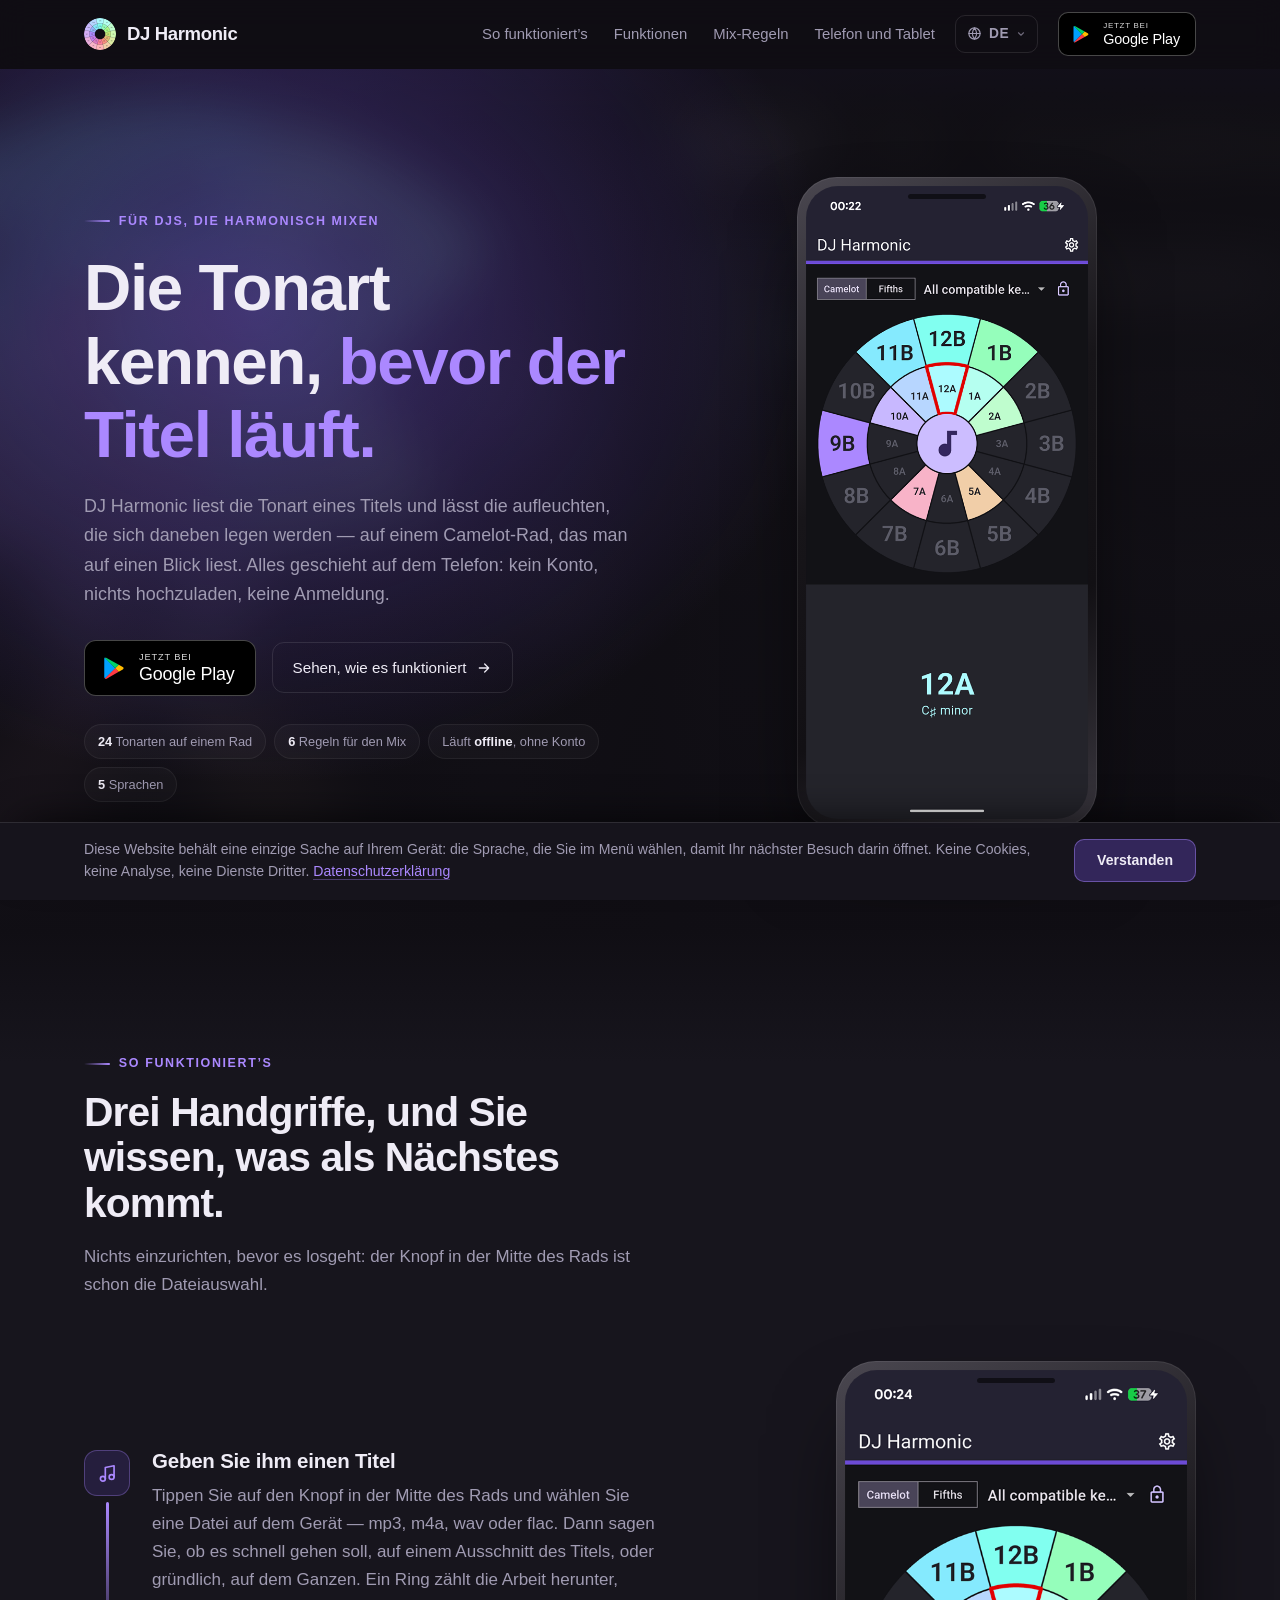
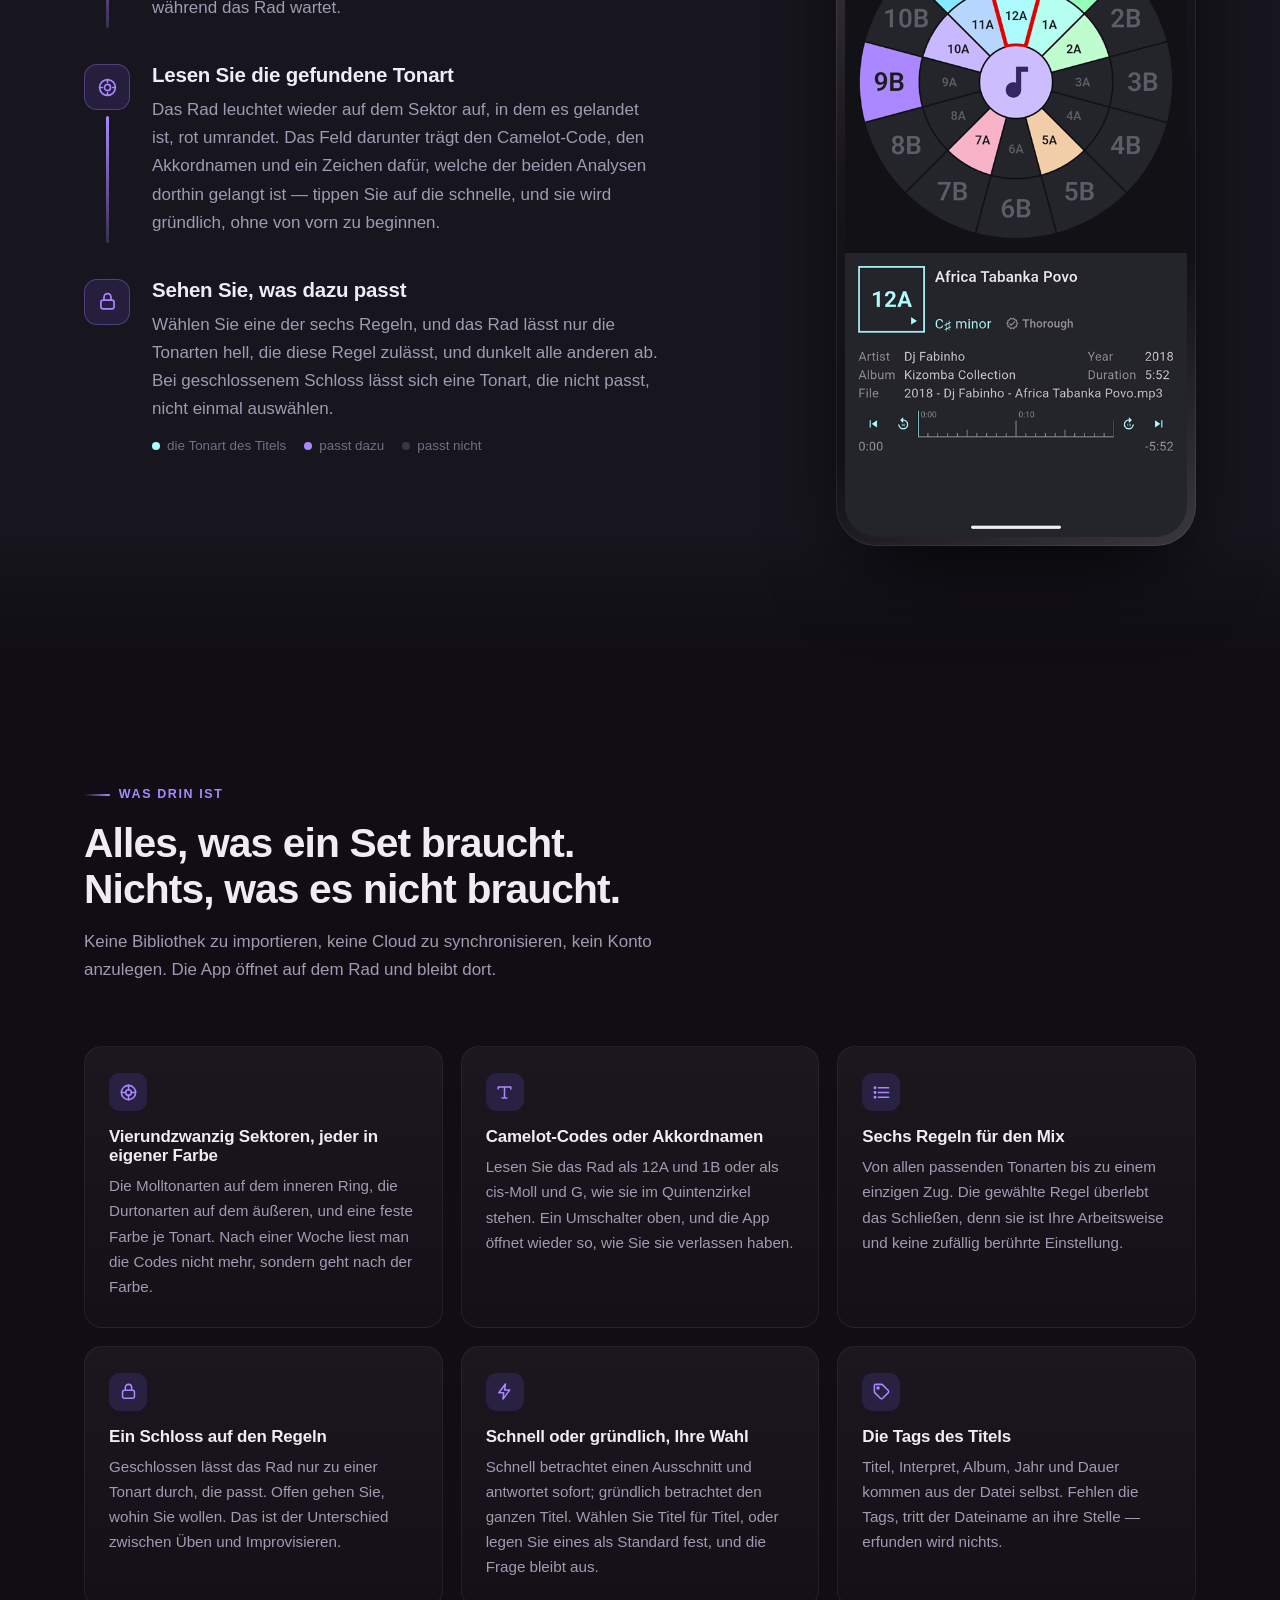
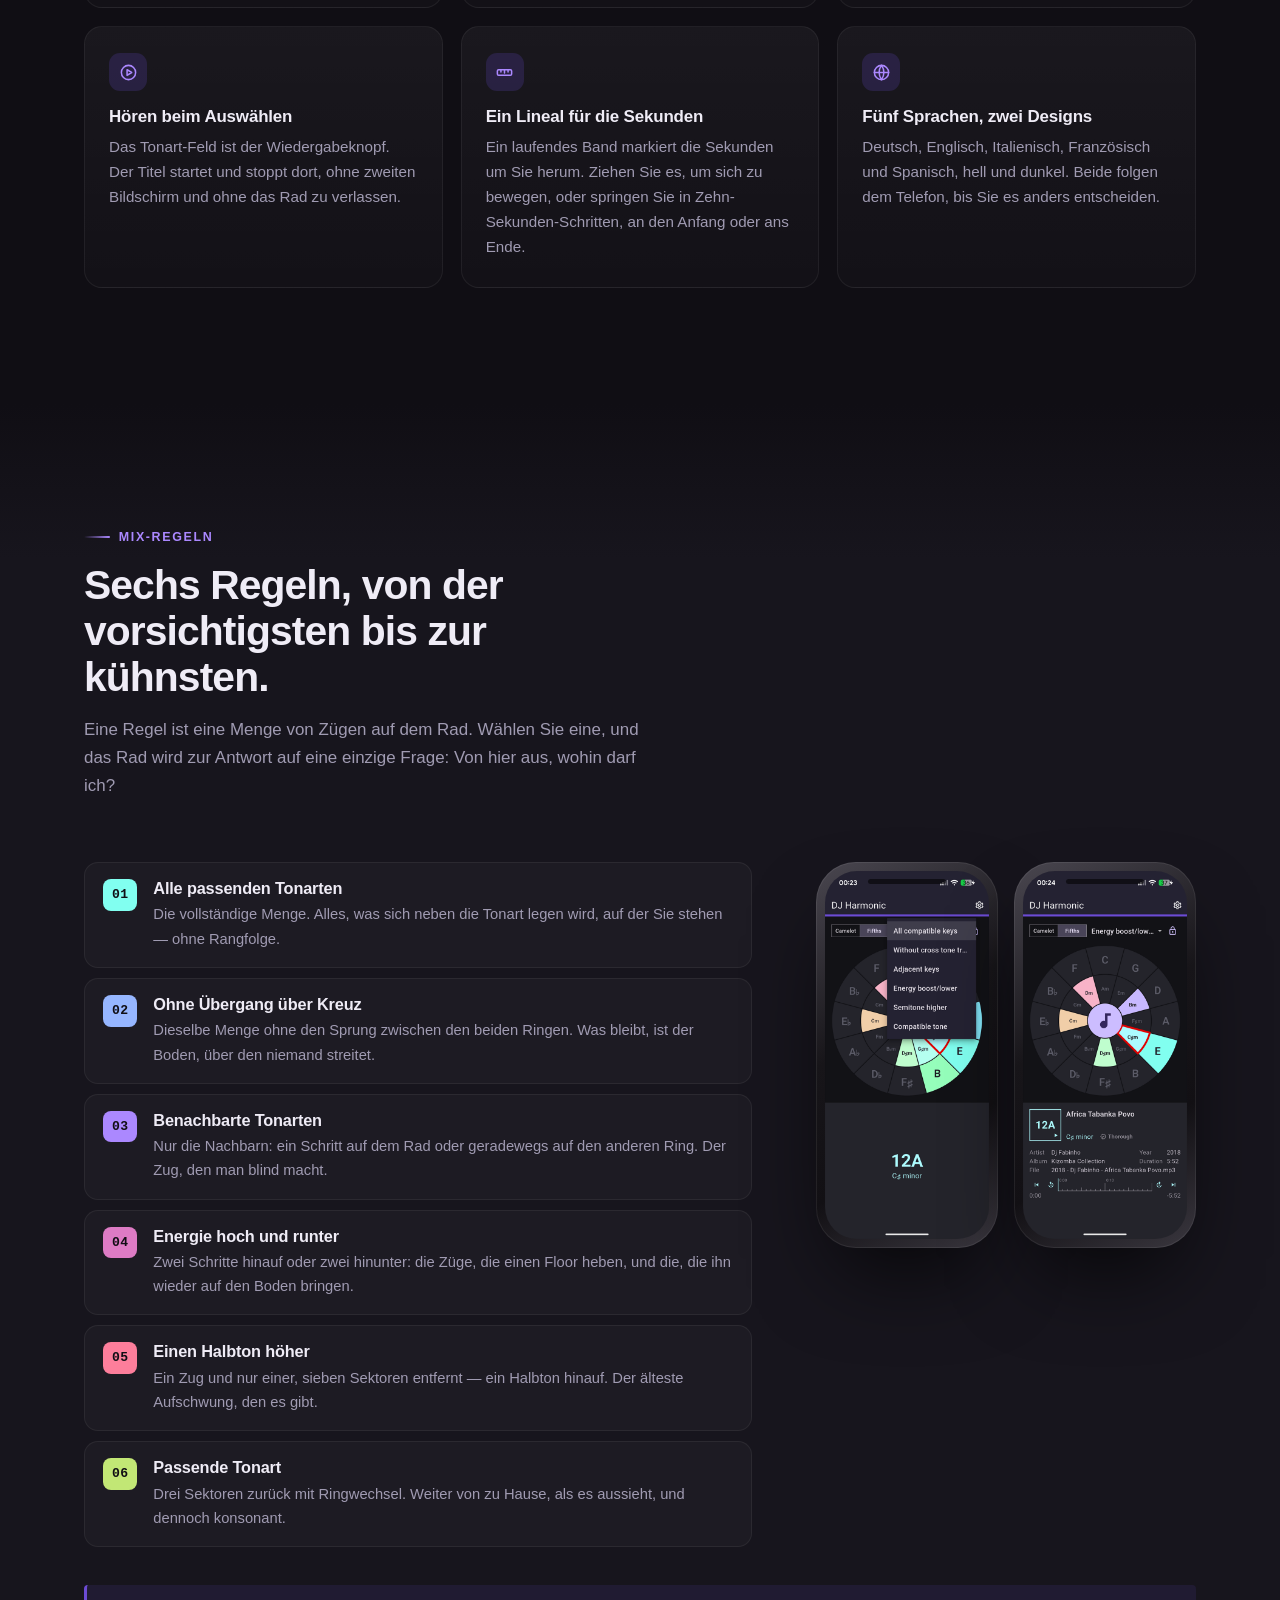
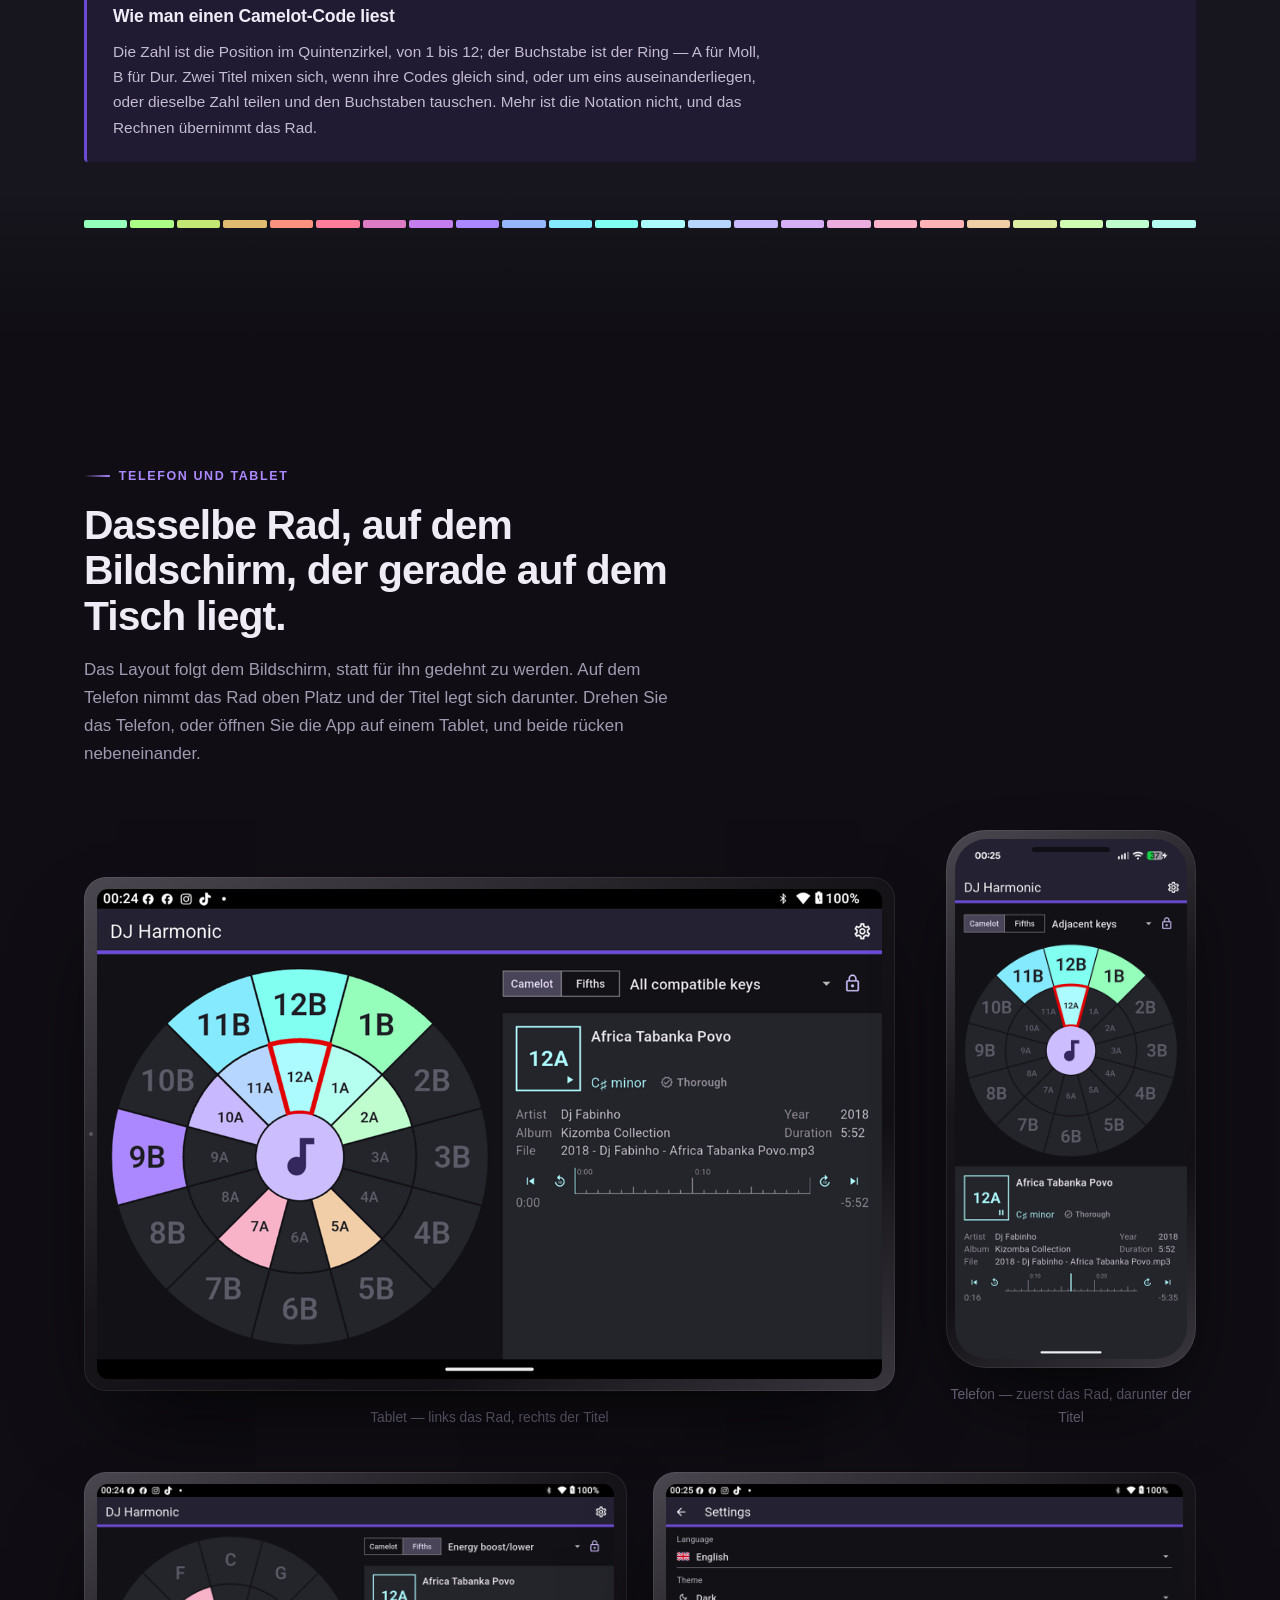
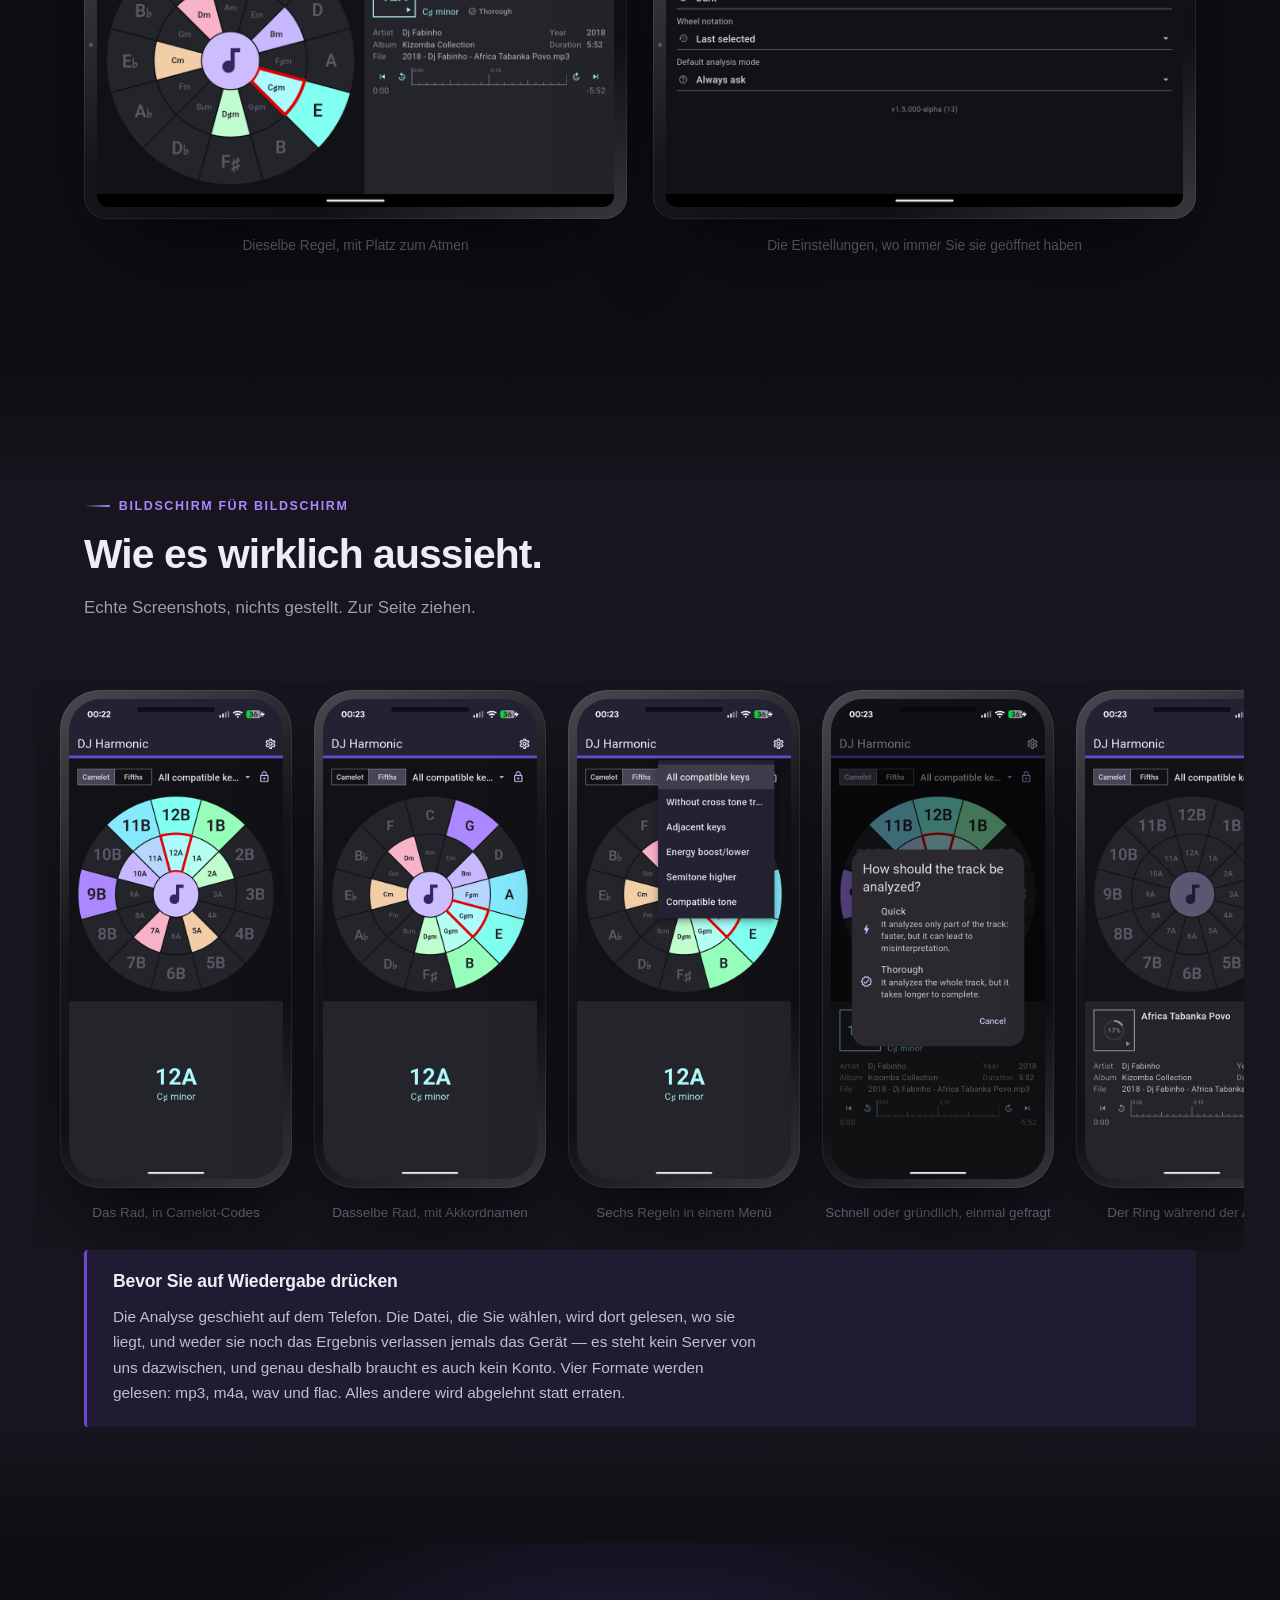
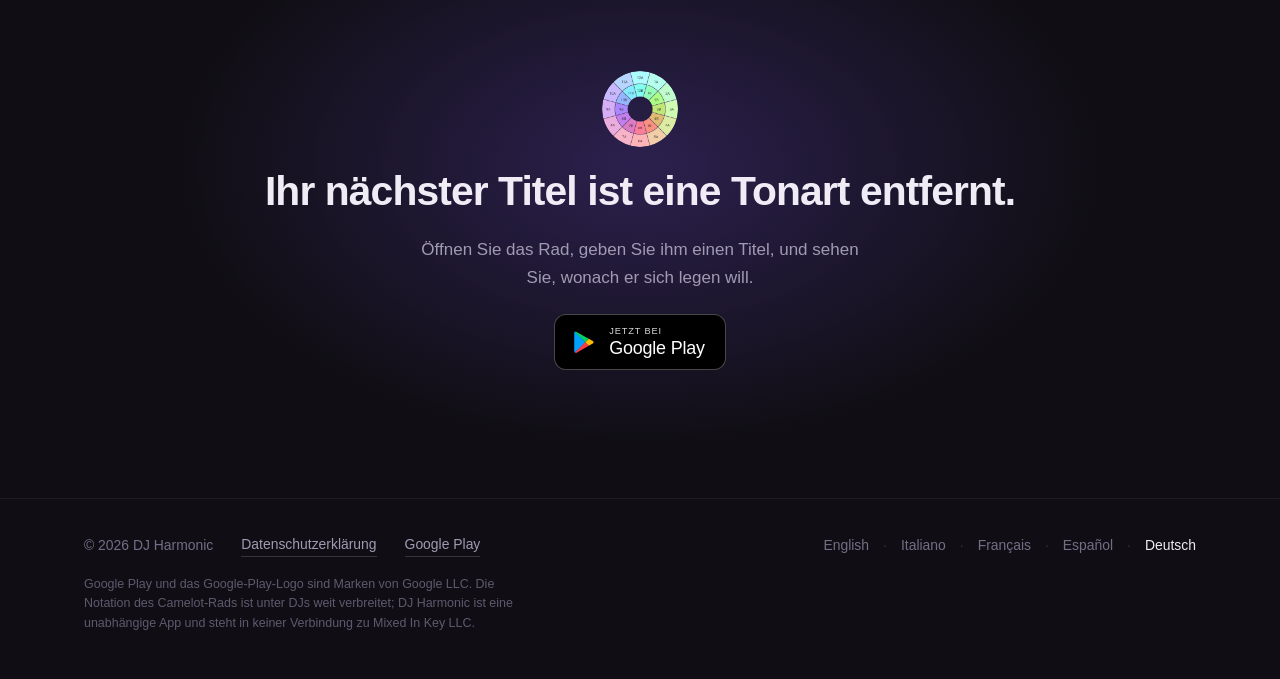
==== de.html @ 7ca4a6a0 "review del sito" ====
<!DOCTYPE html>
<html lang="de">
<head>
<meta charset="utf-8">
<meta name="viewport" content="width=device-width, initial-scale=1">
<title>DJ Harmonic — das Camelot-Rad zum harmonischen Mixen</title>
<meta name="description" content="DJ Harmonic liest die Tonart eines Titels und lässt die aufleuchten, die dazu passen — auf einem Camelot-Rad, das man auf einen Blick liest. Sechs Mix-Regeln, schnelle oder gründliche Analyse, Telefon und Tablet. Alles auf Ihrem Gerät.">
<link rel="icon" href="assets/icon.png" type="image/png">
<link rel="apple-touch-icon" href="assets/icon.png">

<meta property="og:type" content="website">
<meta property="og:title" content="DJ Harmonic — das Camelot-Rad zum harmonischen Mixen">
<meta property="og:description" content="Die Tonart eines Titels erfahren und sehen, was dazu passt. Sechs Regeln, zwei Notationen, schnelle oder gründliche Analyse. Alles auf Ihrem Gerät.">
<meta property="og:image" content="assets/icon.png">
<meta name="theme-color" content="#100E14">

<link rel="alternate" hreflang="en" href="index.html">
<link rel="alternate" hreflang="it" href="it.html">
<link rel="alternate" hreflang="fr" href="fr.html">
<link rel="alternate" hreflang="es" href="es.html">
<link rel="alternate" hreflang="de" href="de.html">
<link rel="alternate" hreflang="x-default" href="index.html">

<link rel="stylesheet" href="assets/site.css?v=3">
</head>
<body id="top">

<!-- ══════════════════════════ barra in cima ══════════════════════════ -->
<header class="topbar" id="topbar">
  <div class="wrap">
    <a class="brand" href="#top"><img src="assets/icon.png" alt="" width="32" height="32"> DJ Harmonic</a>
    <nav class="navlinks">
      <a href="#how">So funktioniert’s</a>
      <a href="#features">Funktionen</a>
      <a href="#mixing">Mix-Regeln</a>
      <a href="#devices">Telefon und Tablet</a>
    </nav>

    <details class="lang">
      <summary title="Language">
        <svg viewBox="0 0 24 24" fill="none" stroke="currentColor" stroke-width="1.9" stroke-linecap="round" stroke-linejoin="round" class="globe" aria-hidden="true"><circle cx="12" cy="12" r="9"/><path d="M3 12h18M12 3a15 15 0 0 1 0 18 15 15 0 0 1 0-18z"/></svg>
        DE
        <svg class="chev" viewBox="0 0 24 24" fill="none" stroke="currentColor" stroke-width="2.6" stroke-linecap="round" stroke-linejoin="round" aria-hidden="true"><path d="M6 9l6 6 6-6"/></svg>
      </summary>
      <div class="lang__menu">
        <a href="index.html?lang=en" hreflang="en">English <span>en</span></a>
        <a href="it.html?lang=it" hreflang="it">Italiano <span>it</span></a>
        <a href="fr.html?lang=fr" hreflang="fr">Français <span>fr</span></a>
        <a href="es.html?lang=es" hreflang="es">Español <span>es</span></a>
        <a href="de.html?lang=de" hreflang="de" aria-current="page">Deutsch <span>de</span></a>
      </div>
    </details>

    <a class="play play--sm" href="https://play.google.com/store/apps/details?id=com.Elite.Harmonic" target="_blank" rel="noopener">
        <svg viewBox="0 0 24 24" aria-hidden="true"><path d="M3.6 2.3A1.6 1.6 0 0 0 3 3.6v16.8c0 .53.2 1 .6 1.3l.1.08 9.4-9.4v-.22L3.6 2.3z" fill="#00A0FF"/><path d="M16.3 15.5l-3.2-3.1v-.23l3.2-3.15.08.05 3.72 2.12c1.06.6 1.06 1.6 0 2.2l-3.72 2.11-.08z" fill="#FFBC00"/><path d="M16.38 15.45L13.1 12.28l-9.5 9.5c.35.37.93.42 1.58.05l11.2-6.38" fill="#FF3A44"/><path d="M16.38 9.1L5.18 2.73c-.65-.37-1.23-.32-1.58.05l9.5 9.5 3.28-3.18z" fill="#00D26A"/></svg>
        <span class="txt"><small>Jetzt bei</small><strong>Google Play</strong></span>
      </a>
  </div>
</header>

<!-- ══════════════════════════ apertura ══════════════════════════ -->
<section class="hero">
  <div class="hero__bg"><img src="assets/tablet-wheel.png" alt="" aria-hidden="true"></div>
  <div class="wrap">
    <div>
      <span class="eyebrow">für DJs, die harmonisch mixen</span>
      <h1>Die Tonart kennen, <em>bevor der Titel läuft.</em></h1>
      <p class="lead">DJ Harmonic liest die Tonart eines Titels und lässt die aufleuchten, die sich daneben legen werden — auf einem Camelot-Rad, das man auf einen Blick liest. Alles geschieht auf dem Telefon: kein Konto, nichts hochzuladen, keine Anmeldung.</p>

      <div class="cta">
        <a class="play" href="https://play.google.com/store/apps/details?id=com.Elite.Harmonic" target="_blank" rel="noopener">
        <svg viewBox="0 0 24 24" aria-hidden="true"><path d="M3.6 2.3A1.6 1.6 0 0 0 3 3.6v16.8c0 .53.2 1 .6 1.3l.1.08 9.4-9.4v-.22L3.6 2.3z" fill="#00A0FF"/><path d="M16.3 15.5l-3.2-3.1v-.23l3.2-3.15.08.05 3.72 2.12c1.06.6 1.06 1.6 0 2.2l-3.72 2.11-.08z" fill="#FFBC00"/><path d="M16.38 15.45L13.1 12.28l-9.5 9.5c.35.37.93.42 1.58.05l11.2-6.38" fill="#FF3A44"/><path d="M16.38 9.1L5.18 2.73c-.65-.37-1.23-.32-1.58.05l9.5 9.5 3.28-3.18z" fill="#00D26A"/></svg>
        <span class="txt"><small>Jetzt bei</small><strong>Google Play</strong></span>
      </a>
        <a class="ghost" href="#how">
          Sehen, wie es funktioniert
          <svg viewBox="0 0 24 24" fill="none" stroke="currentColor" stroke-width="1.9" stroke-linecap="round" stroke-linejoin="round" width="16" height="16" aria-hidden="true"><path d="M5 12h14M13 6l6 6-6 6"/></svg>
        </a>
      </div>

      <div class="chips">
        <span class="chip"><b>24</b> Tonarten auf einem Rad</span>
        <span class="chip"><b>6</b> Regeln für den Mix</span>
        <span class="chip">Läuft <b>offline</b>, ohne Konto</span>
        <span class="chip"><b>5</b> Sprachen</span>
      </div>
    </div>

    <div class="hero__device">
      <div class="phone">
          <img src="assets/phone-wheel.png" width="540" height="1212" alt="DJ Harmonic auf einem Telefon: das Camelot-Rad mit gewähltem 12A, die passenden Sektoren hell und die übrigen grau.">
        </div>
    </div>
  </div>
</section>

<!-- ══════════════════════════ come funziona ══════════════════════════ -->
<section class="band band--alt" id="how">
  <div class="wrap">
    <div class="sechead reveal">
      <span class="eyebrow">so funktioniert’s</span>
      <h2>Drei Handgriffe, und Sie wissen, was als Nächstes kommt.</h2>
      <p>Nichts einzurichten, bevor es losgeht: der Knopf in der Mitte des Rads ist schon die Dateiauswahl.</p>
    </div>

    <div class="stepsgrid">
      <div class="reveal">

        <div class="step">
          <div class="step__rail">
            <div class="step__pin"><svg viewBox="0 0 24 24" fill="none" stroke="currentColor" stroke-width="1.9" stroke-linecap="round" stroke-linejoin="round" aria-hidden="true"><path d="M9.5 18V5.2l10-2V16"/><circle cx="6.7" cy="18" r="2.8"/><circle cx="16.7" cy="16" r="2.8"/></svg></div>
            <div class="step__line"></div>
          </div>
          <div class="step__body">
            <h3>Geben Sie ihm einen Titel</h3>
            <p>Tippen Sie auf den Knopf in der Mitte des Rads und wählen Sie eine Datei auf dem Gerät — mp3, m4a, wav oder flac. Dann sagen Sie, ob es schnell gehen soll, auf einem Ausschnitt des Titels, oder gründlich, auf dem Ganzen. Ein Ring zählt die Arbeit herunter, während das Rad wartet.</p>
          </div>
        </div>

        <div class="step">
          <div class="step__rail">
            <div class="step__pin"><svg viewBox="0 0 24 24" fill="none" stroke="currentColor" stroke-width="1.9" stroke-linecap="round" stroke-linejoin="round" aria-hidden="true"><circle cx="12" cy="12" r="9"/><circle cx="12" cy="12" r="3.5"/><path d="M12 3v3M12 18v3M3 12h3M18 12h3"/></svg></div>
            <div class="step__line"></div>
          </div>
          <div class="step__body">
            <h3>Lesen Sie die gefundene Tonart</h3>
            <p>Das Rad leuchtet wieder auf dem Sektor auf, in dem es gelandet ist, rot umrandet. Das Feld darunter trägt den Camelot-Code, den Akkordnamen und ein Zeichen dafür, welche der beiden Analysen dorthin gelangt ist — tippen Sie auf die schnelle, und sie wird gründlich, ohne von vorn zu beginnen.</p>
          </div>
        </div>

        <div class="step">
          <div class="step__rail">
            <div class="step__pin"><svg viewBox="0 0 24 24" fill="none" stroke="currentColor" stroke-width="1.9" stroke-linecap="round" stroke-linejoin="round" aria-hidden="true"><rect x="4.5" y="10.5" width="15" height="10" rx="2.5"/><path d="M8 10.5V7a4 4 0 0 1 8 0v3.5"/></svg></div>
            <div class="step__line"></div>
          </div>
          <div class="step__body">
            <h3>Sehen Sie, was dazu passt</h3>
            <p>Wählen Sie eine der sechs Regeln, und das Rad lässt nur die Tonarten hell, die diese Regel zulässt, und dunkelt alle anderen ab. Bei geschlossenem Schloss lässt sich eine Tonart, die nicht passt, nicht einmal auswählen.</p>
            <div class="step__meta"><span><i class="dot" style="background:#ACFBFF"></i> die Tonart des Titels</span><span><i class="dot" style="background:#AB88FF"></i> passt dazu</span><span><i class="dot" style="background:#3A3742"></i> passt nicht</span></div>
          </div>
        </div>

      </div>

      <div class="reveal">
        <div class="phone">
          <img loading="lazy" src="assets/phone-track.png" width="540" height="1212" alt="Das Titelfeld: Camelot-Code, Akkordname, das Zeichen der gründlichen Analyse, die Tags und das Wiedergabelineal.">
        </div>
      </div>
    </div>
  </div>
</section>

<!-- ══════════════════════════ cosa c'e' dentro ══════════════════════════ -->
<section class="band" id="features">
  <div class="wrap">
    <div class="sechead reveal">
      <span class="eyebrow">was drin ist</span>
      <h2>Alles, was ein Set braucht. Nichts, was es nicht braucht.</h2>
      <p>Keine Bibliothek zu importieren, keine Cloud zu synchronisieren, kein Konto anzulegen. Die App öffnet auf dem Rad und bleibt dort.</p>
    </div>

    <div class="grid3">

      <div class="card reveal">
        <div class="card__ico"><svg viewBox="0 0 24 24" fill="none" stroke="currentColor" stroke-width="1.9" stroke-linecap="round" stroke-linejoin="round" aria-hidden="true"><circle cx="12" cy="12" r="9"/><circle cx="12" cy="12" r="3.6"/><path d="M12 3v5.4M12 15.6V21M3 12h5.4M15.6 12H21"/></svg></div>
        <h3>Vierundzwanzig Sektoren, jeder in eigener Farbe</h3>
        <p>Die Molltonarten auf dem inneren Ring, die Durtonarten auf dem äußeren, und eine feste Farbe je Tonart. Nach einer Woche liest man die Codes nicht mehr, sondern geht nach der Farbe.</p>
      </div>

      <div class="card reveal">
        <div class="card__ico"><svg viewBox="0 0 24 24" fill="none" stroke="currentColor" stroke-width="1.9" stroke-linecap="round" stroke-linejoin="round" aria-hidden="true"><path d="M4 7.5V5h16v2.5M9 19h6M12 5v14"/></svg></div>
        <h3>Camelot-Codes oder Akkordnamen</h3>
        <p>Lesen Sie das Rad als 12A und 1B oder als cis-Moll und G, wie sie im Quintenzirkel stehen. Ein Umschalter oben, und die App öffnet wieder so, wie Sie sie verlassen haben.</p>
      </div>

      <div class="card reveal">
        <div class="card__ico"><svg viewBox="0 0 24 24" fill="none" stroke="currentColor" stroke-width="1.9" stroke-linecap="round" stroke-linejoin="round" aria-hidden="true"><path d="M8 6h13M8 12h13M8 18h13"/><circle cx="3.8" cy="6" r=".9"/><circle cx="3.8" cy="12" r=".9"/><circle cx="3.8" cy="18" r=".9"/></svg></div>
        <h3>Sechs Regeln für den Mix</h3>
        <p>Von allen passenden Tonarten bis zu einem einzigen Zug. Die gewählte Regel überlebt das Schließen, denn sie ist Ihre Arbeitsweise und keine zufällig berührte Einstellung.</p>
      </div>

      <div class="card reveal">
        <div class="card__ico"><svg viewBox="0 0 24 24" fill="none" stroke="currentColor" stroke-width="1.9" stroke-linecap="round" stroke-linejoin="round" aria-hidden="true"><rect x="4.5" y="10.5" width="15" height="10" rx="2.5"/><path d="M8 10.5V7a4 4 0 0 1 8 0v3.5"/></svg></div>
        <h3>Ein Schloss auf den Regeln</h3>
        <p>Geschlossen lässt das Rad nur zu einer Tonart durch, die passt. Offen gehen Sie, wohin Sie wollen. Das ist der Unterschied zwischen Üben und Improvisieren.</p>
      </div>

      <div class="card reveal">
        <div class="card__ico"><svg viewBox="0 0 24 24" fill="none" stroke="currentColor" stroke-width="1.9" stroke-linecap="round" stroke-linejoin="round" aria-hidden="true"><path d="M13.2 2.5 4.8 13.6H11l-.9 7.9 8.4-11.3H12z"/></svg></div>
        <h3>Schnell oder gründlich, Ihre Wahl</h3>
        <p>Schnell betrachtet einen Ausschnitt und antwortet sofort; gründlich betrachtet den ganzen Titel. Wählen Sie Titel für Titel, oder legen Sie eines als Standard fest, und die Frage bleibt aus.</p>
      </div>

      <div class="card reveal">
        <div class="card__ico"><svg viewBox="0 0 24 24" fill="none" stroke="currentColor" stroke-width="1.9" stroke-linecap="round" stroke-linejoin="round" aria-hidden="true"><path d="M20.6 13.4 13.4 20.6a2 2 0 0 1-2.8 0l-7.2-7.2A2 2 0 0 1 3 12V4.5A1.5 1.5 0 0 1 4.5 3H12a2 2 0 0 1 1.4.6l7.2 7.2a2 2 0 0 1 0 2.6z"/><circle cx="7.6" cy="7.6" r="1.3"/></svg></div>
        <h3>Die Tags des Titels</h3>
        <p>Titel, Interpret, Album, Jahr und Dauer kommen aus der Datei selbst. Fehlen die Tags, tritt der Dateiname an ihre Stelle — erfunden wird nichts.</p>
      </div>

      <div class="card reveal">
        <div class="card__ico"><svg viewBox="0 0 24 24" fill="none" stroke="currentColor" stroke-width="1.9" stroke-linecap="round" stroke-linejoin="round" aria-hidden="true"><circle cx="12" cy="12" r="9"/><path d="M10.2 8.4 16 12l-5.8 3.6z"/></svg></div>
        <h3>Hören beim Auswählen</h3>
        <p>Das Tonart-Feld ist der Wiedergabeknopf. Der Titel startet und stoppt dort, ohne zweiten Bildschirm und ohne das Rad zu verlassen.</p>
      </div>

      <div class="card reveal">
        <div class="card__ico"><svg viewBox="0 0 24 24" fill="none" stroke="currentColor" stroke-width="1.9" stroke-linecap="round" stroke-linejoin="round" aria-hidden="true"><rect x="3" y="8.5" width="18" height="7" rx="1.6"/><path d="M7.5 8.5v3M12 8.5v4M16.5 8.5v3"/></svg></div>
        <h3>Ein Lineal für die Sekunden</h3>
        <p>Ein laufendes Band markiert die Sekunden um Sie herum. Ziehen Sie es, um sich zu bewegen, oder springen Sie in Zehn-Sekunden-Schritten, an den Anfang oder ans Ende.</p>
      </div>

      <div class="card reveal">
        <div class="card__ico"><svg viewBox="0 0 24 24" fill="none" stroke="currentColor" stroke-width="1.9" stroke-linecap="round" stroke-linejoin="round" aria-hidden="true"><circle cx="12" cy="12" r="9"/><path d="M3 12h18M12 3a15 15 0 0 1 0 18 15 15 0 0 1 0-18z"/></svg></div>
        <h3>Fünf Sprachen, zwei Designs</h3>
        <p>Deutsch, Englisch, Italienisch, Französisch und Spanisch, hell und dunkel. Beide folgen dem Telefon, bis Sie es anders entscheiden.</p>
      </div>

    </div>
  </div>
</section>

<!-- ══════════════════════════ regole di mix ══════════════════════════ -->
<section class="band band--alt" id="mixing">
  <div class="wrap">
    <div class="sechead reveal">
      <span class="eyebrow">mix-regeln</span>
      <h2>Sechs Regeln, von der vorsichtigsten bis zur kühnsten.</h2>
      <p>Eine Regel ist eine Menge von Zügen auf dem Rad. Wählen Sie eine, und das Rad wird zur Antwort auf eine einzige Frage: Von hier aus, wohin darf ich?</p>
    </div>

    <div class="rulesgrid">
      <div class="rules">

        <div class="rule reveal">
          <span class="rule__key" style="background:#81FFF0">01</span>
          <div>
            <h3>Alle passenden Tonarten</h3>
            <p>Die vollständige Menge. Alles, was sich neben die Tonart legen wird, auf der Sie stehen — ohne Rangfolge.</p>
          </div>
        </div>

        <div class="rule reveal">
          <span class="rule__key" style="background:#96B6FF">02</span>
          <div>
            <h3>Ohne Übergang über Kreuz</h3>
            <p>Dieselbe Menge ohne den Sprung zwischen den beiden Ringen. Was bleibt, ist der Boden, über den niemand streitet.</p>
          </div>
        </div>

        <div class="rule reveal">
          <span class="rule__key" style="background:#AB88FF">03</span>
          <div>
            <h3>Benachbarte Tonarten</h3>
            <p>Nur die Nachbarn: ein Schritt auf dem Rad oder geradewegs auf den anderen Ring. Der Zug, den man blind macht.</p>
          </div>
        </div>

        <div class="rule reveal">
          <span class="rule__key" style="background:#DD7BC4">04</span>
          <div>
            <h3>Energie hoch und runter</h3>
            <p>Zwei Schritte hinauf oder zwei hinunter: die Züge, die einen Floor heben, und die, die ihn wieder auf den Boden bringen.</p>
          </div>
        </div>

        <div class="rule reveal">
          <span class="rule__key" style="background:#FD7E9B">05</span>
          <div>
            <h3>Einen Halbton höher</h3>
            <p>Ein Zug und nur einer, sieben Sektoren entfernt — ein Halbton hinauf. Der älteste Aufschwung, den es gibt.</p>
          </div>
        </div>

        <div class="rule reveal">
          <span class="rule__key" style="background:#C2E775">06</span>
          <div>
            <h3>Passende Tonart</h3>
            <p>Drei Sektoren zurück mit Ringwechsel. Weiter von zu Hause, als es aussieht, und dennoch konsonant.</p>
          </div>
        </div>

      </div>

      <div class="shots reveal">
        <div class="phone">
          <img loading="lazy" src="assets/phone-rules.png" width="540" height="1212" alt="Das Regelmenü mit seinen sechs Einträgen, von allen passenden Tonarten bis zur passenden Tonart.">
        </div>
        <div class="phone">
          <img loading="lazy" src="assets/phone-energy.png" width="540" height="1212" alt="Die Regel für Energie hoch und runter: nur die Tonarten, die sie zulässt, bleiben hell.">
        </div>
      </div>
    </div>

    <div class="note reveal" style="margin-top:38px">
      <h3>Wie man einen Camelot-Code liest</h3>
      <p>Die Zahl ist die Position im Quintenzirkel, von 1 bis 12; der Buchstabe ist der Ring — A für Moll, B für Dur. Zwei Titel mixen sich, wenn ihre Codes gleich sind, oder um eins auseinanderliegen, oder dieselbe Zahl teilen und den Buchstaben tauschen. Mehr ist die Notation nicht, und das Rechnen übernimmt das Rad.</p>
    </div>

    <div class="ribbon reveal" aria-hidden="true"><span style="background:#95FEBB"></span><span style="background:#ACFD85"></span><span style="background:#C2E775"></span><span style="background:#E1BB72"></span><span style="background:#FB9181"></span><span style="background:#FD7E9B"></span><span style="background:#DD7BC4"></span><span style="background:#C47EEE"></span><span style="background:#AB88FF"></span><span style="background:#96B6FF"></span><span style="background:#85EAFE"></span><span style="background:#81FFF0"></span><span style="background:#ACFBFF"></span><span style="background:#B7D6FF"></span><span style="background:#C8B8FF"></span><span style="background:#D6AEF5"></span><span style="background:#EBADDE"></span><span style="background:#F8B3C8"></span><span style="background:#FFB3B7"></span><span style="background:#F1CEA8"></span><span style="background:#DCECA3"></span><span style="background:#D0FBB3"></span><span style="background:#BFFDCE"></span><span style="background:#B5FFF0"></span></div>
  </div>
</section>

<!-- ══════════════════════════ telefono e tablet ══════════════════════════ -->
<section class="band" id="devices">
  <div class="wrap">
    <div class="sechead reveal">
      <span class="eyebrow">telefon und tablet</span>
      <h2>Dasselbe Rad, auf dem Bildschirm, der gerade auf dem Tisch liegt.</h2>
      <p>Das Layout folgt dem Bildschirm, statt für ihn gedehnt zu werden. Auf dem Telefon nimmt das Rad oben Platz und der Titel legt sich darunter. Drehen Sie das Telefon, oder öffnen Sie die App auf einem Tablet, und beide rücken nebeneinander.</p>
    </div>

    <div class="devices">
      <div class="reveal">
        <div class="tablet">
          <img loading="lazy" src="assets/tablet-wheel.png" width="1120" height="700" alt="DJ Harmonic auf einem Tablet: links das Rad, rechts der Titel mit seinen Tags und dem Lineal.">
        </div>
        <p class="caption">Tablet — links das Rad, rechts der Titel</p>
      </div>
      <div class="reveal">
        <div class="phone">
          <img loading="lazy" src="assets/phone-adjacent.png" width="540" height="1212" alt="Die Regel der benachbarten Tonarten in Camelot-Codes, mit laufendem Titel.">
        </div>
        <p class="caption">Telefon — zuerst das Rad, darunter der Titel</p>
      </div>
    </div>

    <div class="split2">
      <div class="reveal">
        <div class="tablet">
          <img loading="lazy" src="assets/tablet-energy.png" width="1120" height="700" alt="Das Tablet-Layout mit der Energie-Regel und dem Rad in Akkordnamen.">
        </div>
        <p class="caption">Dieselbe Regel, mit Platz zum Atmen</p>
      </div>
      <div class="reveal">
        <div class="tablet">
          <img loading="lazy" src="assets/tablet-settings.png" width="1120" height="700" alt="Die Einstellungsseite auf einem Tablet.">
        </div>
        <p class="caption">Die Einstellungen, wo immer Sie sie geöffnet haben</p>
      </div>
    </div>
  </div>
</section>

<!-- ══════════════════════════ galleria ══════════════════════════ -->
<section class="band band--alt" id="screens">
  <div class="wrap">
    <div class="sechead reveal">
      <span class="eyebrow">bildschirm für bildschirm</span>
      <h2>Wie es wirklich aussieht.</h2>
      <p>Echte Screenshots, nichts gestellt. Zur Seite ziehen.</p>
    </div>
  </div>

  <div class="railwrap reveal">
    <div class="rail">
      <figure class="shot">
        <div class="phone">
          <img loading="lazy" src="assets/phone-wheel.png" width="540" height="1212" alt="DJ Harmonic auf einem Telefon: das Camelot-Rad mit gewähltem 12A, die passenden Sektoren hell und die übrigen grau.">
        </div>
        <figcaption>Das Rad, in Camelot-Codes</figcaption>
      </figure>
      <figure class="shot">
        <div class="phone">
          <img loading="lazy" src="assets/phone-fifths.png" width="540" height="1212" alt="Dasselbe Rad mit Akkordnamen beschriftet, cis-Moll gewählt und die passenden Tonarten hell.">
        </div>
        <figcaption>Dasselbe Rad, mit Akkordnamen</figcaption>
      </figure>
      <figure class="shot">
        <div class="phone">
          <img loading="lazy" src="assets/phone-rules.png" width="540" height="1212" alt="Das Regelmenü mit seinen sechs Einträgen, von allen passenden Tonarten bis zur passenden Tonart.">
        </div>
        <figcaption>Sechs Regeln in einem Menü</figcaption>
      </figure>
      <figure class="shot">
        <div class="phone">
          <img loading="lazy" src="assets/phone-depth.png" width="540" height="1212" alt="Die Frage vor der Analyse: schnell, auf einem Ausschnitt des Titels, oder gründlich, auf dem Ganzen.">
        </div>
        <figcaption>Schnell oder gründlich, einmal gefragt</figcaption>
      </figure>
      <figure class="shot">
        <div class="phone">
          <img loading="lazy" src="assets/phone-progress.png" width="540" height="1212" alt="Die laufende Analyse: das Rad abgedunkelt und ein Ring, der den Prozentsatz im Titelfeld zählt.">
        </div>
        <figcaption>Der Ring während der Arbeit</figcaption>
      </figure>
      <figure class="shot">
        <div class="phone">
          <img loading="lazy" src="assets/phone-track-fifths.png" width="540" height="1212" alt="Derselbe Titel mit dem Rad in Akkordnamen.">
        </div>
        <figcaption>Der Titel, seine Tonart und seine Tags</figcaption>
      </figure>
      <figure class="shot">
        <div class="phone">
          <img loading="lazy" src="assets/phone-playing.png" width="540" height="1212" alt="Der Titel in Wiedergabe, das Lineal läuft unter dem Rad, mit der Regel der benachbarten Tonarten.">
        </div>
        <figcaption>In Wiedergabe, das Lineal läuft</figcaption>
      </figure>
      <figure class="shot">
        <div class="phone">
          <img loading="lazy" src="assets/phone-italian.png" width="540" height="1212" alt="DJ Harmonic auf Italienisch, mit einem schnell analysierten Titel.">
        </div>
        <figcaption>Hier auf Italienisch, eine der fünf</figcaption>
      </figure>
      <figure class="shot">
        <div class="phone">
          <img loading="lazy" src="assets/phone-settings.png" width="540" height="1212" alt="Die Einstellungen: Sprache, Design, Notation des Rads und Standard-Analysemodus.">
        </div>
        <figcaption>Sprache, Design, Notation, Analyse</figcaption>
      </figure>
    </div>
  </div>

  <div class="wrap">
    <div class="note reveal">
      <h3>Bevor Sie auf Wiedergabe drücken</h3>
      <p>Die Analyse geschieht auf dem Telefon. Die Datei, die Sie wählen, wird dort gelesen, wo sie liegt, und weder sie noch das Ergebnis verlassen jemals das Gerät — es steht kein Server von uns dazwischen, und genau deshalb braucht es auch kein Konto. Vier Formate werden gelesen: mp3, m4a, wav und flac. Alles andere wird abgelehnt statt erraten.</p>
    </div>
  </div>
</section>

<!-- ══════════════════════════ chiamata finale ══════════════════════════ -->
<section class="final">
  <div class="wrap reveal">
    <img class="mark" src="assets/icon.png" alt="" width="76" height="76">
    <h2>Ihr nächster Titel ist eine Tonart entfernt.</h2>
    <p>Öffnen Sie das Rad, geben Sie ihm einen Titel, und sehen Sie, wonach er sich legen will.</p>
    <a class="play" href="https://play.google.com/store/apps/details?id=com.Elite.Harmonic" target="_blank" rel="noopener">
        <svg viewBox="0 0 24 24" aria-hidden="true"><path d="M3.6 2.3A1.6 1.6 0 0 0 3 3.6v16.8c0 .53.2 1 .6 1.3l.1.08 9.4-9.4v-.22L3.6 2.3z" fill="#00A0FF"/><path d="M16.3 15.5l-3.2-3.1v-.23l3.2-3.15.08.05 3.72 2.12c1.06.6 1.06 1.6 0 2.2l-3.72 2.11-.08z" fill="#FFBC00"/><path d="M16.38 15.45L13.1 12.28l-9.5 9.5c.35.37.93.42 1.58.05l11.2-6.38" fill="#FF3A44"/><path d="M16.38 9.1L5.18 2.73c-.65-.37-1.23-.32-1.58.05l9.5 9.5 3.28-3.18z" fill="#00D26A"/></svg>
        <span class="txt"><small>Jetzt bei</small><strong>Google Play</strong></span>
      </a>
  </div>
</section>

<!-- ══════════════════════════ piede ══════════════════════════ -->
<footer>
  <div class="wrap">
    <span>© 2026 DJ Harmonic</span>
    <a href="privacy-policy.html#de">Datenschutzerklärung</a>
    <a href="https://play.google.com/store/apps/details?id=com.Elite.Harmonic" target="_blank" rel="noopener">Google Play</a>
    <span class="spacer"></span>
    <span class="langrow">
      <a href="index.html?lang=en" hreflang="en">English</a><i>·</i>
      <a href="it.html?lang=it" hreflang="it">Italiano</a><i>·</i>
      <a href="fr.html?lang=fr" hreflang="fr">Français</a><i>·</i>
      <a href="es.html?lang=es" hreflang="es">Español</a><i>·</i>
      <a href="de.html?lang=de" hreflang="de" aria-current="page">Deutsch</a>
    </span>
  </div>
  <div class="wrap">
    <p class="legal">Google Play und das Google-Play-Logo sind Marken von Google LLC. Die Notation des Camelot-Rads ist unter DJs weit verbreitet; DJ Harmonic ist eine unabhängige App und steht in keiner Verbindung zu Mixed In Key LLC.</p>
  </div>
</footer>

<!-- ══════════════════════════ avviso sull'archiviazione ══════════════════════════ -->
<aside class="notice" id="notice" hidden aria-label="Storage notice">
  <div class="notice__in">
    <p>Diese Website behält eine einzige Sache auf Ihrem Gerät: die Sprache, die Sie im Menü wählen, damit Ihr nächster Besuch darin öffnet. Keine Cookies, keine Analyse, keine Dienste Dritter. <a href="privacy-policy.html#de">Datenschutzerklärung</a></p>
    <button type="button">Verstanden</button>
  </div>
</aside>

<script src="assets/site.js?v=3"></script>

</body>
</html>
---- assets/site.css ----
/* ═══════════════════════════ DJ Harmonic — sito ═══════════════════════════

   Un foglio solo per le cinque lingue e per l'informativa. La tavolozza e' quella
   del tema scuro dell'app (lib/ui/theme/app_theme.dart): il viola e' l'accento,
   e le ventiquattro tinte della ruota di Camelot sono un dato del dominio — si
   scrivono per esteso solo dove servono davvero, nel nastro e nei pallini delle
   regole, perche' li' il colore *e'* l'informazione.

   Il sito e' solo scuro, come l'app quando la si usa in console: gli screenshot
   sono scuri, i bagliori e le cornici dei dispositivi vivono su fondo scuro, e un
   tema chiaro li lascerebbe entrambi senza appoggio.                            */

:root {
  --ink:        #100E14;
  --ink-2:      #17151D;
  --line:       rgba(255,255,255,.10);
  --line-soft:  rgba(255,255,255,.06);
  --fg:         #EFECF6;
  --muted:      #A09BB2;
  --dim:        #746E86;
  --violet:     #6C4BD4;
  --violet-lt:  #AB88FF;
  --radius:     18px;
  --maxw:       1160px;
}

* { box-sizing: border-box; }

html { scroll-behavior: smooth; }

body {
  margin: 0;
  background: var(--ink);
  color: var(--fg);
  font: 17px/1.65 -apple-system, BlinkMacSystemFont, "Segoe UI", Roboto, Helvetica, Arial, sans-serif;
  -webkit-font-smoothing: antialiased;
  overflow-x: hidden;
}

img { max-width: 100%; height: auto; display: block; }
a { color: inherit; }

.wrap { width: 100%; max-width: var(--maxw); margin: 0 auto; padding: 0 24px; }

h1, h2, h3 { line-height: 1.12; letter-spacing: -.022em; margin: 0; font-weight: 700; }
h1 { font-size: clamp(2.4rem, 6.2vw, 4.1rem); }
h2 { font-size: clamp(1.75rem, 3.6vw, 2.55rem); }
h3 { font-size: 1.06rem; letter-spacing: -.01em; }
p  { margin: 0; }

.eyebrow {
  display: inline-flex; align-items: center; gap: .55rem;
  font-size: .78rem; font-weight: 600; letter-spacing: .13em; text-transform: uppercase;
  color: var(--violet-lt);
}
.eyebrow::before {
  content: ""; width: 26px; height: 2px; border-radius: 2px;
  background: linear-gradient(90deg, transparent, var(--violet-lt));
}

.lead { color: var(--muted); font-size: 1.12rem; max-width: 56ch; }

/* ───────────────────────────── barra in cima ───────────────────────────── */

.topbar {
  position: sticky; top: 0; z-index: 60;
  backdrop-filter: blur(14px); -webkit-backdrop-filter: blur(14px);
  background: rgba(16,14,20,.78);
  border-bottom: 1px solid transparent;
  transition: border-color .3s ease;
}
.topbar.scrolled { border-bottom-color: var(--line-soft); }
.topbar .wrap { display: flex; align-items: center; gap: 20px; height: 68px; }

.brand { display: flex; align-items: center; gap: 11px; text-decoration: none; font-weight: 600; letter-spacing: -.02em; font-size: 1.16rem; }
.brand img { width: 32px; height: 32px; border-radius: 50%; }

.navlinks { margin-left: auto; display: flex; gap: 26px; font-size: .93rem; color: var(--muted); }
.navlinks a { text-decoration: none; transition: color .2s; }
.navlinks a:hover { color: var(--fg); }
@media (max-width: 980px) { .navlinks { display: none; } .topbar .lang { margin-left: auto; } }

/* ───────────────────────────── badge Google Play ───────────────────────────── */

.play {
  display: inline-flex; align-items: center; gap: 12px;
  padding: 10px 20px 10px 16px;
  border: 1px solid rgba(255,255,255,.28); border-radius: 12px;
  background: #000; color: #fff; text-decoration: none;
  transition: transform .18s ease, border-color .18s ease, box-shadow .18s ease;
}
.play:hover { transform: translateY(-2px); border-color: rgba(255,255,255,.55); box-shadow: 0 12px 34px rgba(0,0,0,.55); }
.play svg { width: 26px; height: 26px; flex: none; }
.play .txt { display: grid; text-align: left; }
.play .txt small { font-size: .58rem; letter-spacing: .09em; text-transform: uppercase; opacity: .85; line-height: 1.4; }
.play .txt strong { font-size: 1.12rem; font-weight: 500; letter-spacing: -.01em; line-height: 1.15; }
.play--sm { padding: 7px 15px 7px 12px; border-radius: 10px; }
.play--sm svg { width: 20px; height: 20px; }
.play--sm .txt small { font-size: .5rem; }
.play--sm .txt strong { font-size: .9rem; }
@media (max-width: 520px) { .topbar .play { display: none; } }

/* ───────────────────────────── apertura ───────────────────────────── */

.hero { position: relative; padding: clamp(52px, 9vw, 108px) 0 clamp(60px, 8vw, 110px); overflow: hidden; }

/* La ruota sfocata dietro il titolo: e' lo screenshot del tablet, non un motivo
   inventato, cosi' il fondo della pagina e' gia' l'app. */
.hero__bg { position: absolute; inset: -12% -8% auto -8%; height: 132%; z-index: 0; }
.hero__bg img {
  width: 100%; height: 100%; object-fit: cover;
  filter: blur(26px) saturate(1.15) brightness(.62);
  opacity: .55;
  transform: scale(1.12);
}
.hero__bg::after {
  content: ""; position: absolute; inset: 0;
  background:
    radial-gradient(56% 60% at 24% 30%, rgba(108,75,212,.45), transparent 70%),
    linear-gradient(180deg, rgba(16,14,20,.44) 0%, rgba(16,14,20,.86) 62%, var(--ink) 100%);
}

.hero .wrap { position: relative; z-index: 1; display: grid; grid-template-columns: 1.05fr .95fr; gap: clamp(28px, 5vw, 72px); align-items: center; }
@media (max-width: 940px) { .hero .wrap { grid-template-columns: 1fr; } }

.hero h1 { margin: 20px 0 0; }
.hero h1 em { font-style: normal; color: var(--violet-lt); }
.hero .lead { margin-top: 20px; }

.cta { display: flex; flex-wrap: wrap; align-items: center; gap: 16px; margin-top: 30px; }
.ghost {
  display: inline-flex; align-items: center; gap: 9px;
  padding: 12px 20px; border-radius: 12px;
  border: 1px solid var(--line); color: var(--fg);
  text-decoration: none; font-size: .95rem; font-weight: 500;
  transition: background .2s, border-color .2s;
}
.ghost:hover { background: rgba(255,255,255,.05); border-color: rgba(255,255,255,.22); }

.chips { display: flex; flex-wrap: wrap; gap: 8px; margin-top: 28px; }
.chip {
  font-size: .8rem; color: var(--muted);
  padding: 6px 13px; border-radius: 999px;
  border: 1px solid var(--line-soft); background: rgba(255,255,255,.028);
}
.chip b { color: var(--fg); font-weight: 600; }

.hero__device { display: flex; justify-content: center; }
.hero__device .phone { width: min(300px, 74vw); }

/* ───────────────────────────── cornici dei dispositivi ───────────────────────────── */

.phone {
  position: relative; padding: 9px; border-radius: 40px;
  background: linear-gradient(150deg, #4A4750, #171519 42%, #121014 70%, #3A373F);
  box-shadow: 0 42px 90px -30px rgba(0,0,0,.9), inset 0 0 0 1px rgba(255,255,255,.07);
}
.phone::before {
  content: ""; position: absolute; top: 17px; left: 50%; transform: translateX(-50%);
  width: 78px; height: 5px; border-radius: 4px; background: rgba(0,0,0,.55); z-index: 2;
}
.phone img { border-radius: 32px; width: 100%; }

.tablet {
  position: relative; padding: 12px 13px; border-radius: 22px;
  background: linear-gradient(150deg, #4A4750, #171519 45%, #121014 72%, #3A373F);
  box-shadow: 0 42px 90px -34px rgba(0,0,0,.9), inset 0 0 0 1px rgba(255,255,255,.07);
}
.tablet::before {
  content: ""; position: absolute; top: 50%; left: 5px; transform: translateY(-50%);
  width: 4px; height: 4px; border-radius: 50%; background: rgba(255,255,255,.22);
}
.tablet img { border-radius: 11px; width: 100%; }

/* ───────────────────────────── sezioni ───────────────────────────── */

.band { padding: clamp(64px, 9vw, 116px) 0; position: relative; }
.band--alt { background: linear-gradient(180deg, transparent, var(--ink-2) 10%, var(--ink-2) 90%, transparent); }

.sechead { max-width: 62ch; margin-bottom: clamp(38px, 5vw, 62px); }
.sechead h2 { margin: 16px 0 0; }
.sechead p { margin-top: 16px; color: var(--muted); font-size: 1.06rem; }

/* ── i passi: la linea che li unisce si disegna quando entrano in vista ── */

.stepsgrid { display: grid; grid-template-columns: 1fr minmax(0, 360px); gap: clamp(30px, 6vw, 80px); align-items: center; }
@media (max-width: 900px) { .stepsgrid { grid-template-columns: 1fr; } .stepsgrid .phone { width: min(280px, 70vw); margin: 0 auto; } }

.step { display: grid; grid-template-columns: 46px 1fr; gap: 22px; padding-bottom: 42px; }
.step:last-child { padding-bottom: 0; }
.step__rail { position: relative; display: flex; justify-content: center; }
.step__pin {
  width: 46px; height: 46px; border-radius: 13px; flex: none;
  display: grid; place-items: center;
  background: rgba(108,75,212,.18); border: 1px solid rgba(171,136,255,.32);
  color: var(--violet-lt);
}
.step__pin svg { width: 21px; height: 21px; }
.step__line {
  position: absolute; top: 52px; bottom: -6px; left: 50%; width: 3px; margin-left: -1.5px;
  border-radius: 3px;
  background: linear-gradient(180deg, var(--violet-lt), rgba(171,136,255,.22));
  transform-origin: top; transform: scaleY(0);
  transition: transform .9s cubic-bezier(.22,.8,.3,1) .15s;
}
.reveal.is-in .step__line { transform: scaleY(1); }
.step:last-child .step__line { display: none; }
.step__body h3 { margin-bottom: 9px; font-size: 1.28rem; }
.step__body p { color: var(--muted); max-width: 54ch; }
.step__meta { margin-top: 12px; font-size: .84rem; color: var(--dim); display: flex; flex-wrap: wrap; gap: 6px 18px; }
.step__meta span { display: inline-flex; align-items: center; gap: 7px; }
.dot { width: 8px; height: 8px; border-radius: 50%; flex: none; display: inline-block; }

/* ── cosa c'e' dentro ── */

.grid3 { display: grid; grid-template-columns: repeat(3, 1fr); gap: 18px; }
@media (max-width: 960px) { .grid3 { grid-template-columns: repeat(2, 1fr); } }
@media (max-width: 620px)  { .grid3 { grid-template-columns: 1fr; } }

.card {
  padding: 26px 24px 28px; border-radius: var(--radius);
  background: linear-gradient(180deg, rgba(255,255,255,.045), rgba(255,255,255,.014));
  border: 1px solid var(--line-soft);
  transition: border-color .25s ease, transform .25s ease;
}
.card:hover { border-color: rgba(171,136,255,.32); transform: translateY(-3px); }
.card__ico { width: 38px; height: 38px; border-radius: 11px; display: grid; place-items: center; background: rgba(108,75,212,.2); color: var(--violet-lt); margin-bottom: 16px; }
.card__ico svg { width: 19px; height: 19px; }
.card h3 { margin-bottom: 8px; }
.card p { color: var(--muted); font-size: .95rem; }

/* ── le regole di mix ──
   Ogni regola porta la sigla di una tonalita' d'esempio, tinta col colore che
   quella tonalita' ha davvero sulla ruota: la legenda del sito e la ruota
   dell'app dicono la stessa cosa con la stessa tinta. */

.rulesgrid { display: grid; grid-template-columns: 1fr minmax(0, 380px); gap: clamp(30px, 5vw, 70px); align-items: start; }
@media (max-width: 940px) { .rulesgrid { grid-template-columns: 1fr; } }

.rules { display: grid; gap: 10px; }
.rule {
  display: grid; grid-template-columns: auto 1fr; gap: 16px; align-items: start;
  padding: 16px 18px; border-radius: 14px;
  border: 1px solid var(--line-soft); background: rgba(255,255,255,.026);
  transition: border-color .25s ease, background .25s ease;
}
.rule:hover { border-color: rgba(171,136,255,.28); background: rgba(255,255,255,.045); }
.rule__key {
  font-size: .82rem; font-weight: 700; letter-spacing: .02em;
  padding: 5px 9px; border-radius: 8px; color: #100E14;
  font-family: ui-monospace, SFMono-Regular, Menlo, Consolas, monospace;
  white-space: nowrap;
}
.rule h3 { font-size: 1.02rem; margin-bottom: 5px; }
.rule p { color: var(--muted); font-size: .92rem; }

.rulesgrid .shots { display: grid; grid-template-columns: 1fr 1fr; gap: 16px; }
@media (max-width: 520px) { .rulesgrid .shots { grid-template-columns: 1fr; justify-items: center; } .rulesgrid .phone { width: min(260px, 66vw); } }

/* ── il nastro delle ventiquattro tinte: la ruota srotolata ── */

.ribbon { display: flex; gap: 3px; margin: clamp(38px, 5vw, 58px) 0 0; }
.ribbon span { flex: 1; height: 8px; border-radius: 2px; }

/* ── telefono e tablet ── */

.devices { display: grid; grid-template-columns: minmax(0, 1fr) minmax(0, 250px); gap: clamp(26px, 4vw, 54px); align-items: end; }
@media (max-width: 880px) { .devices { grid-template-columns: 1fr; justify-items: center; } .devices .phone { width: min(250px, 62vw); } }

.caption { margin-top: 16px; font-size: .86rem; color: var(--dim); text-align: center; }

.split2 { display: grid; grid-template-columns: repeat(2, 1fr); gap: 26px; margin-top: 42px; }
@media (max-width: 880px) { .split2 { grid-template-columns: 1fr; } }

/* ── la galleria che scorre di lato ── */

.railwrap { margin: 0 calc(50% - 50vw); }
.rail {
  display: flex; gap: 22px; overflow-x: auto; padding: 6px 24px 26px;
  scroll-snap-type: x mandatory;
  scrollbar-width: thin; scrollbar-color: rgba(255,255,255,.18) transparent;
  max-width: calc(var(--maxw) + 48px); margin: 0 auto;
}
.rail::-webkit-scrollbar { height: 7px; }
.rail::-webkit-scrollbar-thumb { background: rgba(255,255,255,.16); border-radius: 7px; }
.shot { flex: 0 0 auto; width: 232px; scroll-snap-align: center; margin: 0; }
.shot .phone { width: 100%; }
.shot figcaption { margin-top: 14px; font-size: .84rem; color: var(--dim); text-align: center; }

/* ── il richiamo ── */

.note { border-left: 3px solid var(--violet); border-radius: 4px; padding: 22px 26px; background: rgba(108,75,212,.11); display: grid; gap: 12px; }
.note h3 { font-size: 1.1rem; }
.note p { color: #C3BCD2; font-size: .96rem; max-width: 76ch; }

/* ── chiamata finale ── */

.final { text-align: center; padding: clamp(70px, 10vw, 130px) 0; position: relative; }
.final::before {
  content: ""; position: absolute; inset: 0; z-index: 0;
  background: radial-gradient(50% 70% at 50% 40%, rgba(108,75,212,.3), transparent 72%);
}
.final .wrap { position: relative; z-index: 1; display: grid; justify-items: center; gap: 22px; }
.final .mark { width: 76px; height: 76px; border-radius: 50%; }
.final p { color: var(--muted); max-width: 48ch; }

/* ── piede ── */

footer { border-top: 1px solid var(--line-soft); padding: 34px 0 46px; }
footer .wrap { display: flex; flex-wrap: wrap; gap: 14px 28px; align-items: center; font-size: .87rem; color: var(--dim); }
/* I link veri del piede sono figli diretti di .wrap; i cinque delle lingue
   stanno dentro .langrow e restano piatti, o la riga diventa rumorosa. */
footer a { text-decoration: none; transition: color .2s, border-color .2s; }
footer .wrap > a {
  color: var(--muted);
  border-bottom: 1px solid rgba(255,255,255,.16);
}
footer .wrap > a:hover { color: var(--fg); border-bottom-color: rgba(255,255,255,.42); }
footer a:hover { color: var(--fg); }
footer .spacer { margin-left: auto; }
.legal { font-size: .78rem; color: #5F596E; max-width: 66ch; margin-top: 18px; line-height: 1.55; }

/* ── comparsa allo scorrimento ── */

.reveal { opacity: 0; transform: translateY(22px); transition: opacity .7s cubic-bezier(.22,.8,.3,1), transform .7s cubic-bezier(.22,.8,.3,1); }
.reveal.is-in { opacity: 1; transform: none; }

@media (prefers-reduced-motion: reduce) {
  html { scroll-behavior: auto; }
  .reveal { opacity: 1; transform: none; transition: none; }
  .step__line { transform: scaleY(1); transition: none; }
  .card:hover, .play:hover { transform: none; }
}

/* ───────────────────────────── selettore di lingua ───────────────────────────── */

.lang { position: relative; }

.lang > summary {
  list-style: none; cursor: pointer;
  display: inline-flex; align-items: center; gap: 7px;
  padding: 7px 11px; border-radius: 10px;
  border: 1px solid var(--line); color: var(--muted);
  font-size: .86rem; font-weight: 600; letter-spacing: .04em;
  transition: color .2s, border-color .2s, background .2s;
}
.lang > summary::-webkit-details-marker { display: none; }
.lang > summary::marker { content: ""; }
.lang > summary:hover { color: var(--fg); border-color: rgba(255,255,255,.24); background: rgba(255,255,255,.04); }
.lang > summary:focus-visible { outline: 2px solid var(--violet-lt); outline-offset: 2px; }
.lang .globe { width: 15px; height: 15px; flex: none; }
.lang .chev  { width: 10px; height: 10px; flex: none; opacity: .65; transition: transform .2s ease; }
.lang[open] .chev { transform: rotate(180deg); }

.lang__menu {
  position: absolute; top: calc(100% + 9px); right: 0; z-index: 80;
  min-width: 178px; padding: 6px;
  background: #1B1822; border: 1px solid var(--line); border-radius: 12px;
  box-shadow: 0 22px 54px -18px rgba(0,0,0,.88);
  display: grid; gap: 2px;
}
.lang__menu a {
  display: flex; align-items: center; justify-content: space-between; gap: 14px;
  padding: 9px 11px; border-radius: 8px;
  font-size: .92rem; color: var(--muted); text-decoration: none;
  transition: background .18s, color .18s;
}
.lang__menu a:hover { background: rgba(255,255,255,.06); color: var(--fg); }
.lang__menu a[aria-current="page"] { color: var(--violet-lt); background: rgba(108,75,212,.18); }
.lang__menu a span { font-size: .68rem; letter-spacing: .11em; text-transform: uppercase; opacity: .55; }

/* Il piede ripete la scelta in chiaro, per chi i menu non li apre mai. */
.langrow { display: flex; flex-wrap: wrap; gap: 6px 14px; align-items: center; }
.langrow a { text-decoration: none; }
.langrow a[aria-current="page"] { color: var(--fg); }
.langrow i { font-style: normal; opacity: .35; }

/* ───────────────────────────── pagina del documento ─────────────────────────────

   Testo legale lungo: l'informativa. Stessa tavolozza, stesso carattere e stessa
   barra del resto del sito, ma una misura molto piu' stretta — quella pagina si
   legge riga per riga, non si scorre, e i 1160px di .wrap la renderebbero
   illeggibile.                                                                   */

.doc {
  max-width: 46rem; margin: 0 auto;
  padding: clamp(40px, 6vw, 76px) 24px 90px;
}

.doc h1 { font-size: clamp(1.8rem, 4vw, 2.4rem); margin: 0 0 .35rem; }
.doc h2 { font-size: 1.32rem; margin: 2.7rem 0 .7rem; }
.doc h3 { font-size: 1.03rem; margin: 2rem 0 .5rem; color: var(--violet-lt); }

.doc p  { margin: 0 0 1rem; color: var(--muted); line-height: 1.72; }
.doc strong { color: var(--fg); font-weight: 600; }

.doc a {
  color: var(--violet-lt); text-decoration: none;
  border-bottom: 1px solid rgba(171,136,255,.35);
  transition: border-color .2s;
}
.doc a:hover { border-bottom-color: var(--violet-lt); }

.doc ul { margin: 0 0 1.15rem; padding-left: 1.2rem; }
.doc li { margin-bottom: .5rem; color: var(--muted); line-height: 1.66; }
.doc li::marker { color: var(--violet-lt); }

/* L'intestazione del documento: la ruota accanto al titolo. */
.doc .masthead { display: flex; align-items: center; gap: 22px; margin-bottom: 1.8rem; }
.doc .masthead svg { flex: none; }
@media (max-width: 34rem) {
  .doc .masthead { flex-direction: column; align-items: flex-start; gap: 1rem; }
  .doc .masthead svg { width: 76px; height: 76px; }
}

.doc .updated { margin: 0; font-size: .9rem; color: var(--dim); }
.doc .updated strong { color: var(--dim); font-weight: 600; }

.doc .controller,
.doc .short {
  margin: 0 0 2.3rem; padding: .95rem 1.15rem;
  border-left: 3px solid var(--violet); border-radius: 4px;
  background: rgba(108,75,212,.11);
  font-size: .95rem; color: #C3BCD2;
}
.doc .short { padding: 1.2rem 1.4rem; }
.doc .short h2 { margin: 0 0 .6rem; font-size: 1.15rem; color: var(--fg); }
.doc .short p:last-child { margin-bottom: 0; }

.doc .table-wrap { overflow-x: auto; margin: .9rem 0 1.5rem; }
.doc table { width: 100%; border-collapse: collapse; font-size: .93rem; }
.doc th, .doc td { text-align: left; padding: .62rem .7rem; vertical-align: top; border-bottom: 1px solid var(--line-soft); }
.doc th { color: var(--fg); font-weight: 600; font-size: .78rem; letter-spacing: .07em; text-transform: uppercase; }
.doc td { color: var(--muted); }
.doc tr:last-child td { border-bottom: 0; }

.doc code {
  font-family: ui-monospace, SFMono-Regular, Menlo, Consolas, monospace;
  font-size: .88em; color: var(--violet-lt);
  background: rgba(108,75,212,.16); padding: .1em .4em; border-radius: 4px;
}

.doc footer {
  margin-top: 3.6rem; padding: 1.15rem 0 0;
  border-top: 1px solid var(--line-soft);
  color: var(--dim); font-size: .87rem;
}

/* Sulla pagina del documento la barra porta solo il marchio e le lingue, quindi
   si allinea alla colonna del testo invece di stare al margine della pagina. */
.topbar--doc .wrap { max-width: 46rem; justify-content: space-between; }
.topbar--doc .brand svg { display: block; border-radius: 50%; }

/* Li' il selettore e' una fila di sigle e non un menu a tendina: la pagina non
   cambia indirizzo quando si cambia lingua — le cinque versioni sono tutte in
   questo file — quindi non c'e' un elenco di destinazioni da mostrare. */
.langs { display: flex; gap: .35rem; }

.langs button {
  font: inherit;
  font-size: .8rem; font-weight: 600; letter-spacing: .04em;
  padding: .3rem .7rem; border-radius: 999px;
  border: 1px solid var(--line);
  background: transparent; color: var(--muted);
  cursor: pointer;
  transition: color .2s, border-color .2s, background .2s;
}
.langs button:hover { color: var(--fg); border-color: rgba(255,255,255,.28); background: rgba(255,255,255,.04); }
.langs button[aria-pressed="true"] { background: rgba(108,75,212,.28); border-color: rgba(171,136,255,.42); color: var(--fg); }
.langs button:focus-visible { outline: 2px solid var(--violet-lt); outline-offset: 2px; }

@media (max-width: 30rem) {
  .topbar--doc .brand span { display: none; }
  .langs button { padding: .3rem .55rem; }
}

/* Il nastro della ruota fa da separatore fra una lingua e l'altra
   dell'informativa quando si vedono tutte, cioe' senza JavaScript. */
.doc .ribbon { margin: 4.6rem 0 3rem; }

/* Senza JavaScript nessun attributo viene applicato e restano visibili tutte e
   cinque le versioni, che per un testo legale e' il comportamento giusto. */
html[data-show] section[lang] { display: none; }
html[data-show="en"] section[lang="en"],
html[data-show="it"] section[lang="it"],
html[data-show="fr"] section[lang="fr"],
html[data-show="es"] section[lang="es"],
html[data-show="de"] section[lang="de"] { display: block; }

html[data-show] .doc .ribbon { display: none; }

@media print {
  .topbar, .ribbon, .notice { display: none; }
  body { background: #fff; color: #000; font-size: 11pt; }
  .doc p, .doc li, .doc td, .doc .updated { color: #222; }
  .doc h3 { color: #000; }
  a { color: inherit; text-decoration: none; border: 0; }
}

/* ───────────────────────────── avviso sull'archiviazione ─────────────────────────────

   Non e' un cancello di consenso. L'unica cosa che questo sito conserva e' la
   lingua scelta, che l'articolo 5(3) esenta dal consenso — quindi la barra
   informa, rimanda al dettaglio, e un clic la manda via per sempre. Chiedere un
   consenso non dovuto sarebbe attrito, non conformita'.                          */

.notice[hidden] { display: none; }

.notice {
  position: fixed; left: 0; right: 0; bottom: 0; z-index: 90;
  background: rgba(23,21,29,.97);
  backdrop-filter: blur(12px); -webkit-backdrop-filter: blur(12px);
  border-top: 1px solid var(--line);
  box-shadow: 0 -18px 44px -22px rgba(0,0,0,.9);
  animation: notice-in .45s cubic-bezier(.22,.8,.3,1);
}

.notice__in {
  max-width: var(--maxw); margin: 0 auto;
  padding: 15px 24px 17px;
  display: flex; flex-wrap: wrap; align-items: center; gap: 12px 24px;
}

.notice p { margin: 0; flex: 1 1 28rem; font-size: .88rem; line-height: 1.6; color: var(--muted); }
.notice a { color: var(--violet-lt); text-decoration: none; border-bottom: 1px solid rgba(171,136,255,.35); }
.notice a:hover { border-bottom-color: var(--violet-lt); }

.notice button {
  flex: none; cursor: pointer;
  font: inherit; font-size: .88rem; font-weight: 600;
  padding: 9px 22px; border-radius: 10px;
  border: 1px solid rgba(171,136,255,.45);
  background: rgba(108,75,212,.34); color: var(--fg);
  transition: background .2s, border-color .2s;
}
.notice button:hover { background: rgba(108,75,212,.58); border-color: var(--violet-lt); }
.notice button:focus-visible { outline: 2px solid var(--violet-lt); outline-offset: 2px; }

@keyframes notice-in { from { transform: translateY(100%); } to { transform: none; } }
@media (prefers-reduced-motion: reduce) { .notice { animation: none; } }
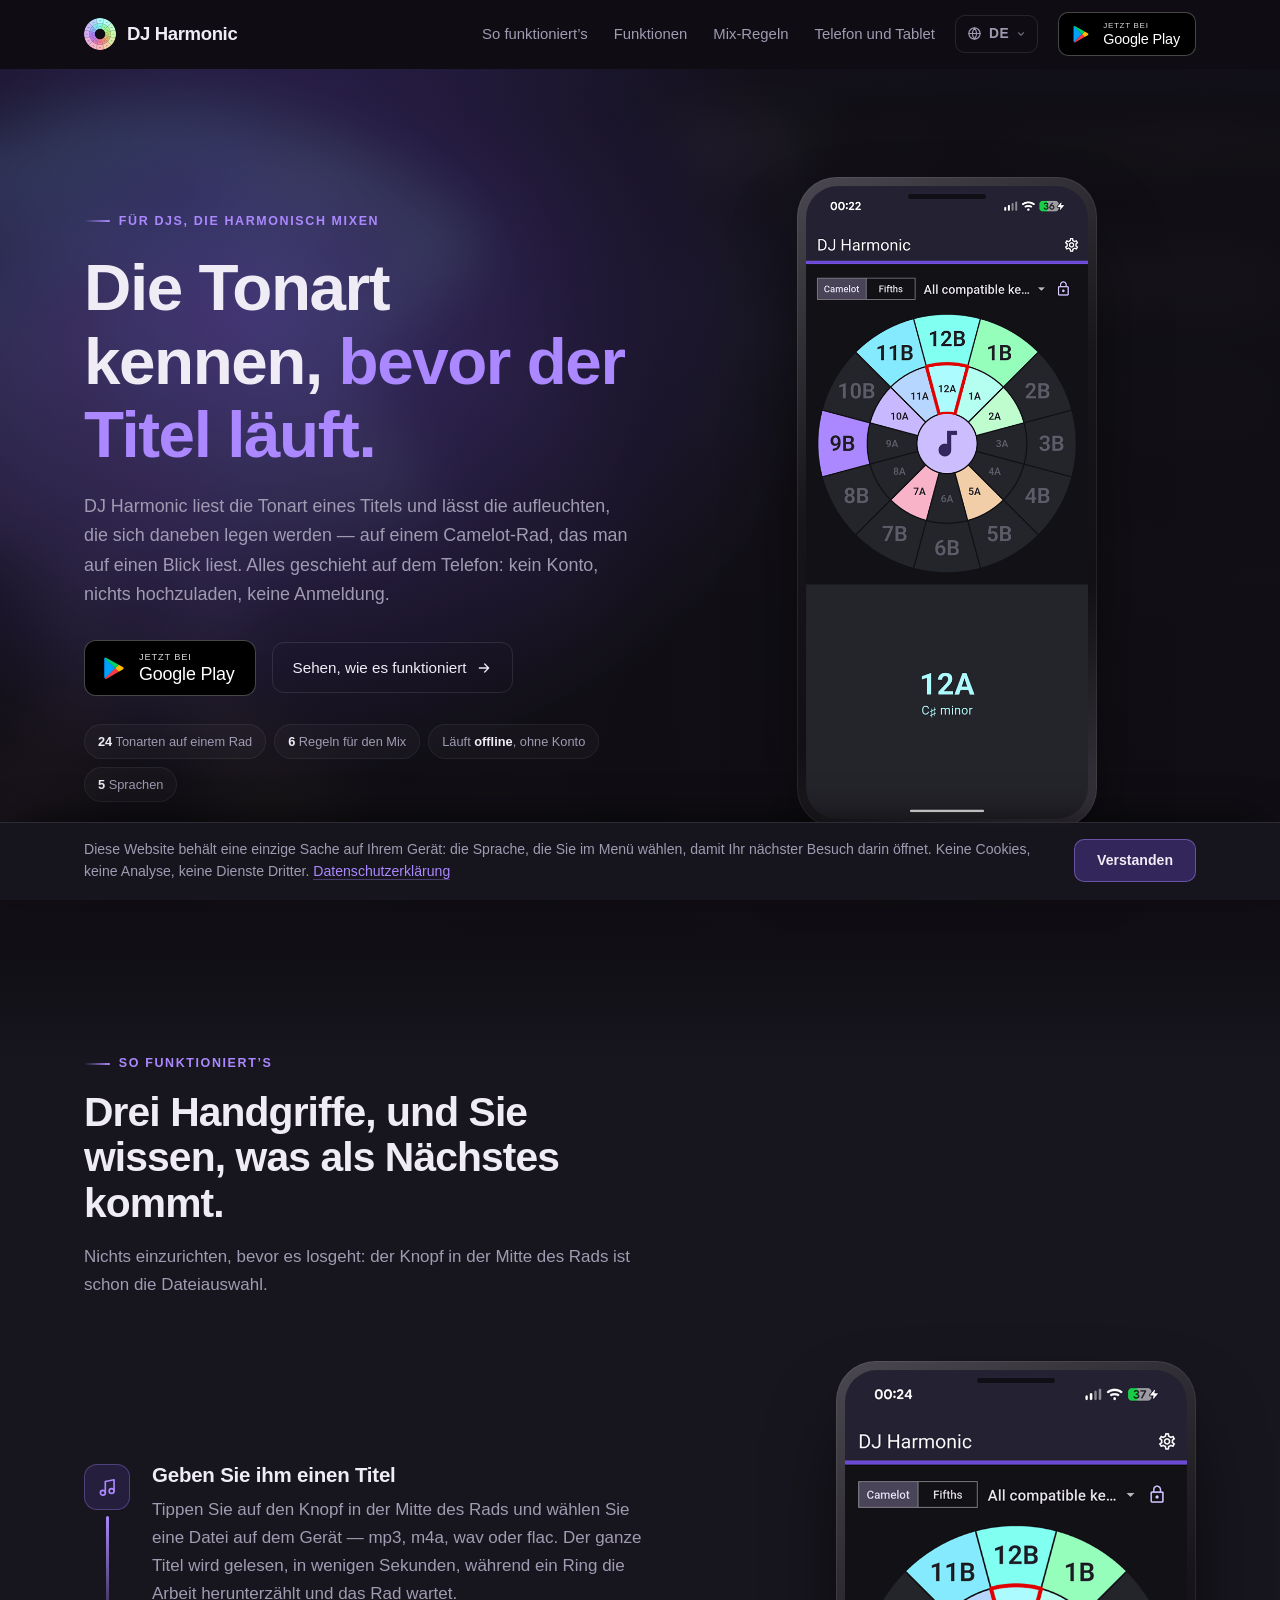
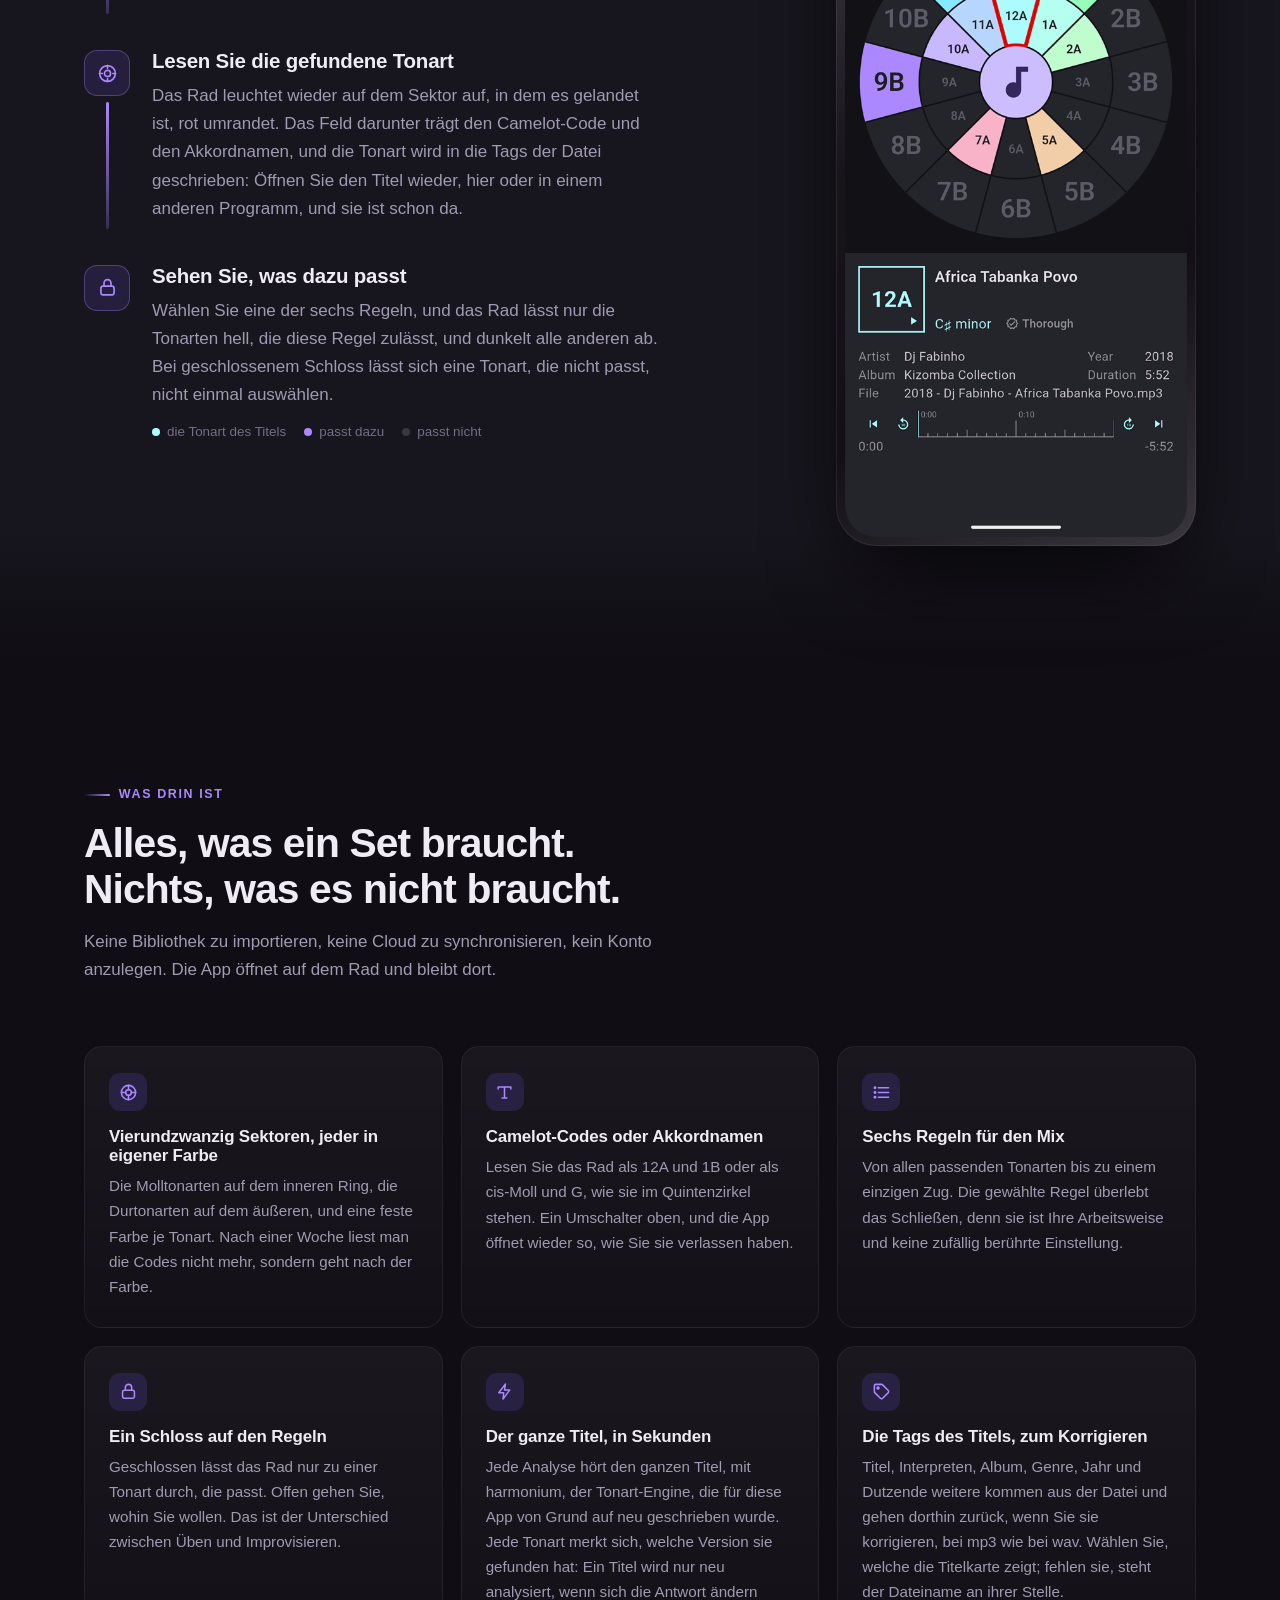
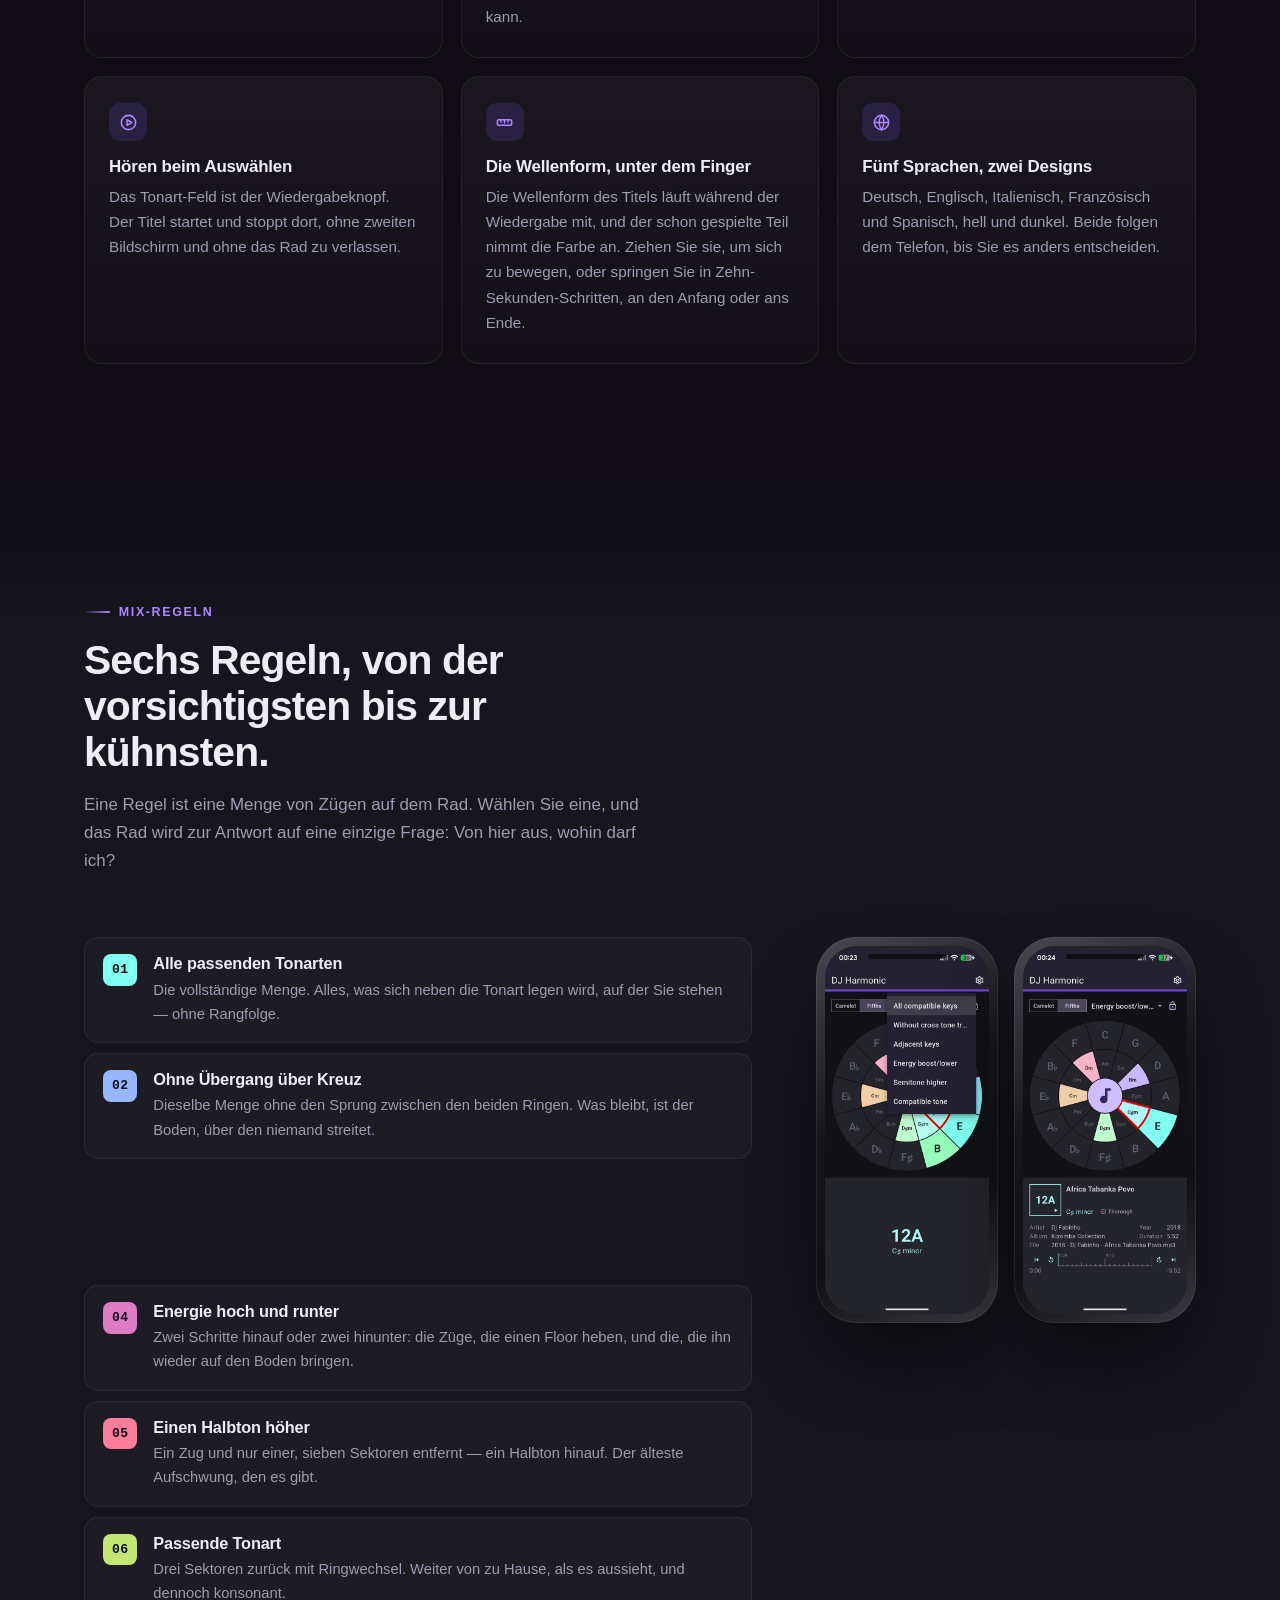
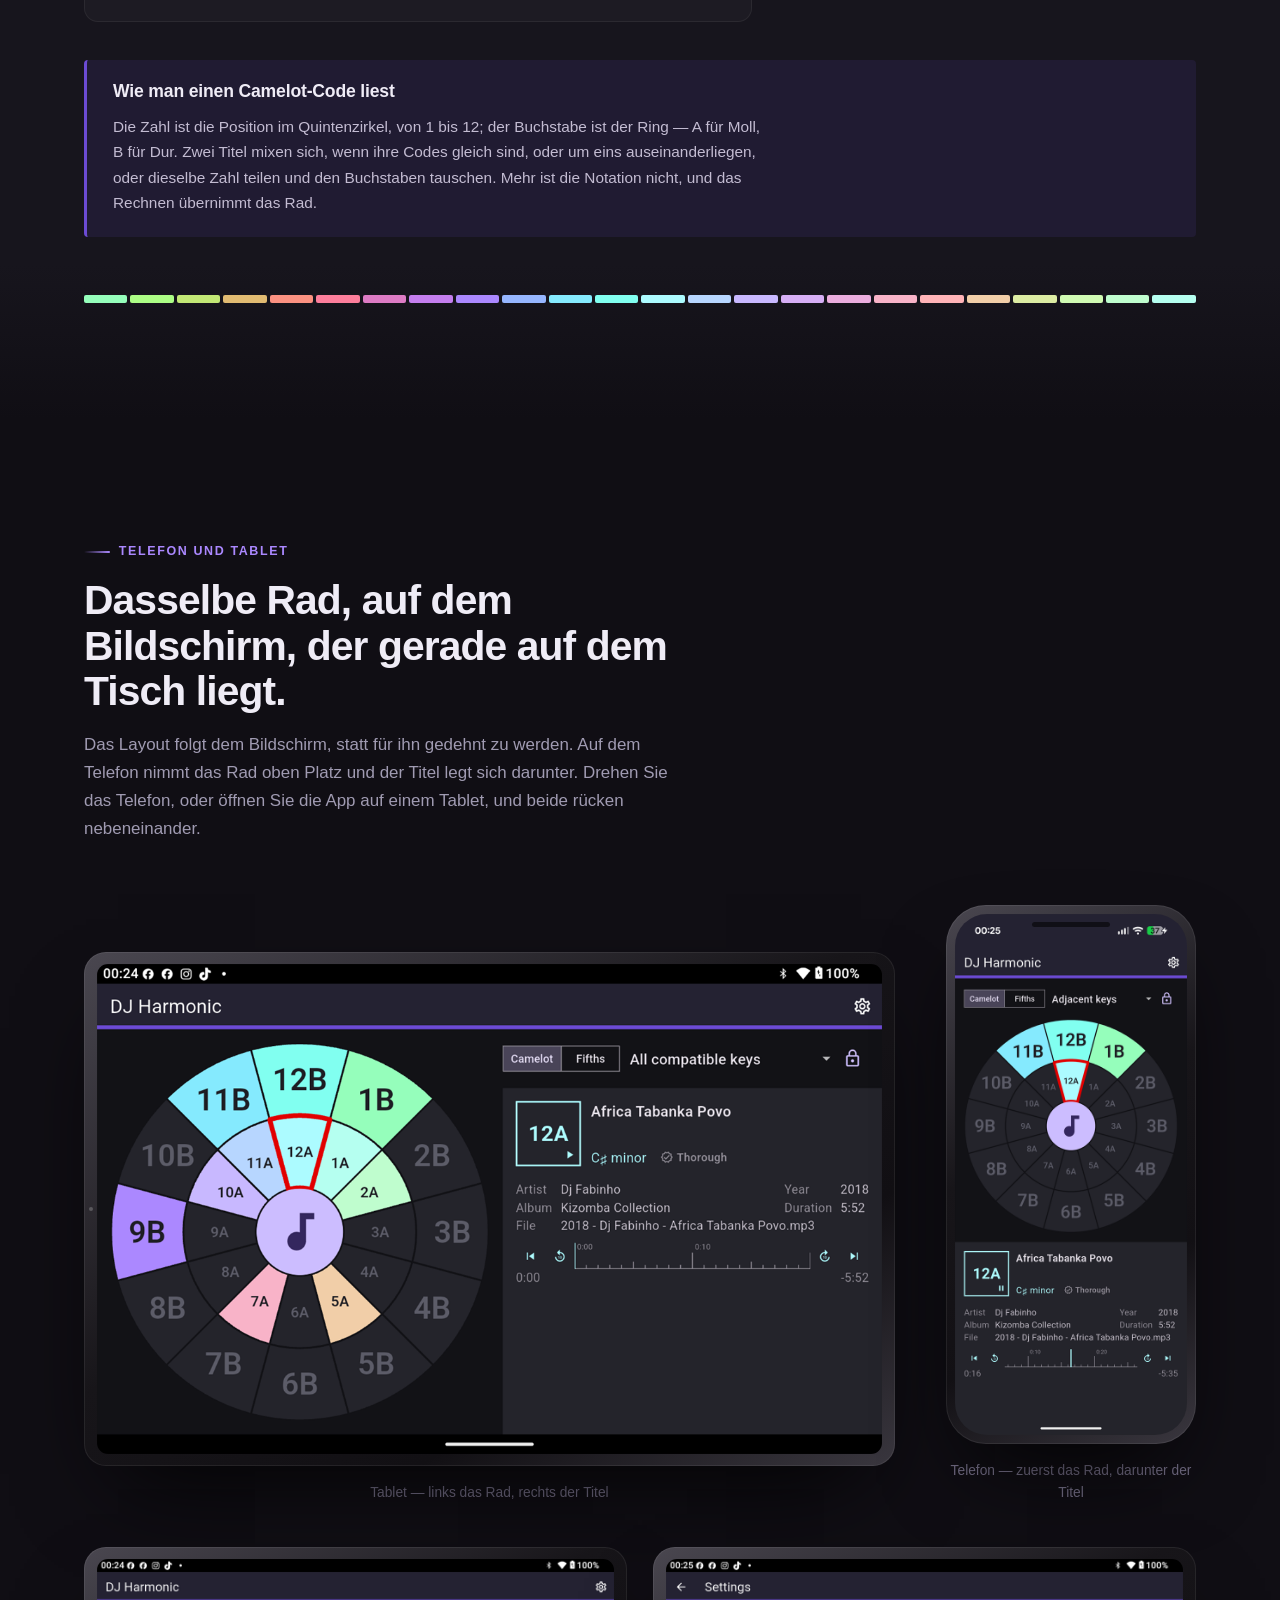
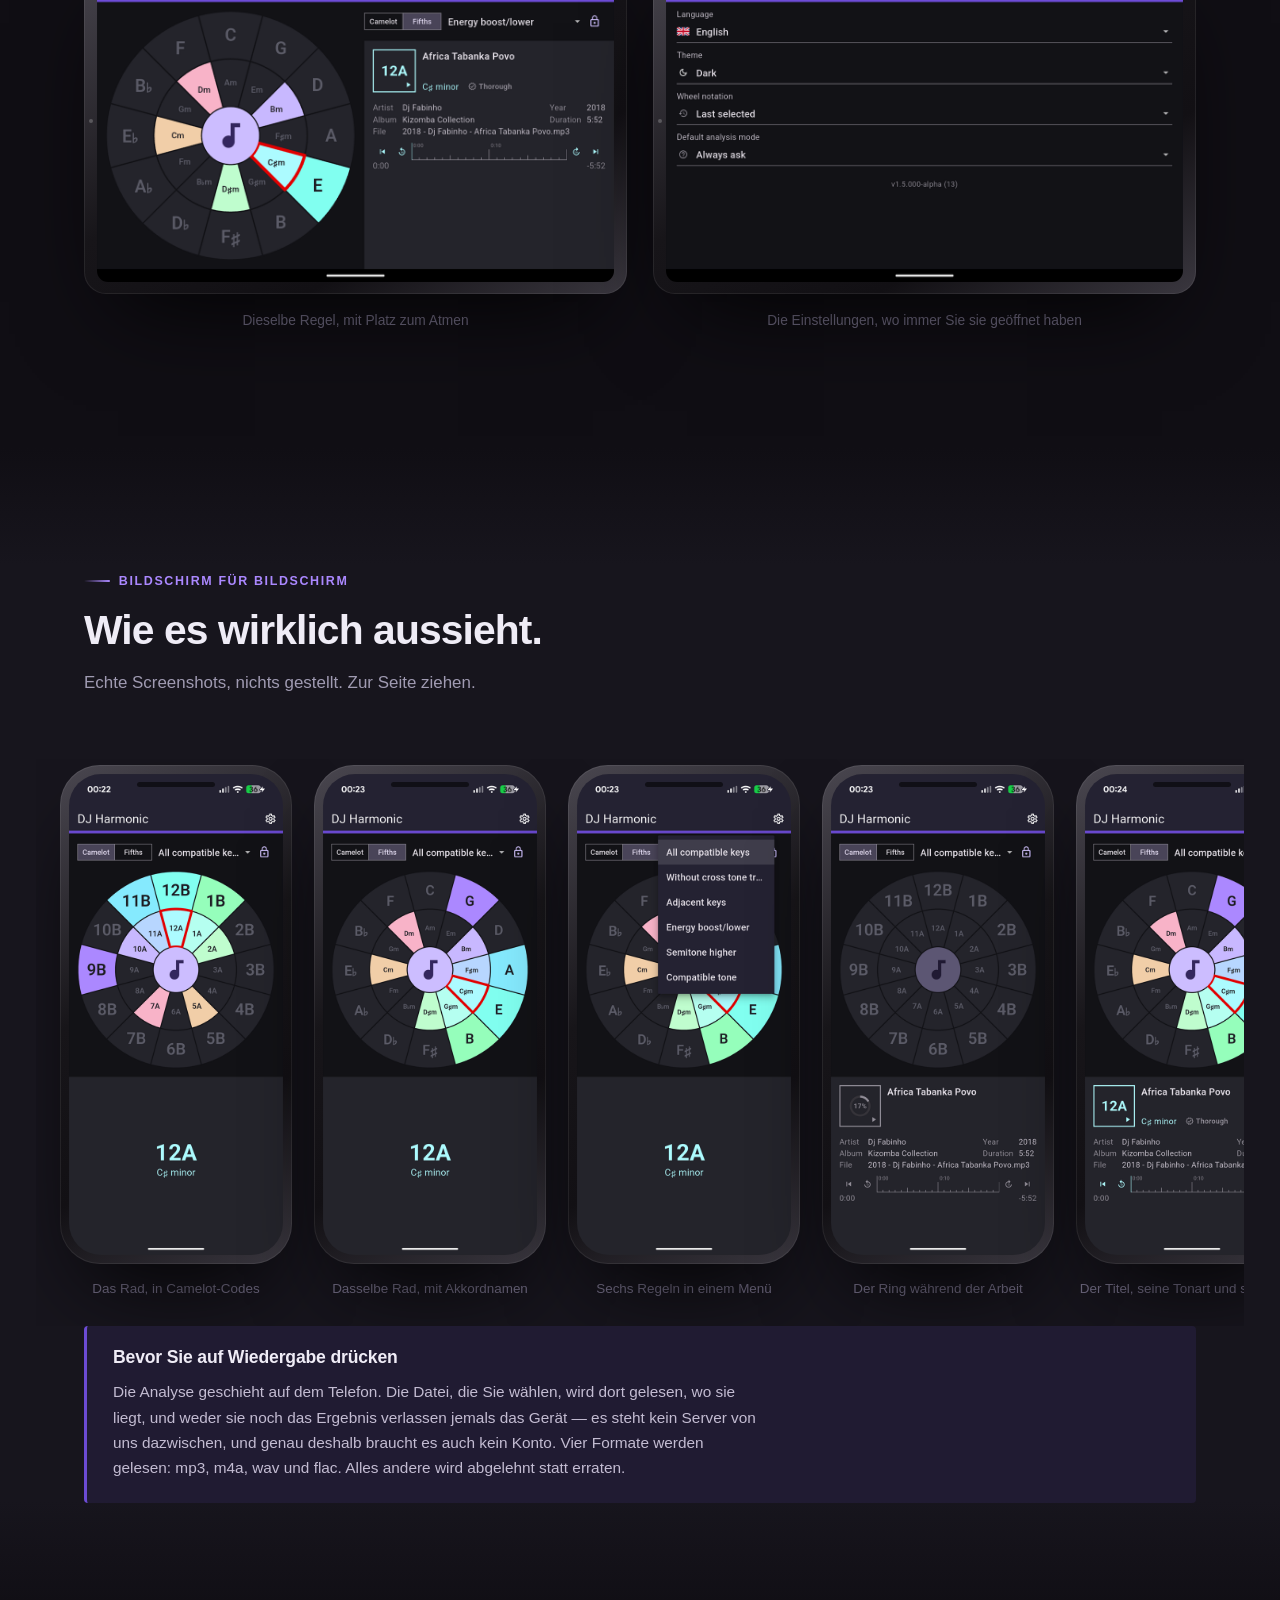
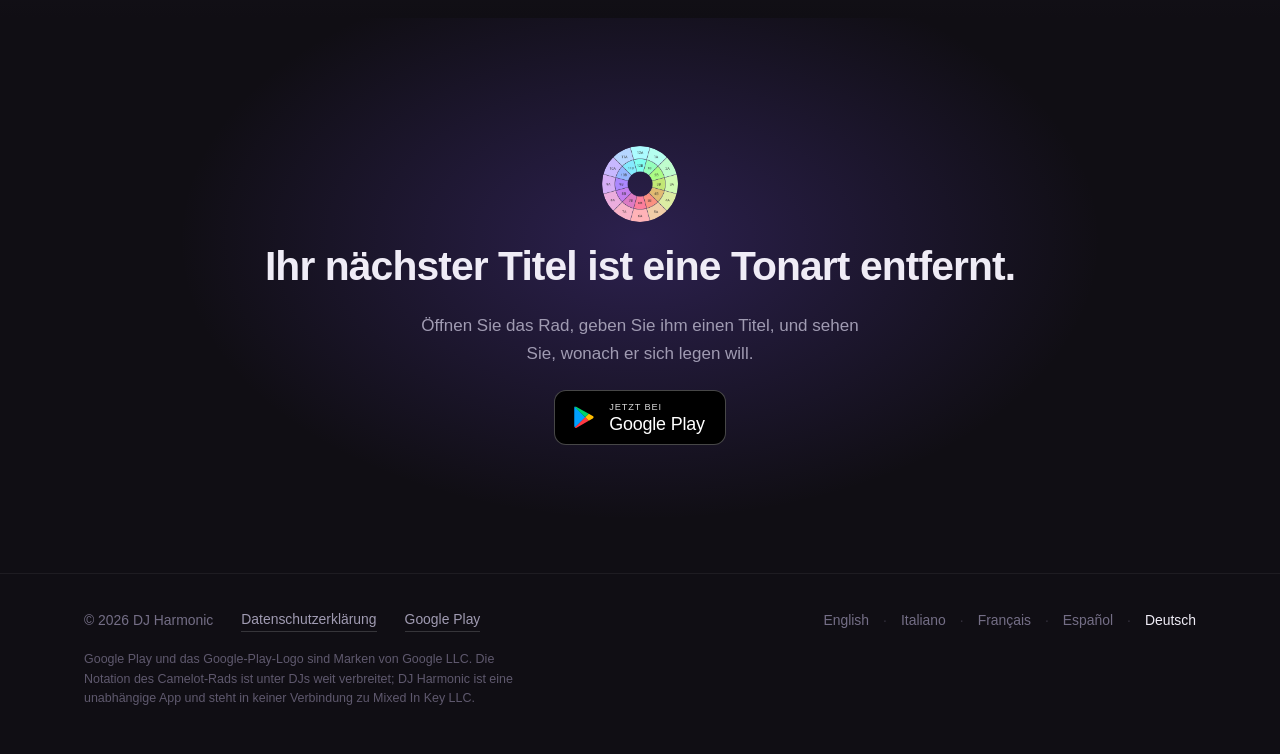
==== commit de719d99: "Update the site to app 1.6.0 =========== - Drop the quick/thorough analysis from the five landing pa" ====
--- a/de.html
+++ b/de.html
@@ -4,13 +4,13 @@
 <meta charset="utf-8">
 <meta name="viewport" content="width=device-width, initial-scale=1">
 <title>DJ Harmonic — das Camelot-Rad zum harmonischen Mixen</title>
-<meta name="description" content="DJ Harmonic liest die Tonart eines Titels und lässt die aufleuchten, die dazu passen — auf einem Camelot-Rad, das man auf einen Blick liest. Sechs Mix-Regeln, schnelle oder gründliche Analyse, Telefon und Tablet. Alles auf Ihrem Gerät.">
+<meta name="description" content="DJ Harmonic liest die Tonart eines Titels und lässt die aufleuchten, die dazu passen — auf einem Camelot-Rad, das man auf einen Blick liest. Sechs Mix-Regeln, Analyse des ganzen Titels in Sekunden, Telefon und Tablet. Alles auf Ihrem Gerät.">
 <link rel="icon" href="assets/icon.png" type="image/png">
 <link rel="apple-touch-icon" href="assets/icon.png">
 
 <meta property="og:type" content="website">
 <meta property="og:title" content="DJ Harmonic — das Camelot-Rad zum harmonischen Mixen">
-<meta property="og:description" content="Die Tonart eines Titels erfahren und sehen, was dazu passt. Sechs Regeln, zwei Notationen, schnelle oder gründliche Analyse. Alles auf Ihrem Gerät.">
+<meta property="og:description" content="Die Tonart eines Titels erfahren und sehen, was dazu passt. Sechs Regeln, zwei Notationen, Analyse des ganzen Titels. Alles auf Ihrem Gerät.">
 <meta property="og:image" content="assets/icon.png">
 <meta name="theme-color" content="#100E14">
 
@@ -113,7 +113,7 @@
           </div>
           <div class="step__body">
             <h3>Geben Sie ihm einen Titel</h3>
-            <p>Tippen Sie auf den Knopf in der Mitte des Rads und wählen Sie eine Datei auf dem Gerät — mp3, m4a, wav oder flac. Dann sagen Sie, ob es schnell gehen soll, auf einem Ausschnitt des Titels, oder gründlich, auf dem Ganzen. Ein Ring zählt die Arbeit herunter, während das Rad wartet.</p>
+            <p>Tippen Sie auf den Knopf in der Mitte des Rads und wählen Sie eine Datei auf dem Gerät — mp3, m4a, wav oder flac. Der ganze Titel wird gelesen, in wenigen Sekunden, während ein Ring die Arbeit herunterzählt und das Rad wartet.</p>
           </div>
         </div>
 
@@ -124,7 +124,7 @@
           </div>
           <div class="step__body">
             <h3>Lesen Sie die gefundene Tonart</h3>
-            <p>Das Rad leuchtet wieder auf dem Sektor auf, in dem es gelandet ist, rot umrandet. Das Feld darunter trägt den Camelot-Code, den Akkordnamen und ein Zeichen dafür, welche der beiden Analysen dorthin gelangt ist — tippen Sie auf die schnelle, und sie wird gründlich, ohne von vorn zu beginnen.</p>
+            <p>Das Rad leuchtet wieder auf dem Sektor auf, in dem es gelandet ist, rot umrandet. Das Feld darunter trägt den Camelot-Code und den Akkordnamen, und die Tonart wird in die Tags der Datei geschrieben: Öffnen Sie den Titel wieder, hier oder in einem anderen Programm, und sie ist schon da.</p>
           </div>
         </div>
 
@@ -188,14 +188,14 @@
 
       <div class="card reveal">
         <div class="card__ico"><svg viewBox="0 0 24 24" fill="none" stroke="currentColor" stroke-width="1.9" stroke-linecap="round" stroke-linejoin="round" aria-hidden="true"><path d="M13.2 2.5 4.8 13.6H11l-.9 7.9 8.4-11.3H12z"/></svg></div>
-        <h3>Schnell oder gründlich, Ihre Wahl</h3>
-        <p>Schnell betrachtet einen Ausschnitt und antwortet sofort; gründlich betrachtet den ganzen Titel. Wählen Sie Titel für Titel, oder legen Sie eines als Standard fest, und die Frage bleibt aus.</p>
+        <h3>Der ganze Titel, in Sekunden</h3>
+        <p>Jede Analyse hört den ganzen Titel, mit harmonium, der Tonart-Engine, die für diese App von Grund auf neu geschrieben wurde. Jede Tonart merkt sich, welche Version sie gefunden hat: Ein Titel wird nur neu analysiert, wenn sich die Antwort ändern kann.</p>
       </div>
 
       <div class="card reveal">
         <div class="card__ico"><svg viewBox="0 0 24 24" fill="none" stroke="currentColor" stroke-width="1.9" stroke-linecap="round" stroke-linejoin="round" aria-hidden="true"><path d="M20.6 13.4 13.4 20.6a2 2 0 0 1-2.8 0l-7.2-7.2A2 2 0 0 1 3 12V4.5A1.5 1.5 0 0 1 4.5 3H12a2 2 0 0 1 1.4.6l7.2 7.2a2 2 0 0 1 0 2.6z"/><circle cx="7.6" cy="7.6" r="1.3"/></svg></div>
-        <h3>Die Tags des Titels</h3>
-        <p>Titel, Interpret, Album, Jahr und Dauer kommen aus der Datei selbst. Fehlen die Tags, tritt der Dateiname an ihre Stelle — erfunden wird nichts.</p>
+        <h3>Die Tags des Titels, zum Korrigieren</h3>
+        <p>Titel, Interpreten, Album, Genre, Jahr und Dutzende weitere kommen aus der Datei und gehen dorthin zurück, wenn Sie sie korrigieren, bei mp3 wie bei wav. Wählen Sie, welche die Titelkarte zeigt; fehlen sie, steht der Dateiname an ihrer Stelle.</p>
       </div>
 
       <div class="card reveal">
@@ -206,8 +206,8 @@
 
       <div class="card reveal">
         <div class="card__ico"><svg viewBox="0 0 24 24" fill="none" stroke="currentColor" stroke-width="1.9" stroke-linecap="round" stroke-linejoin="round" aria-hidden="true"><rect x="3" y="8.5" width="18" height="7" rx="1.6"/><path d="M7.5 8.5v3M12 8.5v4M16.5 8.5v3"/></svg></div>
-        <h3>Ein Lineal für die Sekunden</h3>
-        <p>Ein laufendes Band markiert die Sekunden um Sie herum. Ziehen Sie es, um sich zu bewegen, oder springen Sie in Zehn-Sekunden-Schritten, an den Anfang oder ans Ende.</p>
+        <h3>Die Wellenform, unter dem Finger</h3>
+        <p>Die Wellenform des Titels läuft während der Wiedergabe mit, und der schon gespielte Teil nimmt die Farbe an. Ziehen Sie sie, um sich zu bewegen, oder springen Sie in Zehn-Sekunden-Schritten, an den Anfang oder ans Ende.</p>
       </div>
 
       <div class="card reveal">
@@ -371,12 +371,6 @@
           <img loading="lazy" src="assets/phone-rules.png" width="540" height="1212" alt="Das Regelmenü mit seinen sechs Einträgen, von allen passenden Tonarten bis zur passenden Tonart.">
         </div>
         <figcaption>Sechs Regeln in einem Menü</figcaption>
-      </figure>
-      <figure class="shot">
-        <div class="phone">
-          <img loading="lazy" src="assets/phone-depth.png" width="540" height="1212" alt="Die Frage vor der Analyse: schnell, auf einem Ausschnitt des Titels, oder gründlich, auf dem Ganzen.">
-        </div>
-        <figcaption>Schnell oder gründlich, einmal gefragt</figcaption>
       </figure>
       <figure class="shot">
         <div class="phone">
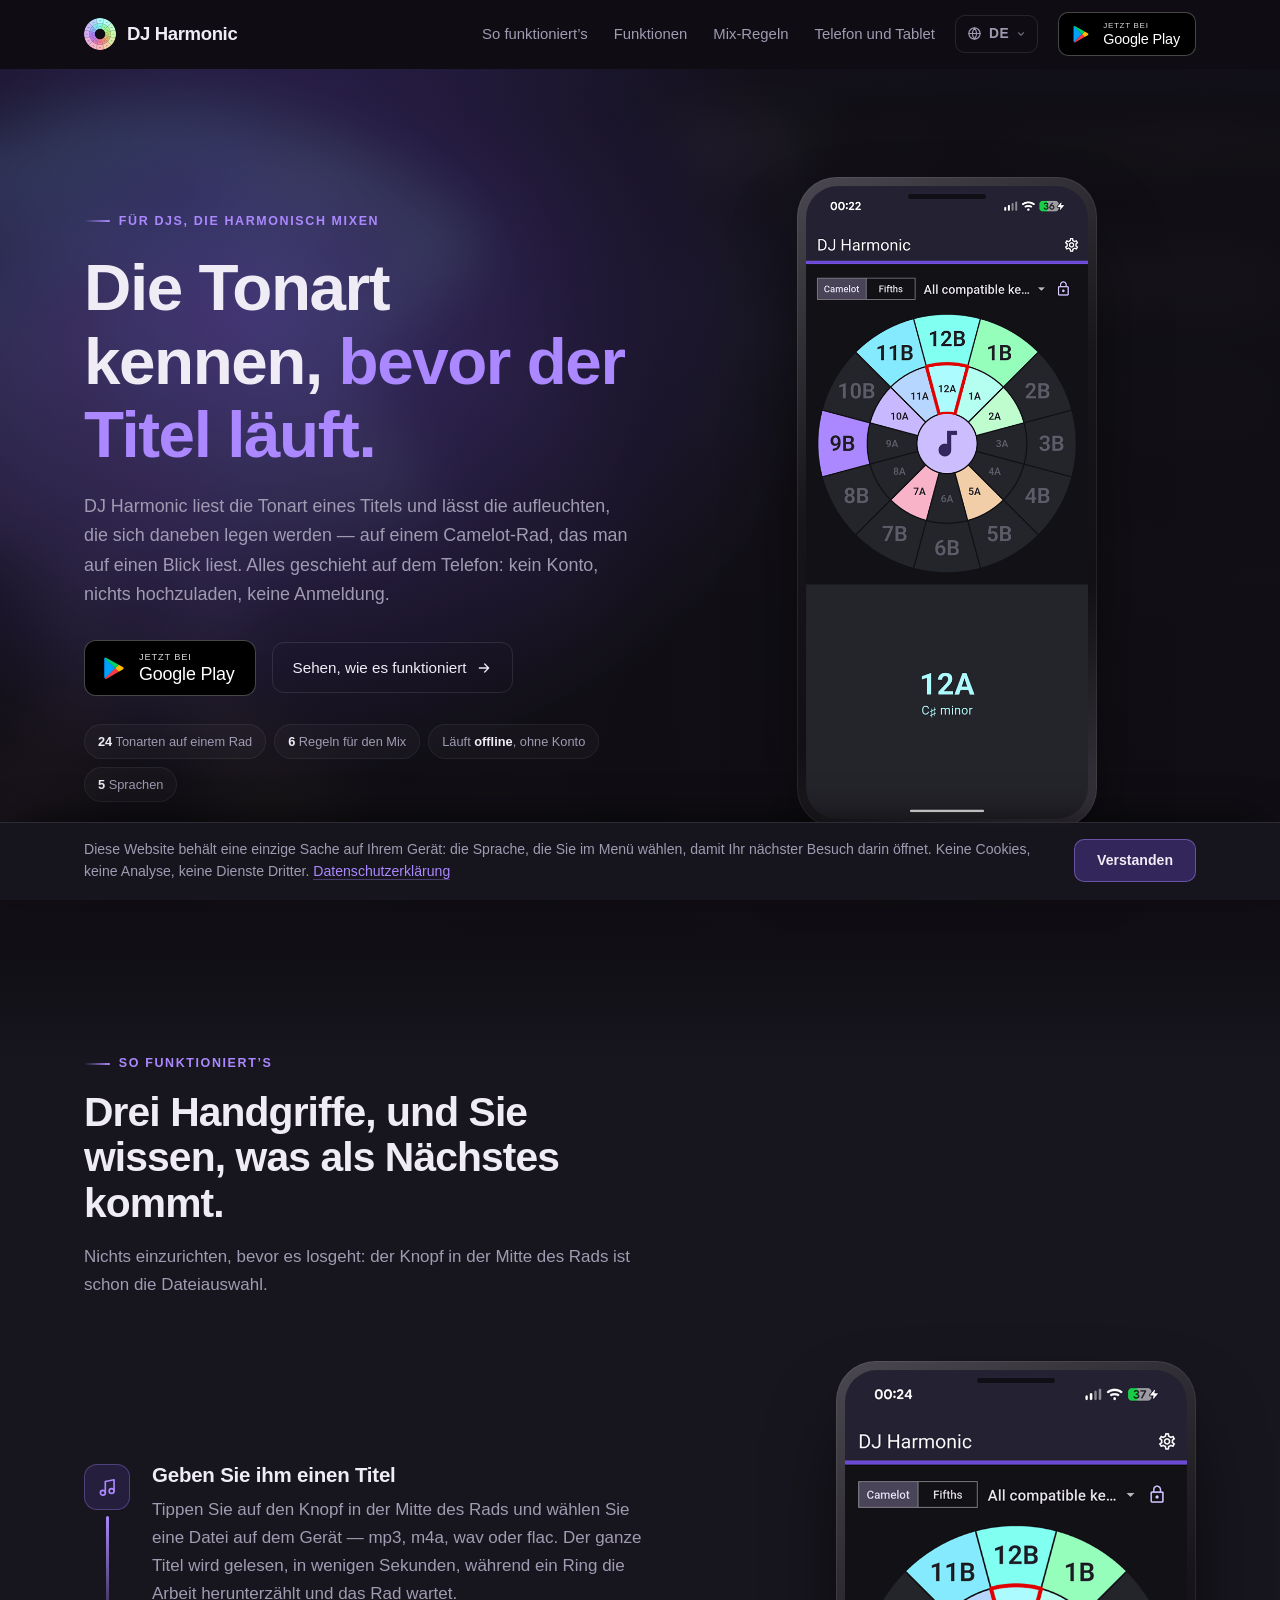
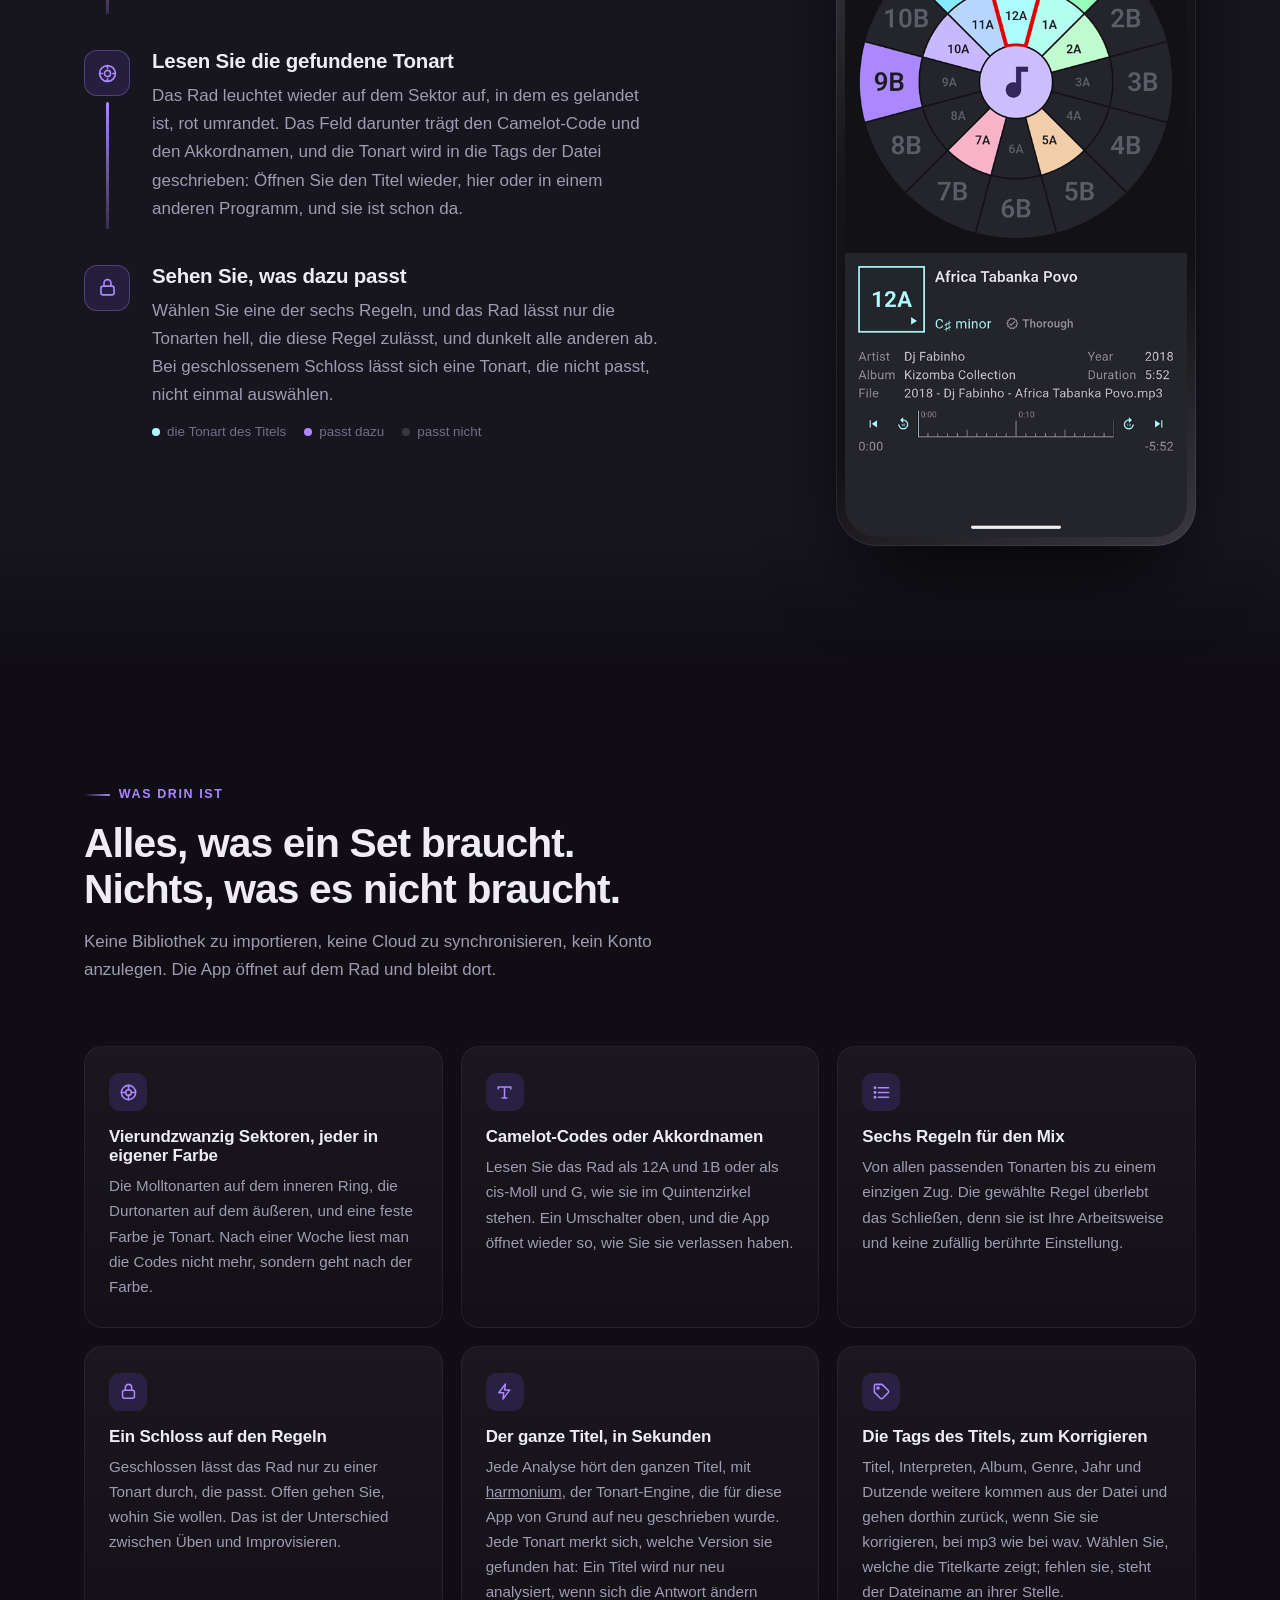
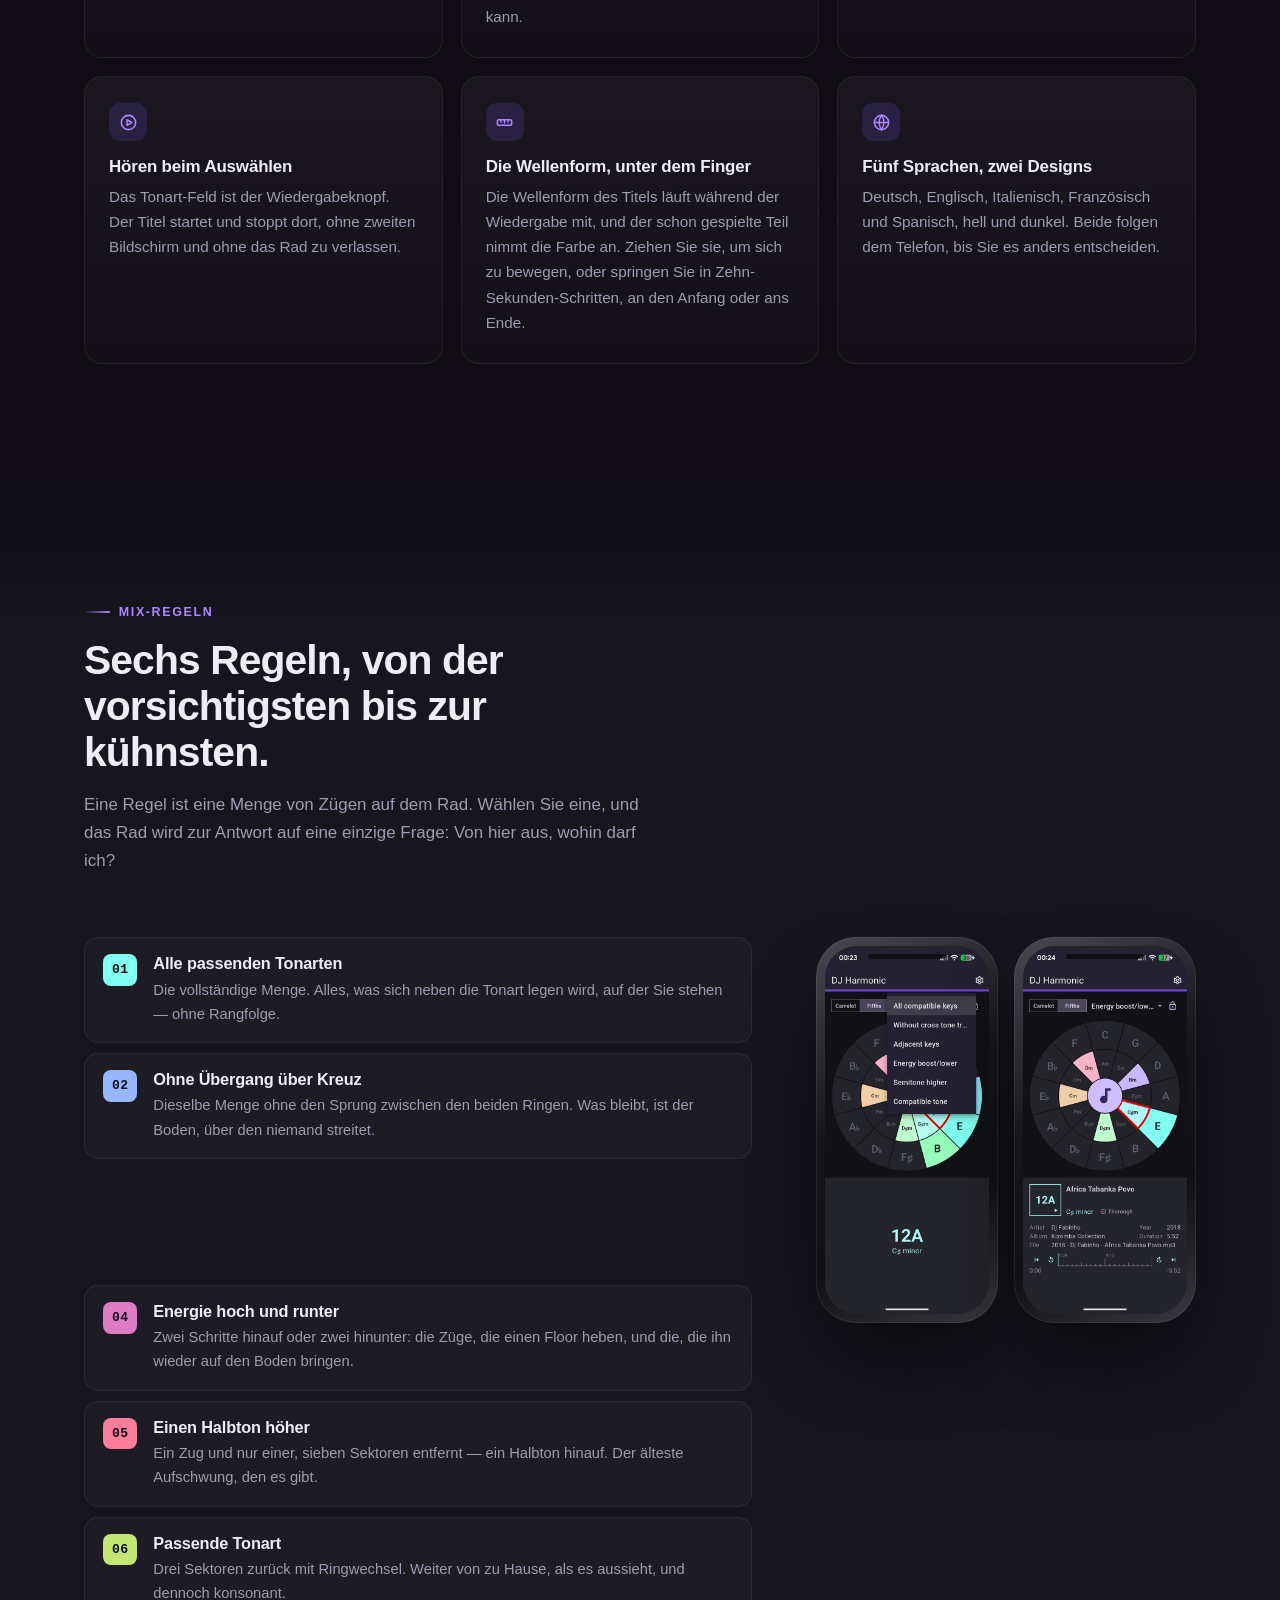
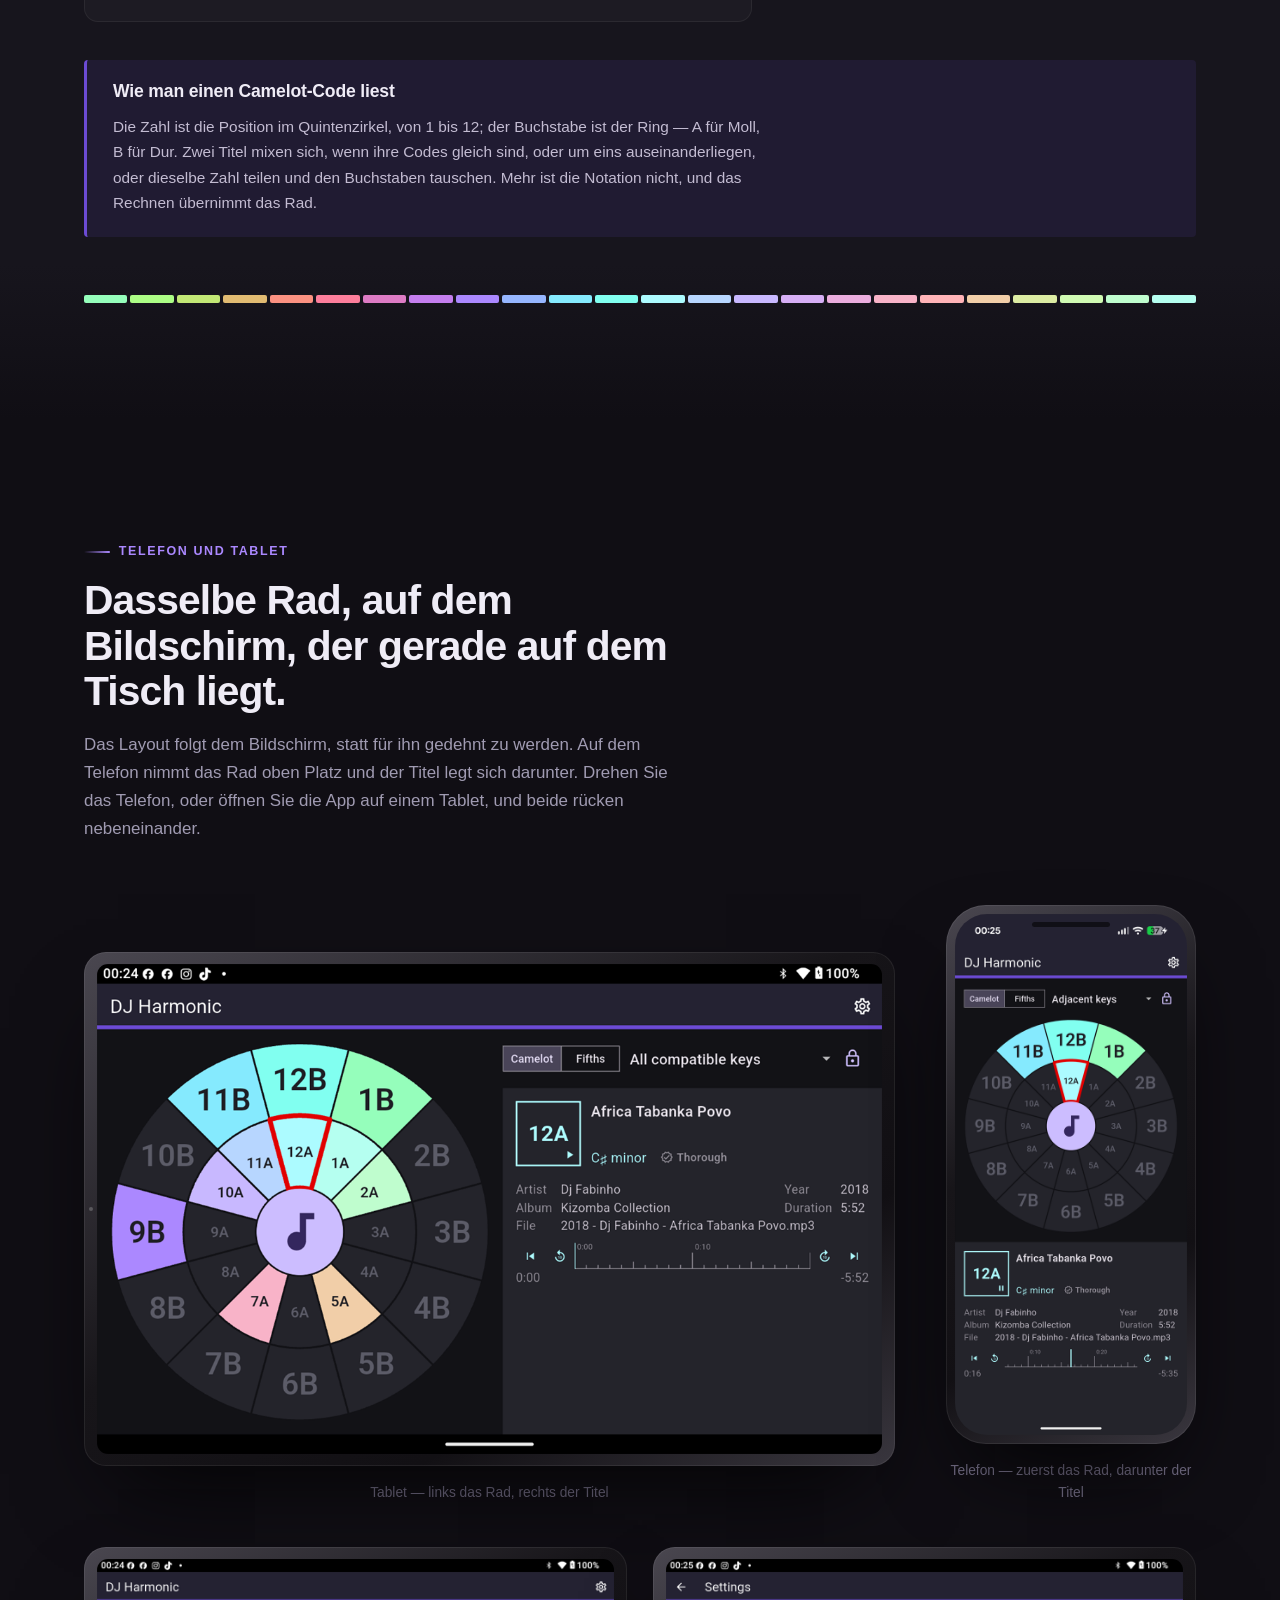
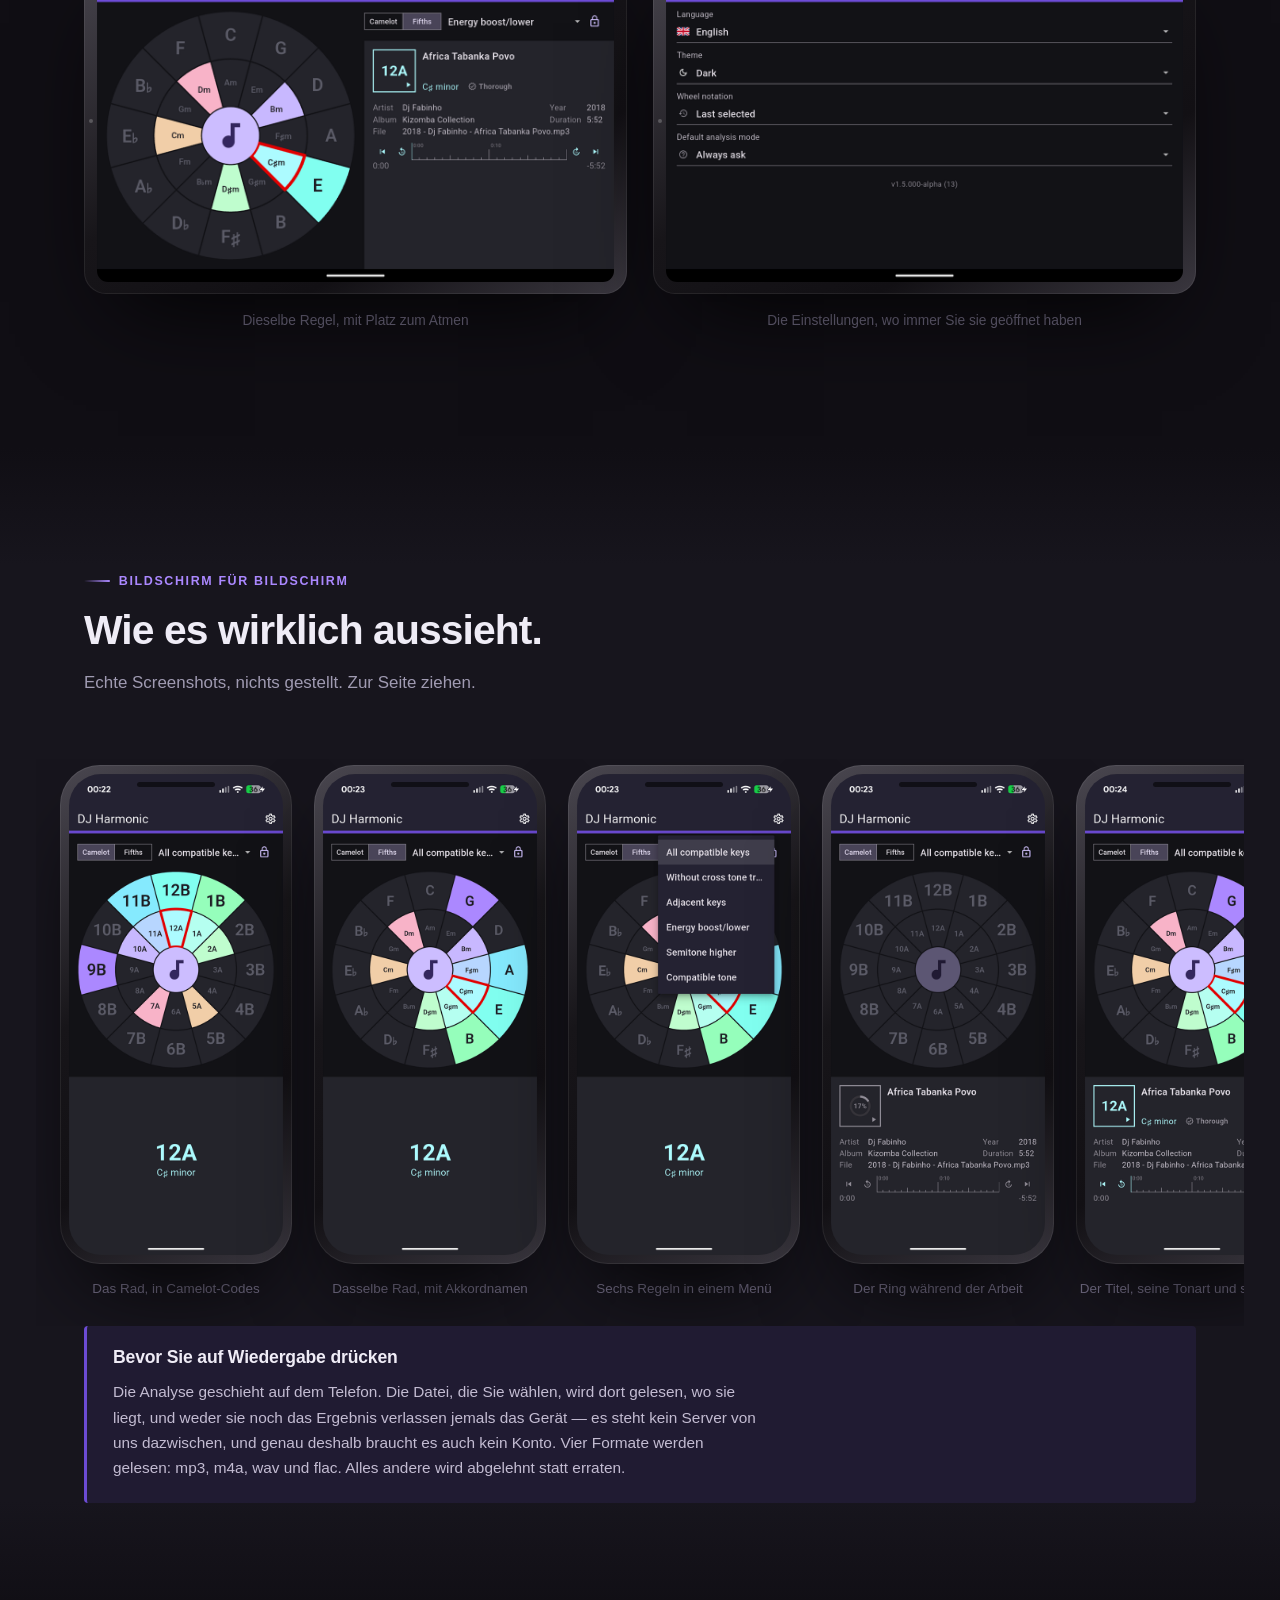
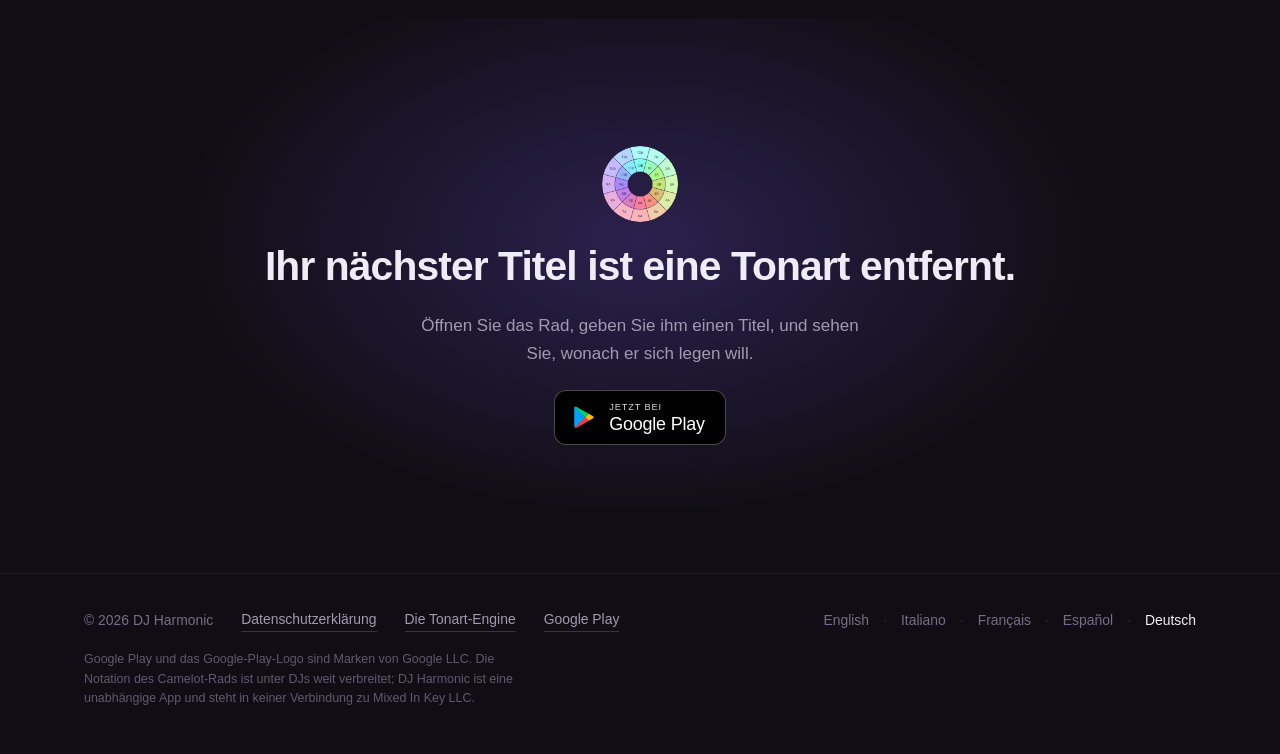
==== commit 263f06a8: "feat(site): add harmonium 2.1.1 page in five languages =========== - Add harmonium.html: what the en" ====
--- a/de.html
+++ b/de.html
@@ -189,7 +189,7 @@
       <div class="card reveal">
         <div class="card__ico"><svg viewBox="0 0 24 24" fill="none" stroke="currentColor" stroke-width="1.9" stroke-linecap="round" stroke-linejoin="round" aria-hidden="true"><path d="M13.2 2.5 4.8 13.6H11l-.9 7.9 8.4-11.3H12z"/></svg></div>
         <h3>Der ganze Titel, in Sekunden</h3>
-        <p>Jede Analyse hört den ganzen Titel, mit harmonium, der Tonart-Engine, die für diese App von Grund auf neu geschrieben wurde. Jede Tonart merkt sich, welche Version sie gefunden hat: Ein Titel wird nur neu analysiert, wenn sich die Antwort ändern kann.</p>
+        <p>Jede Analyse hört den ganzen Titel, mit <a href="harmonium.html#de">harmonium</a>, der Tonart-Engine, die für diese App von Grund auf neu geschrieben wurde. Jede Tonart merkt sich, welche Version sie gefunden hat: Ein Titel wird nur neu analysiert, wenn sich die Antwort ändern kann.</p>
       </div>
 
       <div class="card reveal">
@@ -431,6 +431,7 @@
   <div class="wrap">
     <span>© 2026 DJ Harmonic</span>
     <a href="privacy-policy.html#de">Datenschutzerklärung</a>
+    <a href="harmonium.html#de">Die Tonart-Engine</a>
     <a href="https://play.google.com/store/apps/details?id=com.Elite.Harmonic" target="_blank" rel="noopener">Google Play</a>
     <span class="spacer"></span>
     <span class="langrow">
--- a/assets/site.css
+++ b/assets/site.css
@@ -434,6 +434,17 @@
 .doc td { color: var(--muted); }
 .doc tr:last-child td { border-bottom: 0; }
 
+/* La pagina di harmonium: i numeri si leggono in colonna, quindi cifre a
+   larghezza fissa e allineate a destra; la riga di harmonium si distingue, ma
+   senza colore di vittoria — non vince ovunque, e la tabella deve poterlo dire. */
+.doc th.n, .doc td.n { text-align: right; font-variant-numeric: tabular-nums; white-space: nowrap; }
+.doc tr.ours td { color: var(--fg); background: rgba(108,75,212,.11); }
+.doc tr.ours td:first-child { font-weight: 600; }
+.doc td small { display: block; color: var(--dim); font-size: .8rem; line-height: 1.4; }
+.doc .table-note { font-size: .86rem; color: var(--dim); margin-top: -.6rem; }
+.topbar--doc .back { font-size: .9rem; color: var(--muted); text-decoration: none; }
+.topbar--doc .back:hover { color: var(--fg); }
+
 .doc code {
   font-family: ui-monospace, SFMono-Regular, Menlo, Consolas, monospace;
   font-size: .88em; color: var(--violet-lt);
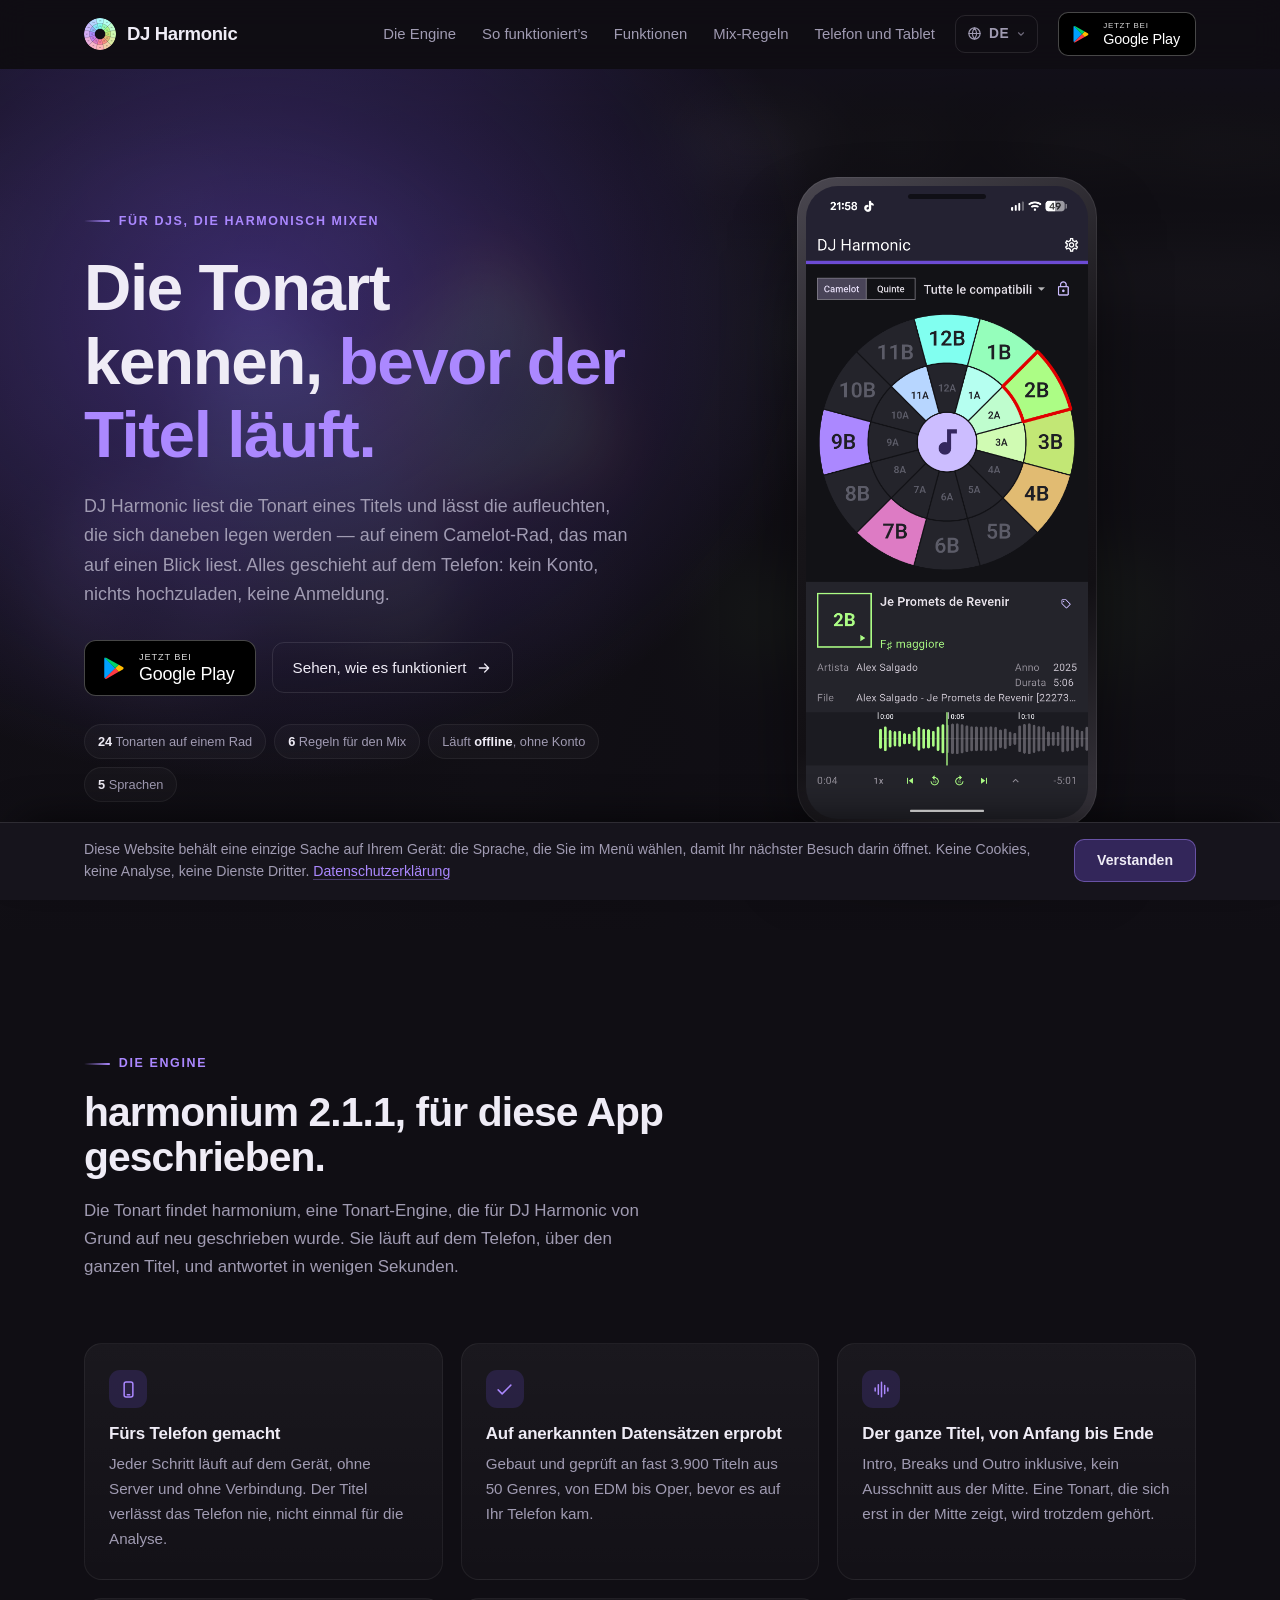
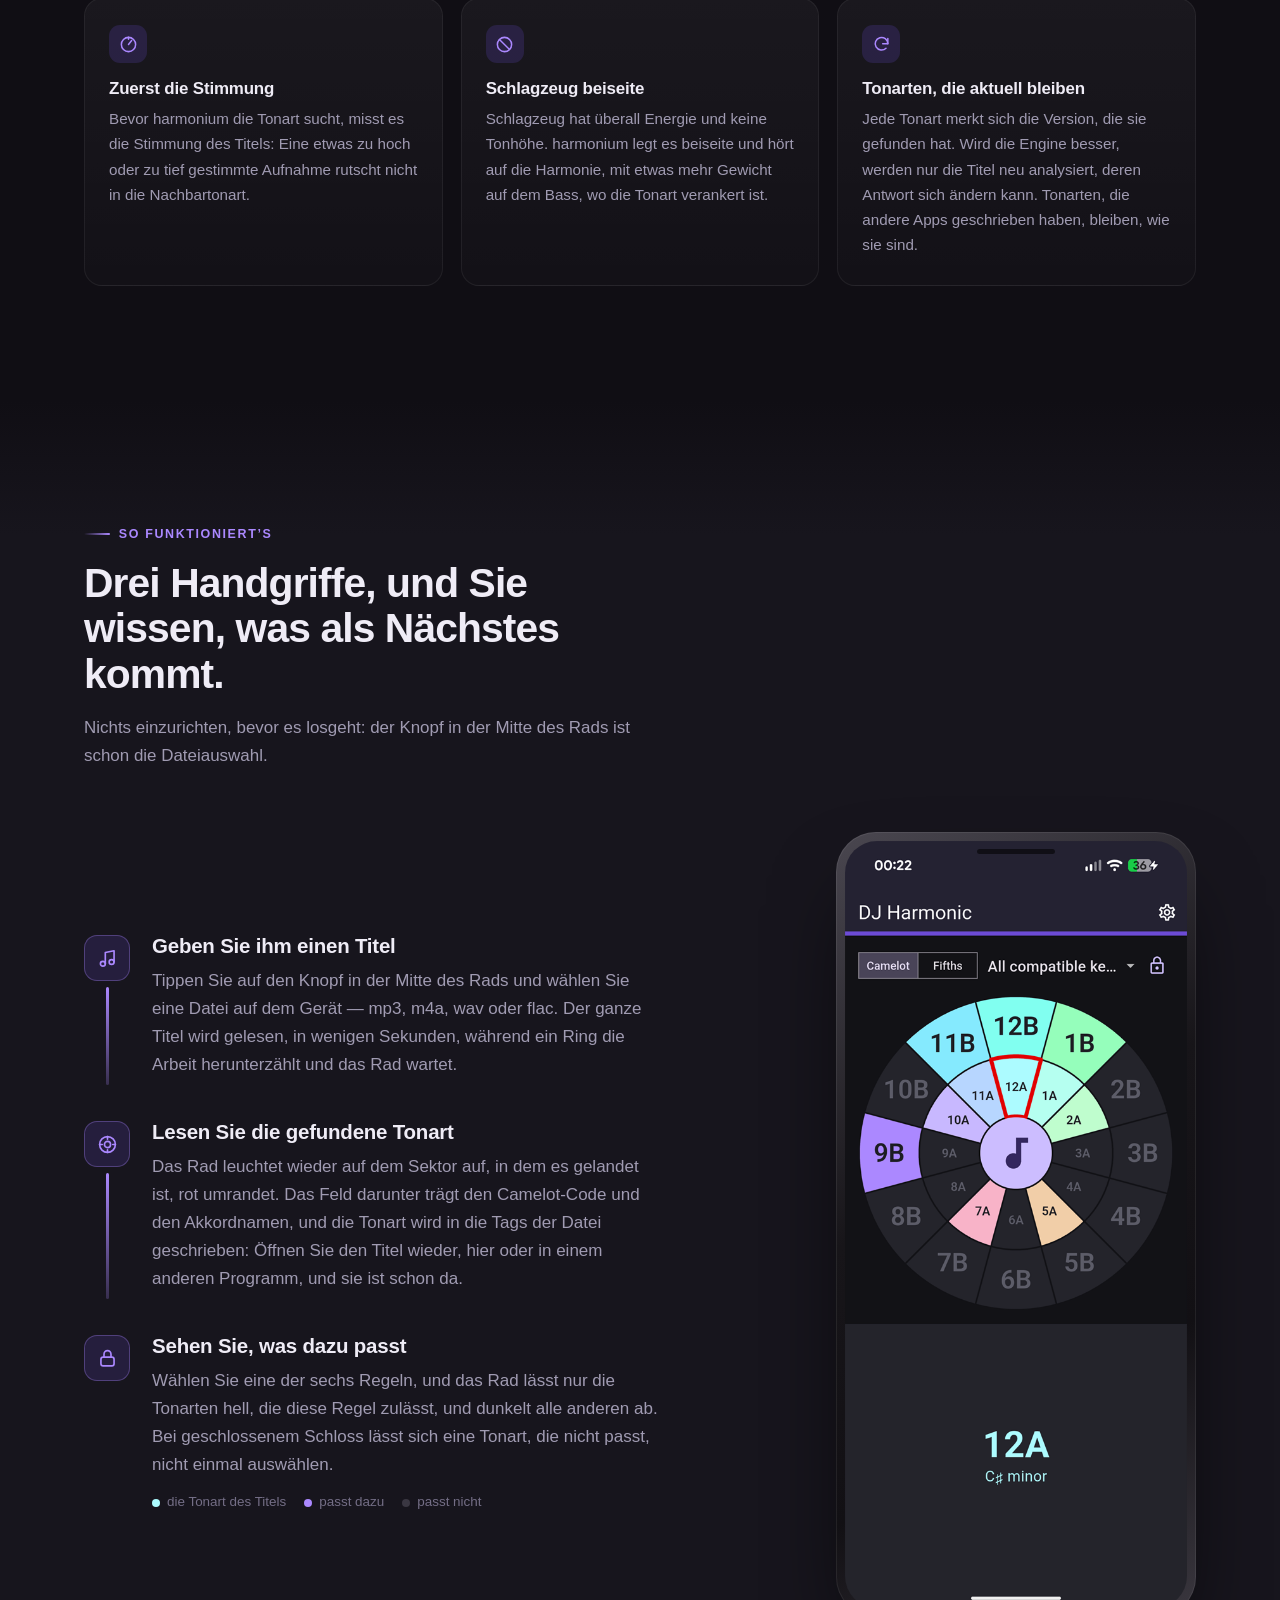
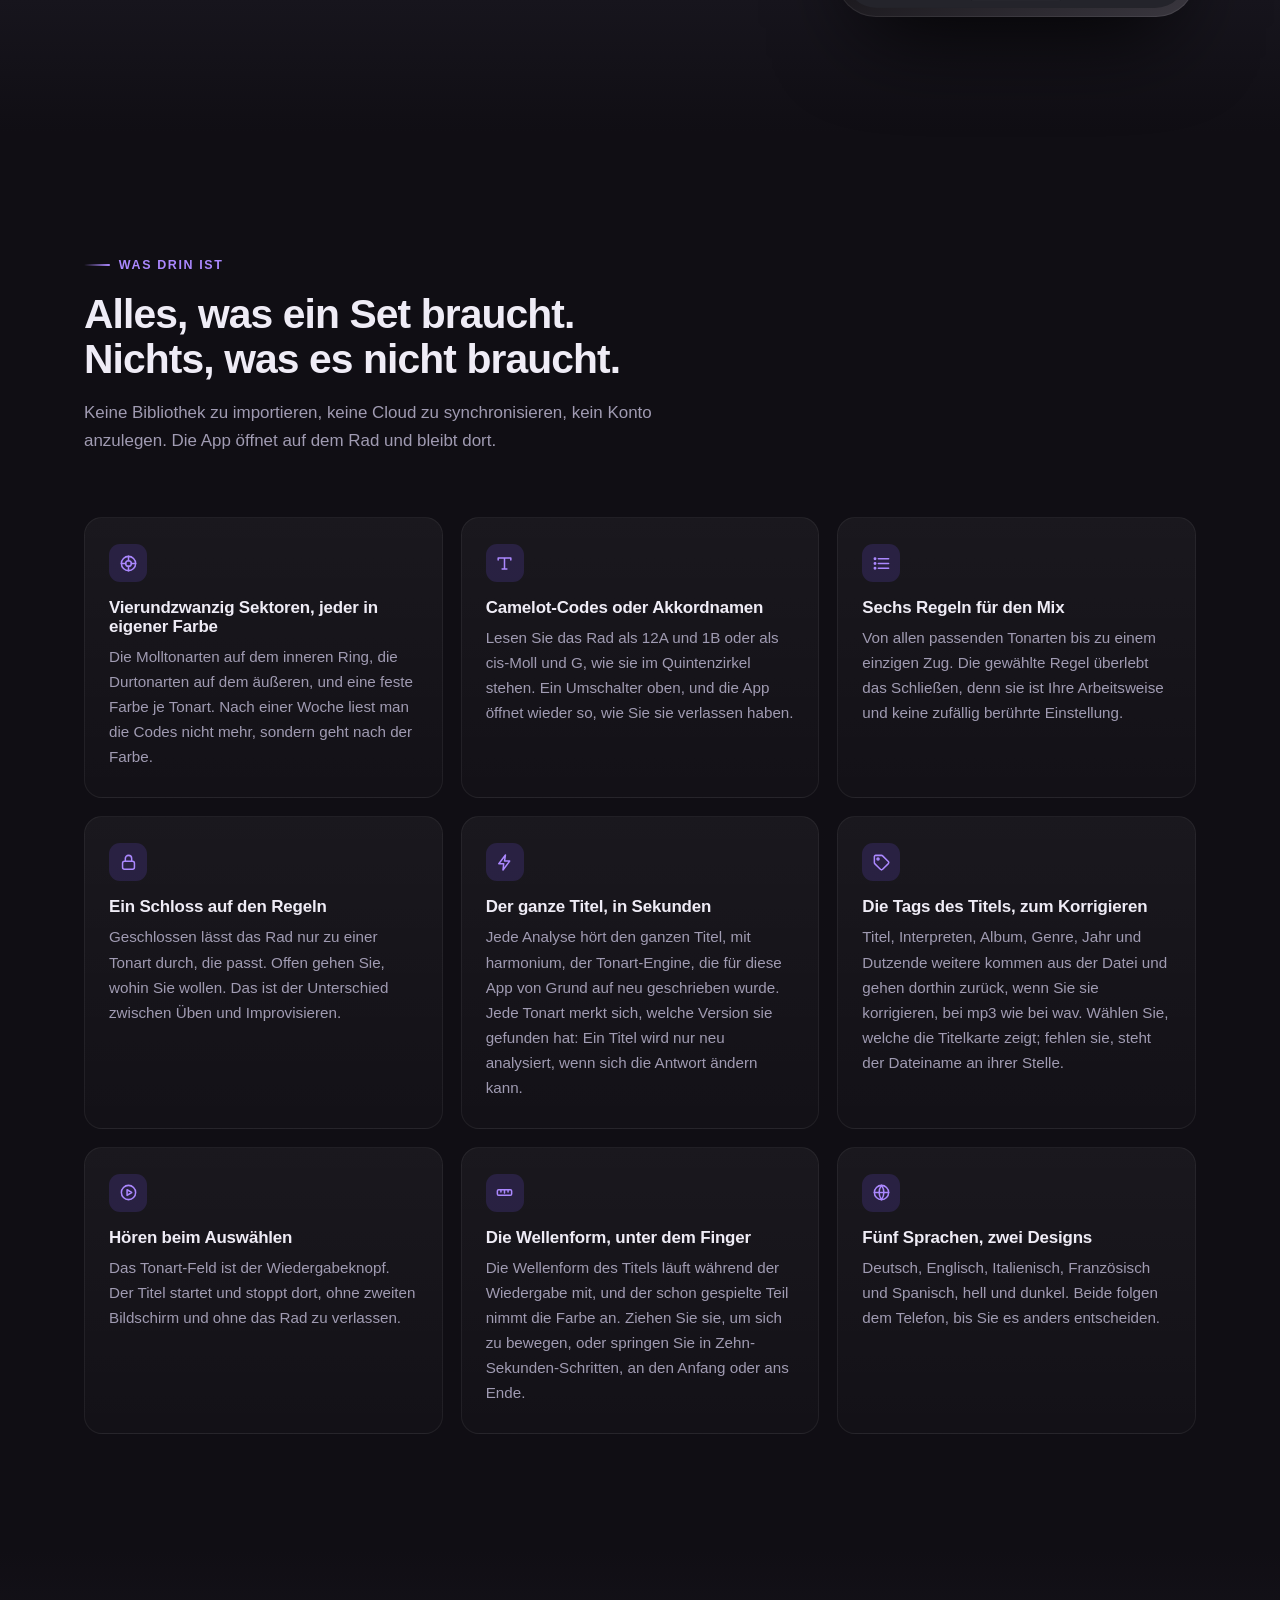
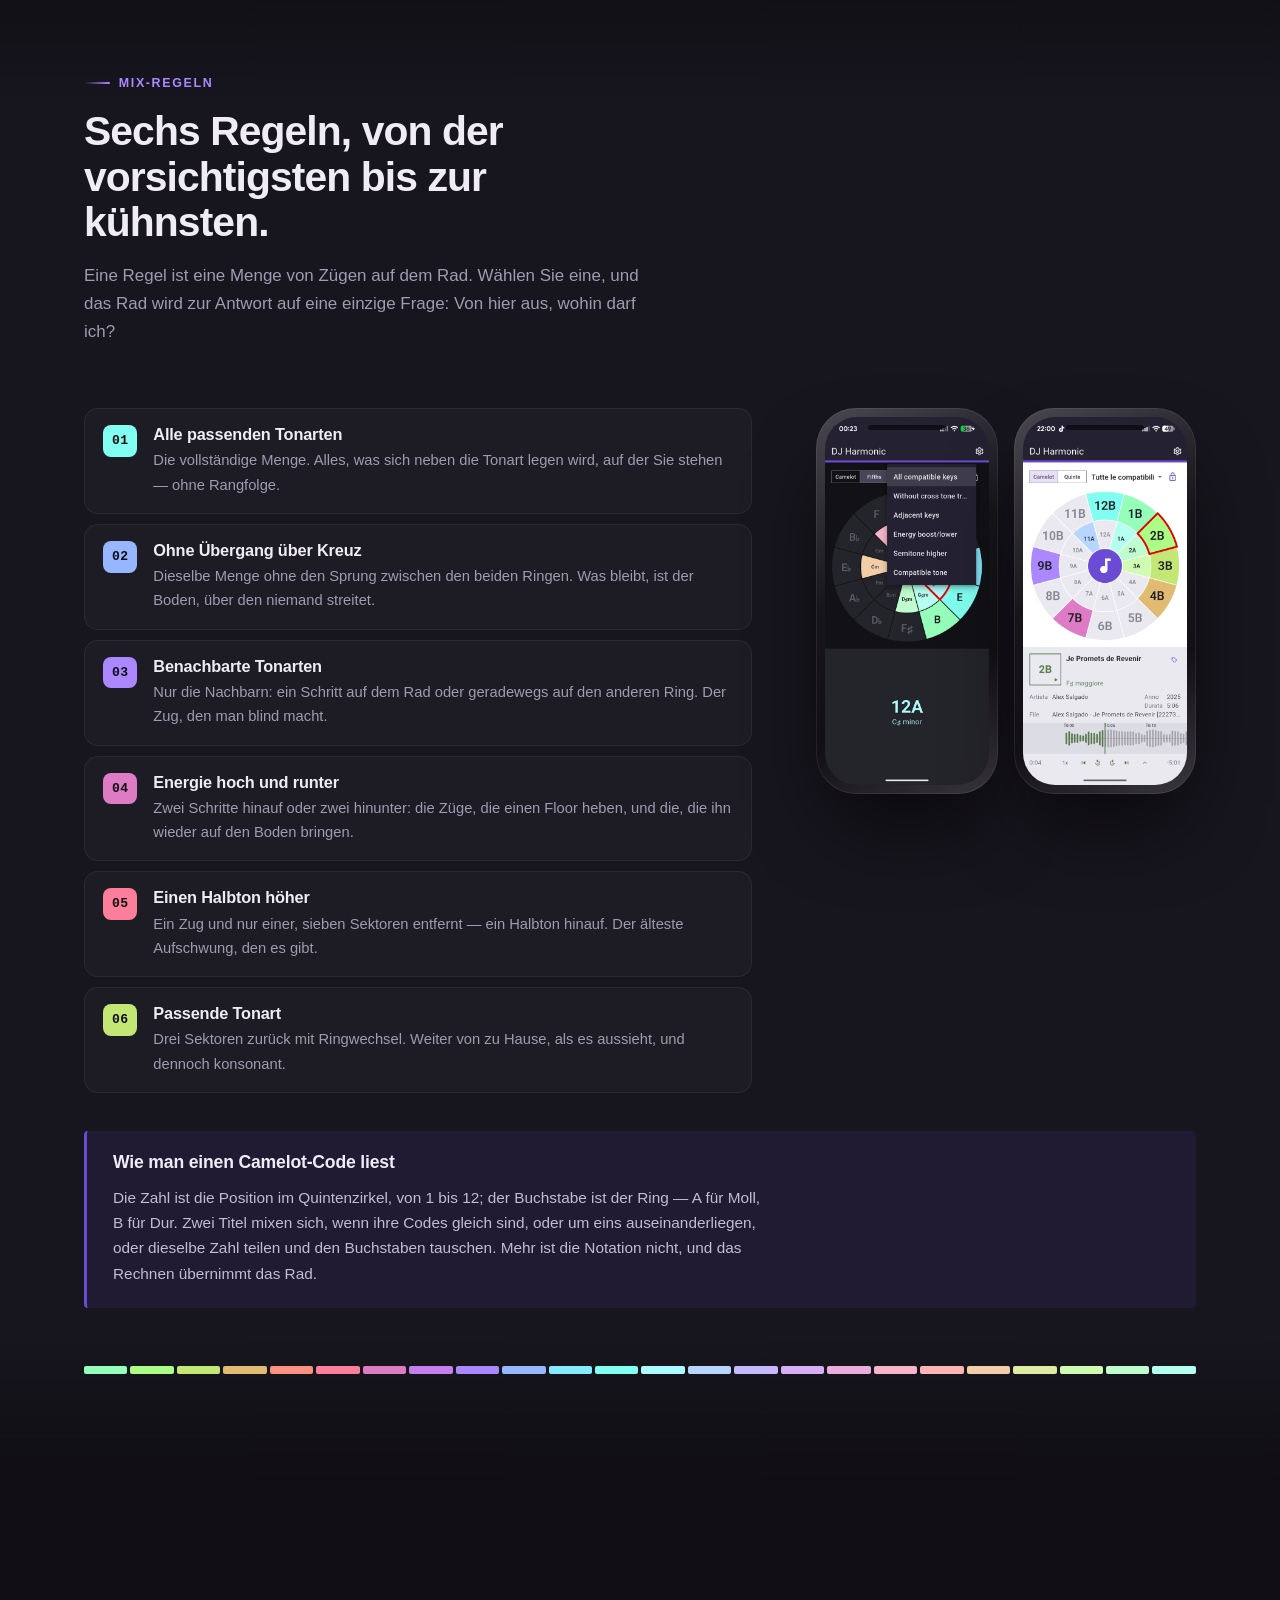
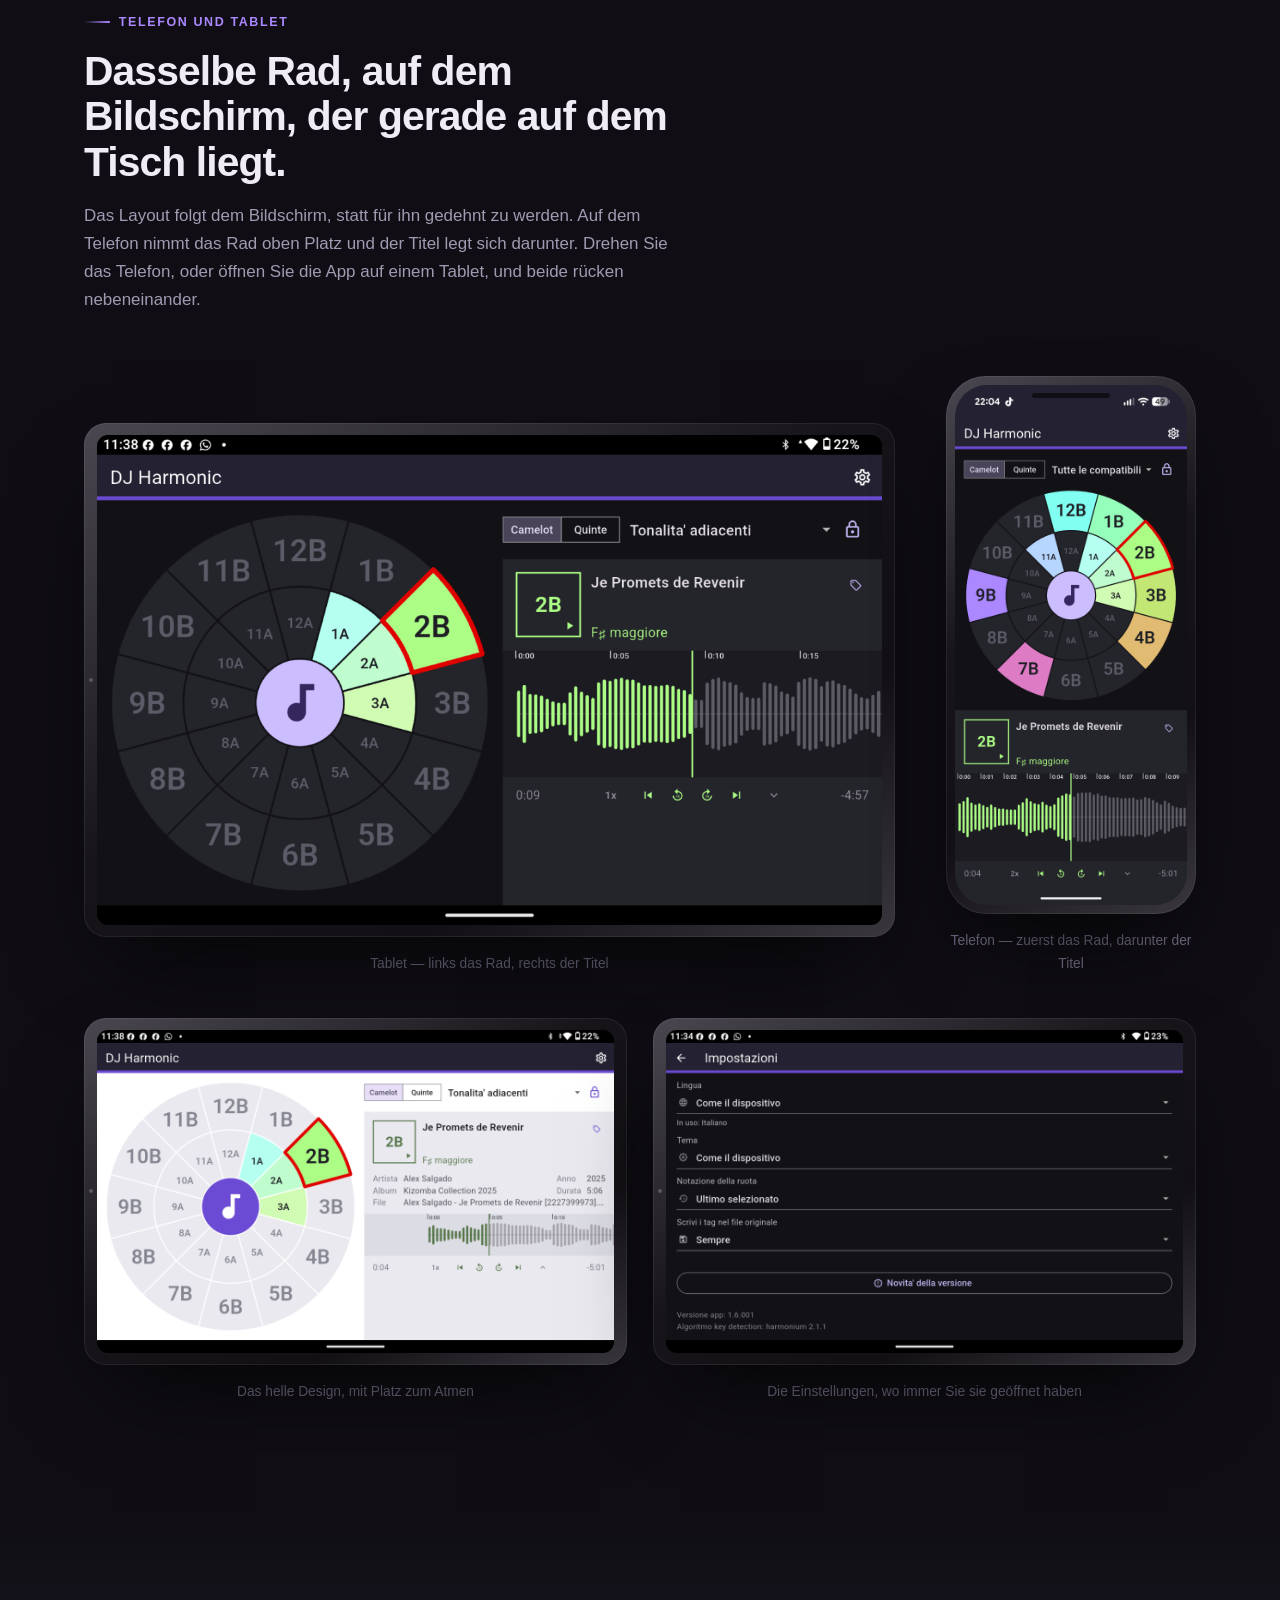
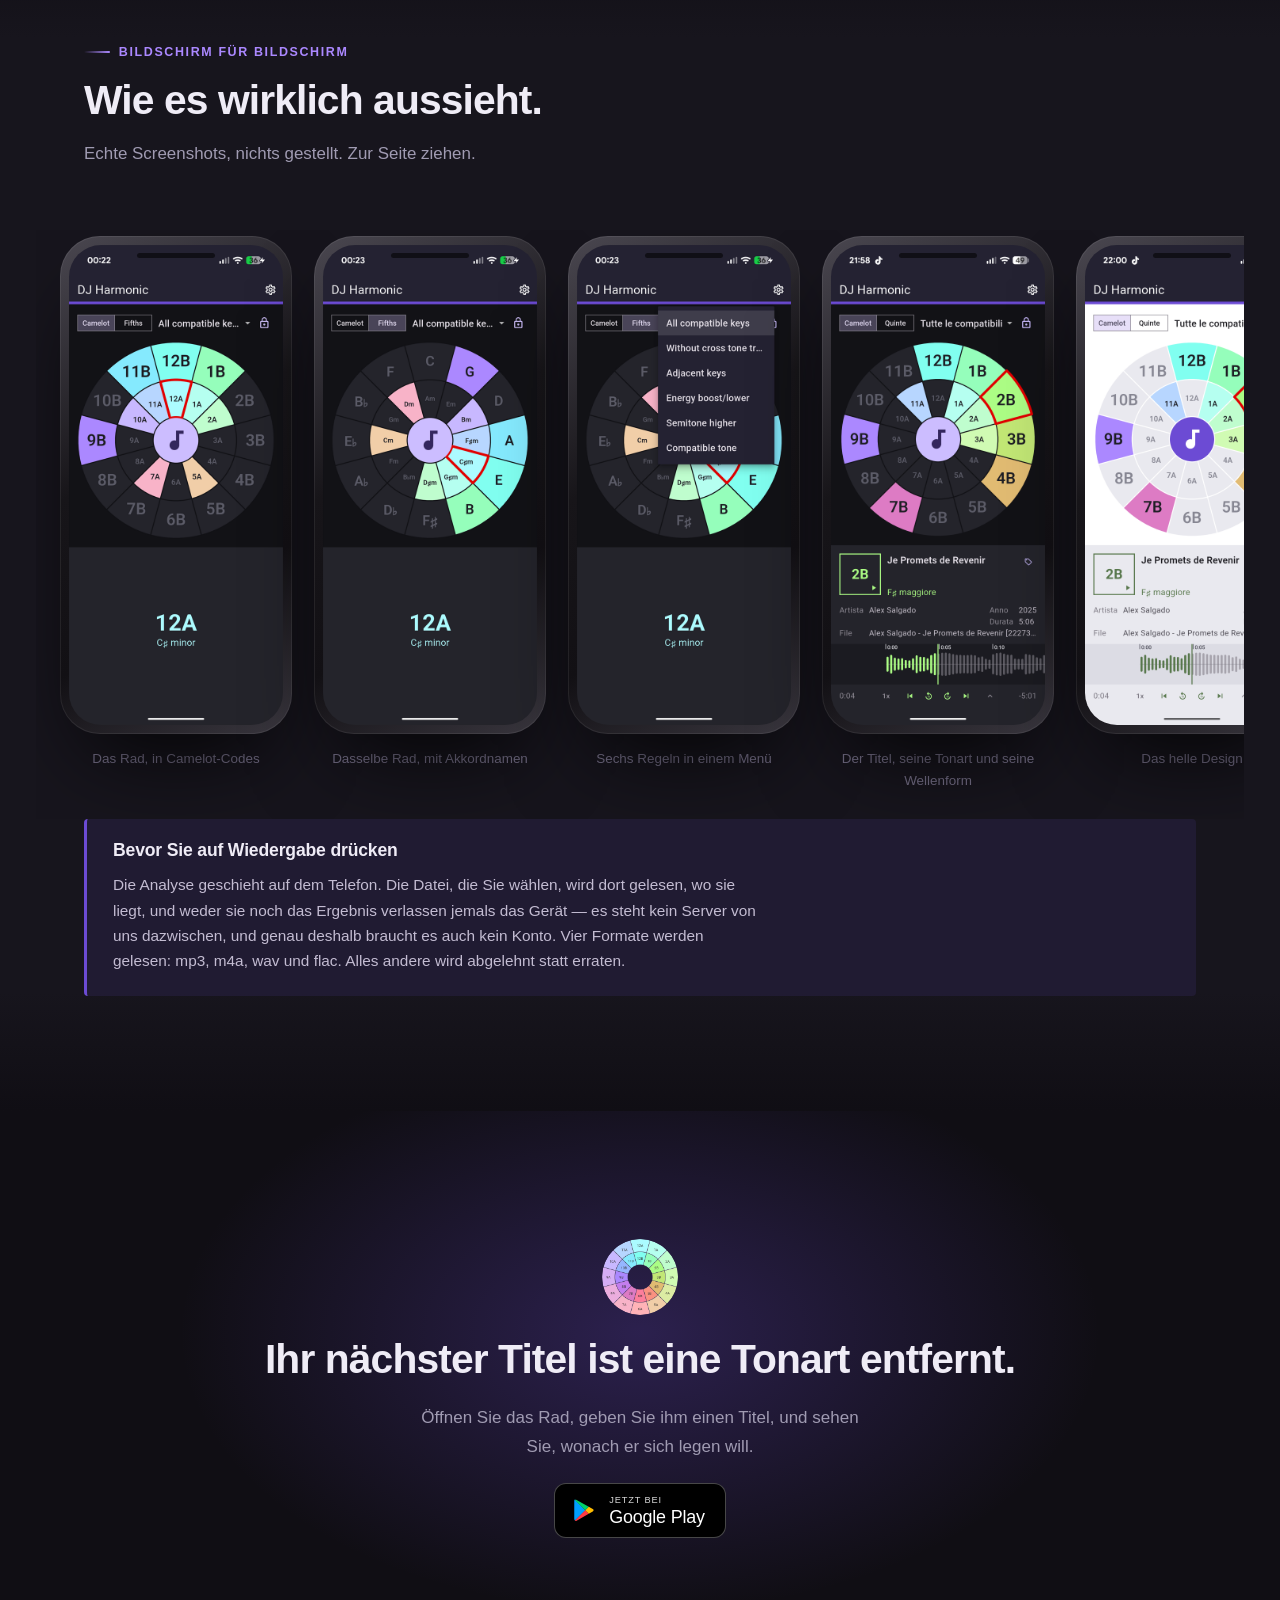
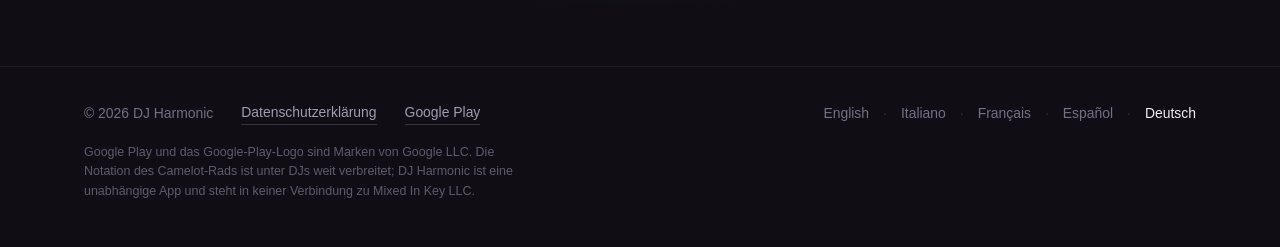
==== commit 305d5736: "Update the site to the 1.6.1 screenshots and add the engine section - Add an "engine" section on har" ====
--- a/de.html
+++ b/de.html
@@ -30,6 +30,7 @@
   <div class="wrap">
     <a class="brand" href="#top"><img src="assets/icon.png" alt="" width="32" height="32"> DJ Harmonic</a>
     <nav class="navlinks">
+      <a href="#engine">Die Engine</a>
       <a href="#how">So funktioniert’s</a>
       <a href="#features">Funktionen</a>
       <a href="#mixing">Mix-Regeln</a>
@@ -88,8 +89,59 @@
 
     <div class="hero__device">
       <div class="phone">
-          <img src="assets/phone-wheel.png" width="540" height="1212" alt="DJ Harmonic auf einem Telefon: das Camelot-Rad mit gewähltem 12A, die passenden Sektoren hell und die übrigen grau.">
-        </div>
+          <img src="assets/phone-track.png" width="540" height="1212" alt="Das Titelfeld: Camelot-Code, Akkordname, die Tags und darunter die Wellenform mit den Wiedergabetasten.">
+        </div>
+    </div>
+  </div>
+</section>
+
+<!-- ══════════════════════════ il motore ══════════════════════════ -->
+<section class="band" id="engine">
+  <div class="wrap">
+    <div class="sechead reveal">
+      <span class="eyebrow">die Engine</span>
+      <h2>harmonium 2.1.1, für diese App geschrieben.</h2>
+      <p>Die Tonart findet harmonium, eine Tonart-Engine, die für DJ Harmonic von Grund auf neu geschrieben wurde. Sie läuft auf dem Telefon, über den ganzen Titel, und antwortet in wenigen Sekunden.</p>
+    </div>
+
+    <div class="grid3">
+
+      <div class="card reveal">
+        <div class="card__ico"><svg viewBox="0 0 24 24" fill="none" stroke="currentColor" stroke-width="1.9" stroke-linecap="round" stroke-linejoin="round" aria-hidden="true"><rect x="6.5" y="2.5" width="11" height="19" rx="2.5"/><path d="M10.5 18.5h3"/></svg></div>
+        <h3>Fürs Telefon gemacht</h3>
+        <p>Jeder Schritt läuft auf dem Gerät, ohne Server und ohne Verbindung. Der Titel verlässt das Telefon nie, nicht einmal für die Analyse.</p>
+      </div>
+
+      <div class="card reveal">
+        <div class="card__ico"><svg viewBox="0 0 24 24" fill="none" stroke="currentColor" stroke-width="1.9" stroke-linecap="round" stroke-linejoin="round" aria-hidden="true"><path d="M4 12.5l5 5L20 6.5"/></svg></div>
+        <h3>Auf anerkannten Datensätzen erprobt</h3>
+        <p>Gebaut und geprüft an fast 3.900 Titeln aus 50 Genres, von EDM bis Oper, bevor es auf Ihr Telefon kam.</p>
+      </div>
+
+      <div class="card reveal">
+        <div class="card__ico"><svg viewBox="0 0 24 24" fill="none" stroke="currentColor" stroke-width="1.9" stroke-linecap="round" stroke-linejoin="round" aria-hidden="true"><path d="M4 10v4M8 6v12M12 3v18M16 7v10M20 10v4"/></svg></div>
+        <h3>Der ganze Titel, von Anfang bis Ende</h3>
+        <p>Intro, Breaks und Outro inklusive, kein Ausschnitt aus der Mitte. Eine Tonart, die sich erst in der Mitte zeigt, wird trotzdem gehört.</p>
+      </div>
+
+      <div class="card reveal">
+        <div class="card__ico"><svg viewBox="0 0 24 24" fill="none" stroke="currentColor" stroke-width="1.9" stroke-linecap="round" stroke-linejoin="round" aria-hidden="true"><circle cx="12" cy="12" r="9"/><path d="M12 12l4-5M12 3v2.5"/></svg></div>
+        <h3>Zuerst die Stimmung</h3>
+        <p>Bevor harmonium die Tonart sucht, misst es die Stimmung des Titels: Eine etwas zu hoch oder zu tief gestimmte Aufnahme rutscht nicht in die Nachbartonart.</p>
+      </div>
+
+      <div class="card reveal">
+        <div class="card__ico"><svg viewBox="0 0 24 24" fill="none" stroke="currentColor" stroke-width="1.9" stroke-linecap="round" stroke-linejoin="round" aria-hidden="true"><circle cx="12" cy="12" r="9"/><path d="M5.6 5.6l12.8 12.8"/></svg></div>
+        <h3>Schlagzeug beiseite</h3>
+        <p>Schlagzeug hat überall Energie und keine Tonhöhe. harmonium legt es beiseite und hört auf die Harmonie, mit etwas mehr Gewicht auf dem Bass, wo die Tonart verankert ist.</p>
+      </div>
+
+      <div class="card reveal">
+        <div class="card__ico"><svg viewBox="0 0 24 24" fill="none" stroke="currentColor" stroke-width="1.9" stroke-linecap="round" stroke-linejoin="round" aria-hidden="true"><path d="M20 11a8 8 0 1 0-2.3 5.7"/><path d="M20 4.5V11h-6.5"/></svg></div>
+        <h3>Tonarten, die aktuell bleiben</h3>
+        <p>Jede Tonart merkt sich die Version, die sie gefunden hat. Wird die Engine besser, werden nur die Titel neu analysiert, deren Antwort sich ändern kann. Tonarten, die andere Apps geschrieben haben, bleiben, wie sie sind.</p>
+      </div>
+
     </div>
   </div>
 </section>
@@ -144,7 +196,7 @@
 
       <div class="reveal">
         <div class="phone">
-          <img loading="lazy" src="assets/phone-track.png" width="540" height="1212" alt="Das Titelfeld: Camelot-Code, Akkordname, das Zeichen der gründlichen Analyse, die Tags und das Wiedergabelineal.">
+          <img loading="lazy" src="assets/phone-wheel.png" width="540" height="1212" alt="DJ Harmonic auf einem Telefon: das Camelot-Rad mit gewähltem 12A, die passenden Sektoren hell und die übrigen grau.">
         </div>
       </div>
     </div>
@@ -189,7 +241,7 @@
       <div class="card reveal">
         <div class="card__ico"><svg viewBox="0 0 24 24" fill="none" stroke="currentColor" stroke-width="1.9" stroke-linecap="round" stroke-linejoin="round" aria-hidden="true"><path d="M13.2 2.5 4.8 13.6H11l-.9 7.9 8.4-11.3H12z"/></svg></div>
         <h3>Der ganze Titel, in Sekunden</h3>
-        <p>Jede Analyse hört den ganzen Titel, mit <a href="harmonium.html#de">harmonium</a>, der Tonart-Engine, die für diese App von Grund auf neu geschrieben wurde. Jede Tonart merkt sich, welche Version sie gefunden hat: Ein Titel wird nur neu analysiert, wenn sich die Antwort ändern kann.</p>
+        <p>Jede Analyse hört den ganzen Titel, mit harmonium, der Tonart-Engine, die für diese App von Grund auf neu geschrieben wurde. Jede Tonart merkt sich, welche Version sie gefunden hat: Ein Titel wird nur neu analysiert, wenn sich die Antwort ändern kann.</p>
       </div>
 
       <div class="card reveal">
@@ -287,7 +339,7 @@
           <img loading="lazy" src="assets/phone-rules.png" width="540" height="1212" alt="Das Regelmenü mit seinen sechs Einträgen, von allen passenden Tonarten bis zur passenden Tonart.">
         </div>
         <div class="phone">
-          <img loading="lazy" src="assets/phone-energy.png" width="540" height="1212" alt="Die Regel für Energie hoch und runter: nur die Tonarten, die sie zulässt, bleiben hell.">
+          <img loading="lazy" src="assets/phone-light.png" width="540" height="1212" alt="Die Regel aller passenden Tonarten auf 2B: nur die Tonarten, die dazu passen, bleiben hell.">
         </div>
       </div>
     </div>
@@ -313,13 +365,13 @@
     <div class="devices">
       <div class="reveal">
         <div class="tablet">
-          <img loading="lazy" src="assets/tablet-wheel.png" width="1120" height="700" alt="DJ Harmonic auf einem Tablet: links das Rad, rechts der Titel mit seinen Tags und dem Lineal.">
+          <img loading="lazy" src="assets/tablet-wheel.png" width="1120" height="700" alt="DJ Harmonic auf einem Tablet: links das Rad mit der Regel der benachbarten Tonarten, rechts der Titel und seine Wellenform.">
         </div>
         <p class="caption">Tablet — links das Rad, rechts der Titel</p>
       </div>
       <div class="reveal">
         <div class="phone">
-          <img loading="lazy" src="assets/phone-adjacent.png" width="540" height="1212" alt="Die Regel der benachbarten Tonarten in Camelot-Codes, mit laufendem Titel.">
+          <img loading="lazy" src="assets/phone-playing.png" width="540" height="1212" alt="Die aufgeklappte Wellenform unter dem Rad, eine Marke pro Sekunde, der gespielte Teil in Farbe.">
         </div>
         <p class="caption">Telefon — zuerst das Rad, darunter der Titel</p>
       </div>
@@ -328,9 +380,9 @@
     <div class="split2">
       <div class="reveal">
         <div class="tablet">
-          <img loading="lazy" src="assets/tablet-energy.png" width="1120" height="700" alt="Das Tablet-Layout mit der Energie-Regel und dem Rad in Akkordnamen.">
-        </div>
-        <p class="caption">Dieselbe Regel, mit Platz zum Atmen</p>
+          <img loading="lazy" src="assets/tablet-light.png" width="1120" height="700" alt="Das Tablet-Layout im hellen Design, mit den Tags des Titels und seiner Wellenform.">
+        </div>
+        <p class="caption">Das helle Design, mit Platz zum Atmen</p>
       </div>
       <div class="reveal">
         <div class="tablet">
@@ -374,33 +426,39 @@
       </figure>
       <figure class="shot">
         <div class="phone">
-          <img loading="lazy" src="assets/phone-progress.png" width="540" height="1212" alt="Die laufende Analyse: das Rad abgedunkelt und ein Ring, der den Prozentsatz im Titelfeld zählt.">
-        </div>
-        <figcaption>Der Ring während der Arbeit</figcaption>
-      </figure>
-      <figure class="shot">
-        <div class="phone">
-          <img loading="lazy" src="assets/phone-track-fifths.png" width="540" height="1212" alt="Derselbe Titel mit dem Rad in Akkordnamen.">
-        </div>
-        <figcaption>Der Titel, seine Tonart und seine Tags</figcaption>
-      </figure>
-      <figure class="shot">
-        <div class="phone">
-          <img loading="lazy" src="assets/phone-playing.png" width="540" height="1212" alt="Der Titel in Wiedergabe, das Lineal läuft unter dem Rad, mit der Regel der benachbarten Tonarten.">
-        </div>
-        <figcaption>In Wiedergabe, das Lineal läuft</figcaption>
-      </figure>
-      <figure class="shot">
-        <div class="phone">
-          <img loading="lazy" src="assets/phone-italian.png" width="540" height="1212" alt="DJ Harmonic auf Italienisch, mit einem schnell analysierten Titel.">
-        </div>
-        <figcaption>Hier auf Italienisch, eine der fünf</figcaption>
-      </figure>
-      <figure class="shot">
-        <div class="phone">
-          <img loading="lazy" src="assets/phone-settings.png" width="540" height="1212" alt="Die Einstellungen: Sprache, Design, Notation des Rads und Standard-Analysemodus.">
-        </div>
-        <figcaption>Sprache, Design, Notation, Analyse</figcaption>
+          <img loading="lazy" src="assets/phone-track.png" width="540" height="1212" alt="Das Titelfeld: Camelot-Code, Akkordname, die Tags und darunter die Wellenform mit den Wiedergabetasten.">
+        </div>
+        <figcaption>Der Titel, seine Tonart und seine Wellenform</figcaption>
+      </figure>
+      <figure class="shot">
+        <div class="phone">
+          <img loading="lazy" src="assets/phone-light.png" width="540" height="1212" alt="Derselbe Bildschirm im hellen Design.">
+        </div>
+        <figcaption>Das helle Design</figcaption>
+      </figure>
+      <figure class="shot">
+        <div class="phone">
+          <img loading="lazy" src="assets/phone-tags.png" width="540" height="1212" alt="Tags bearbeiten: Titel, Interpreten, Album, Jahr, Genre und Titelnummer, mit Speichern und Abbrechen.">
+        </div>
+        <figcaption>Tags korrigieren, gespeichert in der Datei</figcaption>
+      </figure>
+      <figure class="shot">
+        <div class="phone">
+          <img loading="lazy" src="assets/phone-all-tags.png" width="540" height="1212" alt="Alle Tags des Titels, gruppiert, mit einer Pinnadel neben jedem, um ihn auf der Karte zu halten.">
+        </div>
+        <figcaption>Alle Tags, und die angehefteten</figcaption>
+      </figure>
+      <figure class="shot">
+        <div class="phone">
+          <img loading="lazy" src="assets/phone-playing.png" width="540" height="1212" alt="Die aufgeklappte Wellenform unter dem Rad, eine Marke pro Sekunde, der gespielte Teil in Farbe.">
+        </div>
+        <figcaption>Die Wellenform, aufgeklappt</figcaption>
+      </figure>
+      <figure class="shot">
+        <div class="phone">
+          <img loading="lazy" src="assets/phone-settings.png" width="540" height="1212" alt="Die Einstellungen: Sprache, Design, Notation des Rads, Tags in die Datei schreiben und Neuigkeiten der Version.">
+        </div>
+        <figcaption>Sprache, Design, Notation, Tags</figcaption>
       </figure>
     </div>
   </div>
@@ -431,7 +489,6 @@
   <div class="wrap">
     <span>© 2026 DJ Harmonic</span>
     <a href="privacy-policy.html#de">Datenschutzerklärung</a>
-    <a href="harmonium.html#de">Die Tonart-Engine</a>
     <a href="https://play.google.com/store/apps/details?id=com.Elite.Harmonic" target="_blank" rel="noopener">Google Play</a>
     <span class="spacer"></span>
     <span class="langrow">
--- a/assets/site.css
+++ b/assets/site.css
@@ -434,17 +434,6 @@
 .doc td { color: var(--muted); }
 .doc tr:last-child td { border-bottom: 0; }
 
-/* La pagina di harmonium: i numeri si leggono in colonna, quindi cifre a
-   larghezza fissa e allineate a destra; la riga di harmonium si distingue, ma
-   senza colore di vittoria — non vince ovunque, e la tabella deve poterlo dire. */
-.doc th.n, .doc td.n { text-align: right; font-variant-numeric: tabular-nums; white-space: nowrap; }
-.doc tr.ours td { color: var(--fg); background: rgba(108,75,212,.11); }
-.doc tr.ours td:first-child { font-weight: 600; }
-.doc td small { display: block; color: var(--dim); font-size: .8rem; line-height: 1.4; }
-.doc .table-note { font-size: .86rem; color: var(--dim); margin-top: -.6rem; }
-.topbar--doc .back { font-size: .9rem; color: var(--muted); text-decoration: none; }
-.topbar--doc .back:hover { color: var(--fg); }
-
 .doc code {
   font-family: ui-monospace, SFMono-Regular, Menlo, Consolas, monospace;
   font-size: .88em; color: var(--violet-lt);
